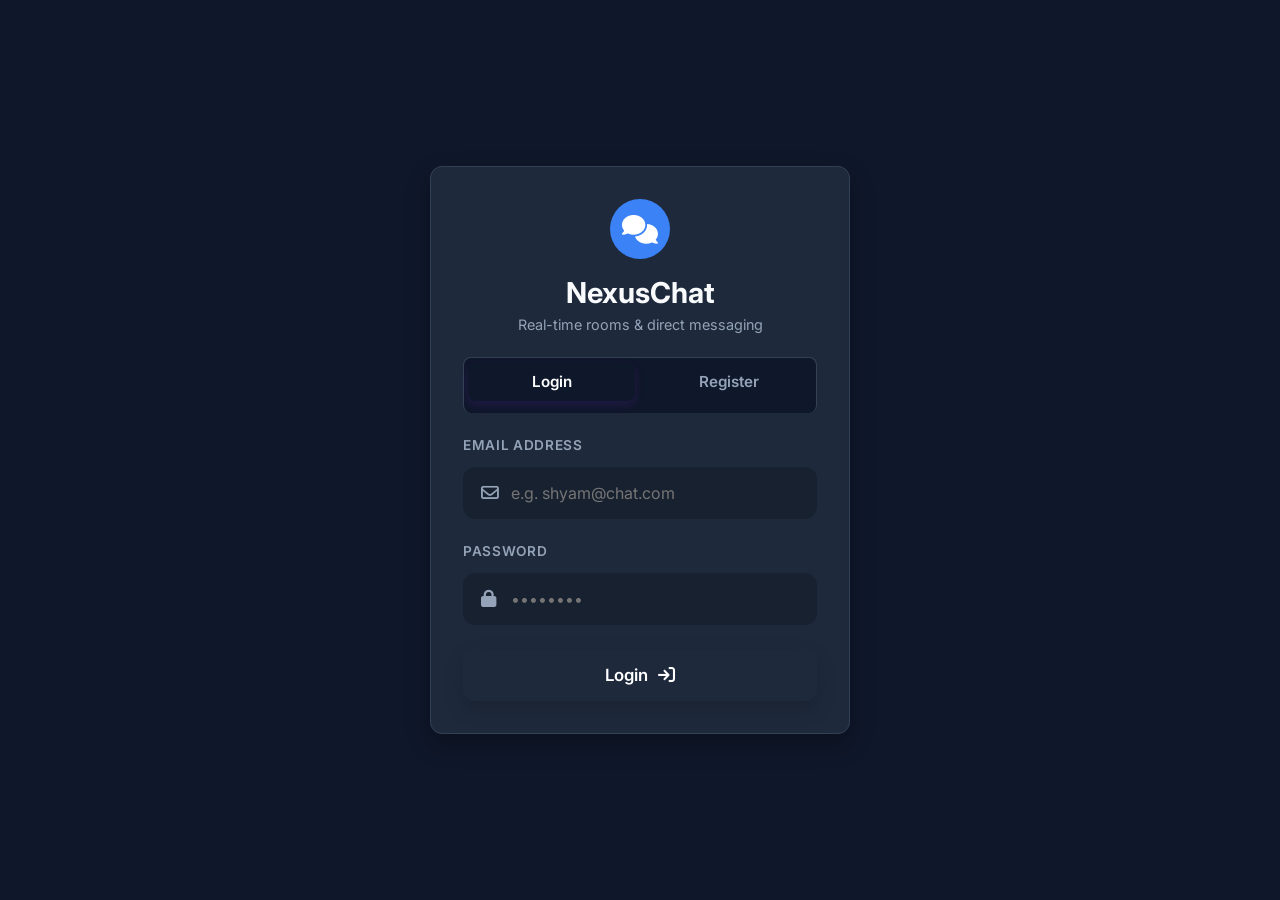
==== src/main/resources/static/index.html @ 8a9c62d1 "Update chat UI layout, add client-side payload encryption handler and user seeding" ====
<!DOCTYPE html>
<html lang="en">
<head>
    <meta charset="UTF-8">
    <meta name="viewport" content="width=device-width, initial-scale=1.0">
    <title>NexusChat</title>
    <link rel="preconnect" href="https://fonts.googleapis.com">
    <link rel="preconnect" href="https://fonts.gstatic.com" crossorigin>
    <link href="https://fonts.googleapis.com/css2?family=Inter:wght@400;500;600;700&display=swap" rel="stylesheet">
    <link rel="stylesheet" href="https://cdnjs.cloudflare.com/ajax/libs/font-awesome/6.4.0/css/all.min.css">
    <script src="https://cdnjs.cloudflare.com/ajax/libs/crypto-js/4.1.1/crypto-js.min.js"></script>
    <link rel="stylesheet" href="style.css?v=3">
    <script src="app.js?v=3" defer></script>
</head>
<body>
    <div class="app-background"></div>

    <div id="login-container" class="glass-panel active">
        <div class="login-header">
            <div class="logo-icon"><i class="fa-solid fa-comments"></i></div>
            <h1>NexusChat</h1>
            <p>Real-time rooms & direct messaging</p>
        </div>

        <div class="auth-tabs">
            <button id="tab-login" class="tab-btn active">Login</button>
            <button id="tab-register" class="tab-btn">Register</button>
        </div>
        
        <form id="login-form" class="auth-form active">
            <div class="input-group">
                <label for="login-email">Email Address</label>
                <div class="input-wrapper">
                    <i class="fa-regular fa-envelope input-icon"></i>
                    <input type="email" id="login-email" placeholder="e.g. shyam@chat.com" required autocomplete="email">
                </div>
            </div>
            <div class="input-group">
                <label for="login-password">Password</label>
                <div class="input-wrapper">
                    <i class="fa-solid fa-lock input-icon"></i>
                    <input type="password" id="login-password" placeholder="••••••••" required autocomplete="current-password">
                </div>
            </div>
            <button type="submit" class="primary-btn">
                <span>Login</span>
                <i class="fa-solid fa-arrow-right-to-bracket"></i>
            </button>
        </form>

        <form id="register-form" class="auth-form">
            <div class="input-group">
                <label for="register-username">Username</label>
                <div class="input-wrapper">
                    <i class="fa-regular fa-user input-icon"></i>
                    <input type="text" id="register-username" placeholder="e.g. shyam" maxlength="20" required autocomplete="username">
                </div>
            </div>
            <div class="input-group">
                <label for="register-email">Email Address</label>
                <div class="input-wrapper">
                    <i class="fa-regular fa-envelope input-icon"></i>
                    <input type="email" id="register-email" placeholder="e.g. shyam@chat.com" required autocomplete="email">
                </div>
            </div>
            <div class="input-group">
                <label for="register-password">Password</label>
                <div class="input-wrapper">
                    <i class="fa-solid fa-lock input-icon"></i>
                    <input type="password" id="register-password" placeholder="••••••••" required autocomplete="new-password">
                </div>
            </div>
            <button type="submit" class="primary-btn">
                <span>Create Account</span>
                <i class="fa-solid fa-user-plus"></i>
            </button>
        </form>

        <div id="login-error" class="error-msg hidden">
            <i class="fa-solid fa-circle-exclamation"></i>
            <span id="error-text">Invalid email or password.</span>
        </div>
        <div id="register-success" class="success-msg hidden">
            <i class="fa-solid fa-circle-check"></i>
            <span id="success-text">Registration successful! Please log in.</span>
        </div>
    </div>

    <div id="chat-dashboard" class="glass-panel hidden">
        <aside class="sidebar">
            <div class="sidebar-header">
                <div class="user-profile">
                    <div id="user-avatar" class="avatar">U</div>
                    <div class="user-info">
                        <span id="user-display-name" class="username">Guest</span>
                        <span class="user-status"><span class="status-indicator online"></span>Online</span>
                    </div>
                    <button id="logout-btn" title="Logout" class="logout-btn-icon">
                        <i class="fa-solid fa-right-from-bracket"></i>
                    </button>
                </div>
            </div>

            <div class="sidebar-section">
                <h3><i class="fa-solid fa-cube"></i> Rooms</h3>
                <div class="room-action-form">
                    <div class="input-wrapper-small">
                        <input type="text" id="room-code-input" placeholder="Room Code (e.g. TECH)" maxlength="10" autocomplete="off">
                        <button id="generate-code-btn" title="Generate Code"><i class="fa-solid fa-wand-magic-sparkles"></i></button>
                    </div>
                    <button id="join-room-btn" class="secondary-btn-small">Join / Create</button>
                </div>
            </div>

            <div class="sidebar-section scrollable-list">
                <ul id="rooms-list" class="sidebar-list">
                </ul>
            </div>

            <div class="sidebar-section scrollable-list border-top">
                <h3><i class="fa-solid fa-users"></i> Direct Messages (<span id="online-count">0</span>)</h3>
                <ul id="users-list" class="sidebar-list">
                </ul>
            </div>
        </aside>

        <main class="chat-area">
            <div id="welcome-chat-view" class="chat-placeholder">
                <div class="placeholder-content">
                    <i class="fa-regular fa-comments placeholder-icon"></i>
                    <h2>NexusChat Messaging</h2>
                    <p>Select a user from the sidebar for direct messaging, or enter a room code to join a public group chat.</p>
                </div>
            </div>

            <div id="active-chat-view" class="chat-view hidden">
                <header class="chat-header">
                    <div class="chat-title-container">
                        <div id="chat-avatar" class="avatar small">R</div>
                        <div>
                            <h2 id="chat-title">Room Name</h2>
                            <span id="chat-subtitle" class="subtitle">0 users online</span>
                        </div>
                    </div>
                    <div class="header-actions">
                        <div class="e2e-badge" title="End-to-End Encrypted (AES-256)">
                            <i class="fa-solid fa-shield-halved"></i> E2E Encrypted
                        </div>
                        <button id="ai-summarize-btn" class="ai-btn hidden" title="Summarize Room with AI">
                            <i class="fa-solid fa-wand-magic-sparkles"></i> AI Summary
                        </button>
                        <button id="leave-chat-btn" class="danger-btn hidden">
                            <i class="fa-solid fa-right-from-bracket"></i> Leave Room
                        </button>
                    </div>
                </header>

                <!-- Messages Feed -->
                <div id="messages-container" class="messages-feed">
                    <!-- Messages will be injected here -->
                </div>

                <!-- File Preview Container -->
                <div id="media-preview-container" class="media-preview-bar hidden">
                    <div class="preview-thumbnail-wrapper">
                        <img id="media-preview-img" src="" alt="preview" class="hidden">
                        <div id="media-preview-file" class="file-preview-icon hidden"><i class="fa-solid fa-file-arrow-up"></i></div>
                        <div class="preview-details">
                            <span id="media-preview-name" class="file-name">filename.png</span>
                            <span id="media-preview-size" class="file-size">1.2 MB</span>
                        </div>
                    </div>
                    <button type="button" id="cancel-media-btn" class="close-preview-btn"><i class="fa-solid fa-xmark"></i></button>
                </div>

                <!-- Input area -->
                <footer class="chat-footer">
                    <form id="message-form" class="message-input-form">
                        <button type="button" id="attach-btn" class="attach-btn" title="Share file or image">
                            <i class="fa-solid fa-paperclip"></i>
                        </button>
                        <input type="file" id="media-file-input" accept="image/*,application/pdf,text/*" class="hidden">
                        
                        <input type="text" id="message-input" placeholder="Type @ai to ask assistant..." autocomplete="off">
                        <button type="submit" class="send-btn">
                            <i class="fa-solid fa-paper-plane"></i>
                        </button>
                    </form>
                </footer>
            </div>
        </main>
    </div>

    <!-- AI Summary Modal -->
    <div id="ai-modal" class="ai-modal-overlay hidden">
        <div class="ai-modal-card">
            <div class="ai-modal-header">
                <h3><i class="fa-solid fa-wand-magic-sparkles"></i> AI Room Summary</h3>
                <button id="close-ai-modal-btn" class="close-modal-btn"><i class="fa-solid fa-xmark"></i></button>
            </div>
            <div id="ai-modal-body" class="ai-modal-body">
                <p><i class="fa-solid fa-spinner fa-spin"></i> Generating intelligent room summary...</p>
            </div>
        </div>
    </div>
</body>
</html>
---- src/main/resources/static/style.css ----
:root {
    --bg-color: #0f172a;
    --panel-bg: #1e293b;
    --sidebar-bg: #0f172a;
    --border-color: #334155;
    --primary: #3b82f6;
    --primary-hover: #2563eb;
    --text-main: #f8fafc;
    --text-muted: #94a3b8;
    --chat-bubble-self: #2563eb;
    --chat-bubble-other: #334155;
    --status-online: #22c55e;
    --status-offline: #64748b;
    --radius-lg: 12px;
    --radius-md: 8px;
    --font-family: 'Inter', system-ui, -apple-system, sans-serif;
}

* {
    box-sizing: border-box;
    margin: 0;
    padding: 0;
}

body, html {
    width: 100%;
    height: 100%;
    font-family: var(--font-family);
    color: var(--text-main);
    background-color: var(--bg-color);
    overflow: hidden;
    display: flex;
    justify-content: center;
    align-items: center;
}

.app-background {
    display: none;
}

.glass-panel {
    background: var(--panel-bg);
    border: 1px solid var(--border-color);
    border-radius: var(--radius-lg);
    box-shadow: 0 10px 25px rgba(0, 0, 0, 0.3);
    overflow: hidden;
}

#login-container {
    width: 420px;
    padding: 32px;
    display: flex;
    flex-direction: column;
    align-items: center;
    text-align: center;
}

#login-container.hidden, #chat-dashboard.hidden {
    display: none !important;
}

.login-header .logo-icon {
    width: 60px;
    height: 60px;
    background: var(--primary);
    border-radius: 50%;
    display: flex;
    justify-content: center;
    align-items: center;
    font-size: 1.8rem;
    color: white;
    margin: 0 auto 16px;
}

.login-header h1 {
    font-size: 1.8rem;
    font-weight: 700;
    margin-bottom: 6px;
    color: var(--text-main);
}

.login-header p {
    color: var(--text-muted);
    font-size: 0.9rem;
    margin-bottom: 24px;
}

.auth-tabs {
    display: flex;
    width: 100%;
    background: #0f172a;
    padding: 4px;
    border-radius: var(--radius-md);
    margin-bottom: 20px;
    border: 1px solid var(--border-color);
}

.tab-btn {
    flex: 1;
    padding: 8px 16px;
    border: none;
    background: transparent;
    color: var(--text-muted);
    font-weight: 600;
    font-size: 0.9rem;
    cursor: pointer;
    border-radius: 6px;
    transition: all 0.2s ease;
}

.tab-btn.active {
    background: var(--primary);
    color: white;
}

.auth-form {
    width: 100%;
    display: none;
    flex-direction: column;
    gap: 14px;
}

.auth-form.active {
    display: flex;
}

.input-group {
    display: flex;
    flex-direction: column;
    gap: 6px;
    text-align: left;
}

.input-group label {
    font-size: 0.82rem;
    font-weight: 600;
    color: var(--text-muted);
}

.input-wrapper {
    position: relative;
    display: flex;
    align-items: center;
}

.input-icon {
    position: absolute;
    left: 12px;
    color: var(--text-muted);
    font-size: 0.9rem;
}

.input-wrapper input {
    width: 100%;
    padding: 10px 12px 10px 36px;
    background: #0f172a;
    border: 1px solid var(--border-color);
    border-radius: var(--radius-md);
    color: var(--text-main);
    font-size: 0.9rem;
    outline: none;
}

.input-wrapper input:focus {
    border-color: var(--primary);
}

.primary-btn {
    width: 100%;
    padding: 10px;
    background: var(--primary);
    border: none;
    border-radius: var(--radius-md);
    color: white;
    font-weight: 600;
    font-size: 0.95rem;
    cursor: pointer;
    display: flex;
    justify-content: center;
    align-items: center;
    gap: 8px;
    margin-top: 6px;;
}

.primary-btn:hover {
    background: var(--primary-hover);
}

.error-msg, .success-msg {
    margin-top: 14px;
    font-size: 0.85rem;
    display: flex;
    align-items: center;
    gap: 6px;
}

.error-msg { color: #ef4444; }
.success-msg { color: #22c55e; }
.hidden { display: none !important; }

#chat-dashboard {
    width: 90vw;
    max-width: 1200px;
    height: 85vh;
    display: flex;
}

.sidebar {
    width: 320px;
    background: var(--sidebar-bg);
    border-right: 1px solid var(--border-color);
    display: flex;
    flex-direction: column;
}

.sidebar-header {
    padding: 16px;
    border-bottom: 1px solid var(--border-color);
}

.user-profile {
    display: flex;
    align-items: center;
    gap: 12px;
}

.avatar {
    width: 40px;
    height: 40px;
    border-radius: 50%;
    background: var(--primary);
    color: white;
    display: flex;
    justify-content: center;
    align-items: center;
    font-weight: 700;
    font-size: 1rem;
}

.avatar.small {
    width: 34px;
    height: 34px;
    font-size: 0.9rem;
}

.user-info {
    flex: 1;
    display: flex;
    flex-direction: column;
}

.username {
    font-weight: 600;
    font-size: 0.95rem;
}

.user-status {
    font-size: 0.78rem;
    color: var(--text-muted);
    display: flex;
    align-items: center;
    gap: 4px;
}

.status-indicator {
    width: 8px;
    height: 8px;
    border-radius: 50%;
    background: var(--status-offline);
}

.status-indicator.online {
    background: var(--status-online);
}

.logout-btn-icon {
    background: transparent;
    border: none;
    color: var(--text-muted);
    font-size: 1.1rem;
    cursor: pointer;
    padding: 6px;
}

.logout-btn-icon:hover { color: #ef4444; }

.sidebar-section {
    padding: 14px;
}

.sidebar-section h3 {
    font-size: 0.8rem;
    text-transform: uppercase;
    letter-spacing: 0.5px;
    color: var(--text-muted);
    margin-bottom: 10px;
    display: flex;
    align-items: center;
    gap: 6px;
}

.room-action-form {
    display: flex;
    flex-direction: column;
    gap: 8px;
}

.input-wrapper-small {
    display: flex;
    align-items: center;
    background: var(--panel-bg);
    border: 1px solid var(--border-color);
    border-radius: var(--radius-md);
    padding-right: 6px;
}

.input-wrapper-small input {
    flex: 1;
    padding: 8px 10px;
    background: transparent;
    border: none;
    color: var(--text-main);
    font-size: 0.85rem;
    outline: none;
}

.input-wrapper-small button {
    background: transparent;
    border: none;
    color: var(--text-muted);
    cursor: pointer;
    padding: 4px;
}

.secondary-btn-small {
    padding: 7px;
    background: #334155;
    border: none;
    border-radius: var(--radius-md);
    color: white;
    font-size: 0.85rem;
    font-weight: 600;
    cursor: pointer;
}

.secondary-btn-small:hover { background: #475569; }

.scrollable-list {
    flex: 1;
    overflow-y: auto;
}

.border-top {
    border-top: 1px solid var(--border-color);
}

.sidebar-list {
    list-style: none;
    display: flex;
    flex-direction: column;
    gap: 2px;
}

.sidebar-item {
    display: flex;
    align-items: center;
    padding: 8px 10px;
    border-radius: var(--radius-md);
    cursor: pointer;
    gap: 10px;
}

.sidebar-item:hover, .sidebar-item.active {
    background: #1e293b;
}

.sidebar-item-name {
    font-size: 0.88rem;
    font-weight: 500;
    flex: 1;
}

.sidebar-badge {
    background: var(--primary);
    color: white;
    font-size: 0.72rem;
    padding: 2px 6px;
    border-radius: 10px;
}

.chat-area {
    flex: 1;
    display: flex;
    flex-direction: column;
    background: var(--panel-bg);
}

.chat-placeholder {
    flex: 1;
    display: flex;
    justify-content: center;
    align-items: center;
    text-align: center;
    color: var(--text-muted);
    padding: 20px;
}

.placeholder-icon {
    font-size: 3rem;
    margin-bottom: 12px;
    opacity: 0.5;
}

.placeholder-content h2 {
    font-size: 1.3rem;
    margin-bottom: 6px;
    color: var(--text-main);
}

.placeholder-content p {
    font-size: 0.9rem;
    max-width: 380px;
    line-height: 1.4;
}

.chat-view {
    flex: 1;
    display: flex;
    flex-direction: column;
    height: 100%;
}

.chat-header {
    padding: 14px 20px;
    border-bottom: 1px solid var(--border-color);
    display: flex;
    justify-content: space-between;
    align-items: center;
    background: var(--sidebar-bg);
}

.chat-title-container {
    display: flex;
    align-items: center;
    gap: 12px;
}

.chat-title-container h2 {
    font-size: 1.1rem;
    font-weight: 600;
}

.subtitle {
    font-size: 0.78rem;
    color: var(--text-muted);
}

.header-actions {
    display: flex;
    align-items: center;
    gap: 10px;
}

.e2e-badge {
    background: rgba(34, 197, 94, 0.15);
    color: #22c55e;
    border: 1px solid rgba(34, 197, 94, 0.3);
    padding: 5px 10px;
    border-radius: 16px;
    font-size: 0.78rem;
    font-weight: 600;
    display: flex;
    align-items: center;
    gap: 6px;
}

.ai-btn {
    background: #475569;
    color: white;
    border: none;
    padding: 6px 12px;
    border-radius: var(--radius-md);
    font-size: 0.82rem;
    font-weight: 600;
    cursor: pointer;
}

.danger-btn {
    background: #ef4444;
    color: white;
    border: none;
    padding: 6px 12px;
    border-radius: var(--radius-md);
    font-size: 0.82rem;
    font-weight: 600;
    cursor: pointer;
}

.messages-feed {
    flex: 1;
    padding: 20px;
    overflow-y: auto;
    display: flex;
    flex-direction: column;
    gap: 12px;
    background: #0f172a;
}

.msg-wrapper {
    display: flex;
    flex-direction: column;
    max-width: 65%;
}

.msg-wrapper.self {
    align-self: flex-end;
}

.msg-wrapper.other {
    align-self: flex-start;
}

.msg-author {
    font-size: 0.75rem;
    color: var(--text-muted);
    margin-bottom: 3px;
    padding: 0 4px;
}

.msg-bubble {
    padding: 10px 14px;
    border-radius: 12px;
    font-size: 0.9rem;
    line-height: 1.4;
    word-break: break-word;
}

.msg-wrapper.self .msg-bubble {
    background: var(--chat-bubble-self);
    color: white;
    border-bottom-right-radius: 2px;
}

.msg-wrapper.other .msg-bubble {
    background: var(--chat-bubble-other);
    color: var(--text-main);
    border-bottom-left-radius: 2px;
}

.msg-time {
    font-size: 0.68rem;
    opacity: 0.7;
    margin-top: 4px;
    text-align: right;
}

.msg-system {
    align-self: center;
    background: #334155;
    color: var(--text-muted);
    font-size: 0.78rem;
    padding: 4px 12px;
    border-radius: 12px;
}

.media-preview-bar {
    padding: 10px 16px;
    background: var(--sidebar-bg);
    border-top: 1px solid var(--border-color);
    display: flex;
    align-items: center;
    justify-content: space-between;
}

.preview-thumbnail-wrapper {
    display: flex;
    align-items: center;
    gap: 10px;
}

.preview-thumbnail-wrapper img {
    width: 40px;
    height: 40px;
    object-fit: cover;
    border-radius: 6px;
}

.file-name { font-size: 0.85rem; font-weight: 500; }
.file-size { font-size: 0.75rem; color: var(--text-muted); display: block; }
.close-preview-btn { background: transparent; border: none; color: var(--text-muted); cursor: pointer; font-size: 1.1rem; }

.chat-footer {
    padding: 14px 20px;
    background: var(--sidebar-bg);
    border-top: 1px solid var(--border-color);
}

.message-input-form {
    display: flex;
    align-items: center;
    gap: 10px;
    background: #0f172a;
    border: 1px solid var(--border-color);
    border-radius: var(--radius-md);
    padding: 4px 8px 4px 12px;
}

.attach-btn {
    background: transparent;
    border: none;
    color: var(--text-muted);
    cursor: pointer;
    font-size: 1.1rem;
}

.message-input-form input[type="text"] {
    flex: 1;
    padding: 8px;
    background: transparent;
    border: none;
    color: var(--text-main);
    font-size: 0.9rem;
    outline: none;
}

.send-btn {
    background: var(--primary);
    border: none;
    color: white;
    width: 34px;
    height: 34px;
    border-radius: 6px;
    cursor: pointer;
    display: flex;
    justify-content: center;
    align-items: center;
}

.ai-modal-overlay {
    position: fixed;
    top: 0;
    left: 0;
    width: 100%;
    height: 100%;
    background: rgba(0, 0, 0, 0.6);
    display: flex;
    justify-content: center;
    align-items: center;
    z-index: 1000;
}

.ai-modal-card {
    background: var(--panel-bg);
    border: 1px solid var(--border-color);
    border-radius: var(--radius-lg);
    width: 500px;
    max-width: 90vw;
    overflow: hidden;
}

.ai-modal-header {
    padding: 16px 20px;
    border-bottom: 1px solid var(--border-color);
    display: flex;
    justify-content: space-between;
    align-items: center;
}

.close-modal-btn { background: transparent; border: none; color: var(--text-muted); cursor: pointer; font-size: 1.1rem; }
.ai-modal-body { padding: 20px; font-size: 0.92rem; line-height: 1.5; max-height: 400px; overflow-y: auto; }


.login-form {
    width: 100%;
}

.input-group {
    text-align: left;
    margin-bottom: 24px;
}

.input-group label {
    display: block;
    font-size: 0.85rem;
    font-weight: 600;
    text-transform: uppercase;
    letter-spacing: 0.05em;
    color: var(--text-muted);
    margin-bottom: 8px;
}

.input-wrapper {
    position: relative;
    width: 100%;
}

.input-icon {
    position: absolute;
    left: 18px;
    top: 50%;
    transform: translateY(-50%);
    color: var(--text-muted);
    font-size: 1.1rem;
}

.input-wrapper input {
    width: 100%;
    padding: 16px 16px 16px 48px;
    background: rgba(0, 0, 0, 0.2);
    border: 1px solid var(--glass-border);
    border-radius: 12px;
    color: white;
    font-family: var(--font-body);
    font-size: 1rem;
    outline: none;
    transition: var(--transition-smooth);
}

.input-wrapper input:focus {
    border-color: var(--primary);
    box-shadow: 0 0 15px rgba(138, 43, 226, 0.25);
    background: rgba(0, 0, 0, 0.3);
}

.primary-btn {
    width: 100%;
    padding: 16px;
    background: linear-gradient(135deg, var(--primary), var(--secondary));
    border: none;
    border-radius: 12px;
    color: white;
    font-family: var(--font-header);
    font-size: 1.05rem;
    font-weight: 600;
    cursor: pointer;
    display: flex;
    justify-content: center;
    align-items: center;
    gap: 10px;
    box-shadow: 0 8px 20px rgba(0, 0, 0, 0.15);
    transition: var(--transition-smooth);
}

.primary-btn:hover {
    transform: translateY(-2px);
    box-shadow: 0 12px 25px rgba(138, 43, 226, 0.35);
    filter: brightness(1.1);
}

.primary-btn:active {
    transform: translateY(0);
}

.error-msg {
    display: flex;
    align-items: center;
    justify-content: center;
    gap: 8px;
    margin-top: 18px;
    color: var(--accent-red);
    font-size: 0.85rem;
    font-weight: 500;
    animation: shake 0.4s ease-in-out;
}

.hidden {
    display: none !important;
}

@keyframes shake {
    0%, 100% { transform: translateX(0); }
    25% { transform: translateX(-6px); }
    75% { transform: translateX(6px); }
}

/* Chat Dashboard Screen */
#chat-dashboard {
    width: 1100px;
    height: 750px;
    display: flex;
    max-width: 95vw;
}

/* Sidebar Styling */
.sidebar {
    width: 320px;
    border-right: 1px solid var(--glass-border);
    display: flex;
    flex-direction: column;
    background: rgba(0, 0, 0, 0.15);
}

.sidebar-header {
    padding: 24px;
    border-bottom: 1px solid var(--glass-border);
}

.user-profile {
    display: flex;
    align-items: center;
    gap: 14px;
}

.avatar {
    width: 46px;
    height: 46px;
    border-radius: 14px;
    background: linear-gradient(135deg, var(--primary), var(--secondary));
    display: flex;
    justify-content: center;
    align-items: center;
    font-family: var(--font-header);
    font-size: 1.25rem;
    font-weight: 700;
    color: white;
    text-shadow: 0 2px 4px rgba(0,0,0,0.1);
}

.avatar.small {
    width: 38px;
    height: 38px;
    border-radius: 10px;
    font-size: 1.05rem;
}

.user-info {
    display: flex;
    flex-direction: column;
}

.username {
    font-weight: 600;
    font-size: 1.05rem;
    color: var(--text-main);
}

.user-status {
    font-size: 0.75rem;
    color: var(--text-muted);
    display: flex;
    align-items: center;
    gap: 6px;
    margin-top: 2px;
}

.status-indicator {
    display: inline-block;
    width: 7px;
    height: 7px;
    border-radius: 50%;
}

.status-indicator.online {
    background-color: var(--accent-green);
    box-shadow: 0 0 8px var(--accent-green);
    animation: pulse 2s infinite;
}

@keyframes pulse {
    0% { transform: scale(1); opacity: 1; }
    50% { transform: scale(1.3); opacity: 0.6; }
    100% { transform: scale(1); opacity: 1; }
}

.sidebar-section {
    padding: 20px 24px;
}

.sidebar-section h3 {
    font-family: var(--font-header);
    font-size: 0.8rem;
    font-weight: 700;
    text-transform: uppercase;
    letter-spacing: 0.1em;
    color: var(--text-muted);
    margin-bottom: 12px;
    display: flex;
    align-items: center;
    gap: 8px;
}

.room-action-form {
    display: flex;
    flex-direction: column;
    gap: 10px;
}

.input-wrapper-small {
    display: flex;
    gap: 6px;
}

.input-wrapper-small input {
    flex: 1;
    padding: 10px 14px;
    background: rgba(0, 0, 0, 0.2);
    border: 1px solid var(--glass-border);
    border-radius: 8px;
    color: white;
    font-size: 0.85rem;
    outline: none;
    text-transform: uppercase;
}

.input-wrapper-small input::placeholder {
    text-transform: none;
}

.input-wrapper-small input:focus {
    border-color: var(--primary);
}

#generate-code-btn {
    background: var(--glass-bg);
    border: 1px solid var(--glass-border);
    color: var(--text-muted);
    border-radius: 8px;
    width: 38px;
    height: 38px;
    cursor: pointer;
    display: flex;
    justify-content: center;
    align-items: center;
    transition: var(--transition-smooth);
}

#generate-code-btn:hover {
    color: white;
    background: var(--glass-highlight);
    border-color: var(--glass-highlight);
}

.secondary-btn-small {
    padding: 10px;
    background: var(--glass-highlight);
    border: 1px solid rgba(255,255,255,0.1);
    color: white;
    border-radius: 8px;
    font-family: var(--font-header);
    font-size: 0.85rem;
    font-weight: 600;
    cursor: pointer;
    transition: var(--transition-smooth);
    display: flex;
    justify-content: center;
    align-items: center;
}

.secondary-btn-small:hover {
    background: var(--primary);
    border-color: var(--primary);
    box-shadow: 0 4px 12px rgba(138, 43, 226, 0.25);
}

.scrollable-list {
    flex: 1;
    overflow-y: auto;
    padding-top: 10px;
    padding-bottom: 10px;
}

.border-top {
    border-top: 1px solid var(--glass-border);
}

.sidebar-list {
    list-style: none;
    display: flex;
    flex-direction: column;
    gap: 4px;
}

.sidebar-list-item {
    display: flex;
    align-items: center;
    gap: 12px;
    padding: 10px 14px;
    border-radius: 10px;
    cursor: pointer;
    transition: var(--transition-smooth);
    position: relative;
    user-select: none;
}

.sidebar-list-item:hover {
    background: rgba(255, 255, 255, 0.04);
}

.sidebar-list-item.active {
    background: rgba(255, 255, 255, 0.08);
    border-left: 3px solid var(--primary);
    border-top-left-radius: 0;
    border-bottom-left-radius: 0;
}

.item-name {
    font-size: 0.9rem;
    font-weight: 500;
    white-space: nowrap;
    overflow: hidden;
    text-overflow: ellipsis;
    flex: 1;
}

.unread-badge {
    position: absolute;
    right: 14px;
    top: 50%;
    transform: translateY(-50%);
    background: var(--secondary);
    color: white;
    font-size: 0.7rem;
    font-weight: 700;
    padding: 2px 6px;
    border-radius: 8px;
    box-shadow: 0 2px 6px rgba(0, 0, 0, 0.2);
}

.room-hash {
    color: var(--primary);
    font-weight: 700;
    font-size: 1.05rem;
}

.leave-room-icon {
    font-size: 0.85rem;
    color: var(--text-muted);
    opacity: 0;
    transition: var(--transition-smooth);
}

.sidebar-list-item:hover .leave-room-icon {
    opacity: 1;
}

.leave-room-icon:hover {
    color: var(--accent-red);
}

/* Chat Main Panel */
.chat-area {
    flex: 1;
    display: flex;
    flex-direction: column;
    position: relative;
    background: rgba(0, 0, 0, 0.05);
}

/* Placeholder Default View */
.chat-placeholder {
    flex: 1;
    display: flex;
    justify-content: center;
    align-items: center;
    padding: 48px;
    text-align: center;
}

.placeholder-content {
    max-width: 450px;
}

.placeholder-icon {
    font-size: 4rem;
    background: linear-gradient(135deg, var(--primary), var(--secondary));
    -webkit-background-clip: text;
    -webkit-text-fill-color: transparent;
    margin-bottom: 24px;
    filter: drop-shadow(0 8px 16px rgba(138,43,226,0.2));
}

.placeholder-content h2 {
    font-family: var(--font-header);
    font-size: 1.8rem;
    font-weight: 700;
    margin-bottom: 12px;
}

.placeholder-content p {
    color: var(--text-muted);
    font-size: 0.95rem;
    line-height: 1.6;
}

/* Active Chat View */
.chat-view {
    flex: 1;
    display: flex;
    flex-direction: column;
    height: 100%;
}

.chat-header {
    padding: 18px 24px;
    border-bottom: 1px solid var(--glass-border);
    display: flex;
    justify-content: space-between;
    align-items: center;
    background: rgba(0, 0, 0, 0.1);
}

.chat-title-container {
    display: flex;
    align-items: center;
    gap: 14px;
}

.chat-title-container h2 {
    font-family: var(--font-header);
    font-size: 1.15rem;
    font-weight: 700;
}

.subtitle {
    font-size: 0.75rem;
    color: var(--text-muted);
}

.danger-btn {
    padding: 8px 14px;
    background: rgba(244, 63, 94, 0.1);
    border: 1px solid rgba(244, 63, 94, 0.2);
    color: var(--accent-red);
    border-radius: 8px;
    font-family: var(--font-header);
    font-size: 0.8rem;
    font-weight: 600;
    cursor: pointer;
    transition: var(--transition-smooth);
}

.danger-btn:hover {
    background: var(--accent-red);
    color: white;
    border-color: var(--accent-red);
    box-shadow: 0 4px 12px rgba(244, 63, 94, 0.25);
}

/* Messages Feed */
.messages-feed {
    flex: 1;
    overflow-y: auto;
    padding: 24px;
    display: flex;
    flex-direction: column;
    gap: 16px;
}

.message-wrapper {
    display: flex;
    align-items: flex-end;
    gap: 12px;
    max-width: 75%;
    animation: message-fade 0.3s cubic-bezier(0.4, 0, 0.2, 1);
}

@keyframes message-fade {
    from { opacity: 0; transform: translateY(12px); }
    to { opacity: 1; transform: translateY(0); }
}

.message-wrapper.outgoing {
    align-self: flex-end;
    flex-direction: row-reverse;
}

.message-bubble {
    padding: 12px 18px;
    border-radius: 16px;
    font-size: 0.95rem;
    line-height: 1.45;
    position: relative;
    word-wrap: break-word;
    word-break: break-word;
}

.message-wrapper.incoming .message-bubble {
    background: rgba(255, 255, 255, 0.05);
    border: 1px solid var(--glass-border);
    color: var(--text-main);
    border-bottom-left-radius: 4px;
}

.message-wrapper.outgoing .message-bubble {
    background: linear-gradient(135deg, var(--primary), var(--secondary));
    color: white;
    border-bottom-right-radius: 4px;
    box-shadow: 0 4px 12px rgba(138, 43, 226, 0.15);
}

.msg-meta {
    font-size: 0.7rem;
    color: var(--text-muted);
    margin-top: 4px;
    display: flex;
    justify-content: space-between;
    gap: 10px;
}

.message-wrapper.outgoing .msg-meta {
    color: rgba(255, 255, 255, 0.7);
    justify-content: flex-end;
}

.sender-name {
    font-weight: 600;
}

/* System Notifications */
.system-msg-wrapper {
    align-self: center;
    text-align: center;
    max-width: 90%;
    animation: message-fade 0.3s ease;
    margin: 8px 0;
}

.system-msg-bubble {
    background: rgba(255, 255, 255, 0.02);
    border: 1px solid rgba(255, 255, 255, 0.04);
    padding: 6px 16px;
    border-radius: 20px;
    font-size: 0.8rem;
    color: var(--text-muted);
    font-style: italic;
}

/* Chat Footer Input Area */
.chat-footer {
    padding: 20px 24px;
    border-top: 1px solid var(--glass-border);
    background: rgba(0, 0, 0, 0.15);
}

.message-input-form {
    display: flex;
    gap: 12px;
}

.message-input-form input {
    flex: 1;
    padding: 14px 20px;
    background: rgba(0, 0, 0, 0.3);
    border: 1px solid var(--glass-border);
    border-radius: 12px;
    color: white;
    font-family: var(--font-body);
    font-size: 0.95rem;
    outline: none;
    transition: var(--transition-smooth);
}

.message-input-form input:focus {
    border-color: var(--primary);
    background: rgba(0, 0, 0, 0.4);
}

.send-btn {
    width: 48px;
    height: 48px;
    background: linear-gradient(135deg, var(--primary), var(--secondary));
    border: none;
    color: white;
    border-radius: 12px;
    font-size: 1.1rem;
    cursor: pointer;
    display: flex;
    justify-content: center;
    align-items: center;
    transition: var(--transition-smooth);
    box-shadow: 0 4px 12px rgba(138, 43, 226, 0.2);
}

.send-btn:hover {
    transform: translateY(-2px);
    box-shadow: 0 6px 16px rgba(138, 43, 226, 0.35);
    filter: brightness(1.1);
}

.send-btn:active {
    transform: translateY(0);
}

/* Custom Scrollbar */
::-webkit-scrollbar {
    width: 6px;
}

::-webkit-scrollbar-track {
    background: transparent;
}

::-webkit-scrollbar-thumb {
    background: rgba(255, 255, 255, 0.08);
    border-radius: 10px;
}

::-webkit-scrollbar-thumb:hover {
    background: rgba(255, 255, 255, 0.15);
}

/* Responsive styles */
@media (max-width: 768px) {
    #chat-dashboard {
        flex-direction: column;
        height: 100vh;
        width: 100vw;
        border-radius: 0;
        border: none;
    }
    
    .sidebar {
        width: 100%;
        height: 40%;
        border-right: none;
        border-bottom: 1px solid var(--glass-border);
    }
    
    .chat-area {
        height: 60%;
    }
    
    #login-container {
        width: 100%;
        height: 100%;
        border-radius: 0;
        border: none;
        justify-content: center;
        padding: 24px;
    }
}

/* Media Sharing & Attachment Input Styling */
.attach-btn {
    width: 48px;
    height: 48px;
    background: rgba(0, 0, 0, 0.2);
    border: 1px solid var(--glass-border);
    color: var(--text-muted);
    border-radius: 12px;
    font-size: 1.1rem;
    cursor: pointer;
    display: flex;
    justify-content: center;
    align-items: center;
    transition: var(--transition-smooth);
}

.attach-btn:hover {
    background: var(--glass-highlight);
    color: white;
    border-color: var(--glass-highlight);
}

/* Media Upload Preview Bar (Above Input Form) */
.media-preview-bar {
    padding: 12px 24px;
    background: rgba(0, 0, 0, 0.25);
    border-top: 1px solid var(--glass-border);
    display: flex;
    justify-content: space-between;
    align-items: center;
    animation: message-fade 0.3s ease;
}

.preview-thumbnail-wrapper {
    display: flex;
    align-items: center;
    gap: 12px;
}

.preview-thumbnail-wrapper img {
    width: 48px;
    height: 48px;
    object-fit: cover;
    border-radius: 8px;
    border: 1px solid rgba(255, 255, 255, 0.2);
}

.file-preview-icon {
    width: 48px;
    height: 48px;
    background: var(--glass-highlight);
    border-radius: 8px;
    display: flex;
    justify-content: center;
    align-items: center;
    font-size: 1.3rem;
    color: var(--primary);
}

.preview-details {
    display: flex;
    flex-direction: column;
    gap: 2px;
}

.preview-details .file-name {
    font-size: 0.85rem;
    font-weight: 500;
    color: var(--text-main);
    max-width: 250px;
    overflow: hidden;
    text-overflow: ellipsis;
    white-space: nowrap;
}

.preview-details .file-size {
    font-size: 0.75rem;
    color: var(--text-muted);
}

.close-preview-btn {
    background: transparent;
    border: none;
    color: var(--text-muted);
    font-size: 1.1rem;
    cursor: pointer;
    padding: 4px;
    transition: var(--transition-smooth);
}

.close-preview-btn:hover {
    color: var(--accent-red);
}

/* Shared media rendering inside bubbles */
.msg-media-img {
    max-width: 100%;
    max-height: 250px;
    border-radius: 10px;
    margin-bottom: 8px;
    display: block;
    cursor: pointer;
    transition: transform 0.2s ease;
}

.msg-media-img:hover {
    transform: scale(1.02);
}

.msg-media-file {
    display: flex;
    align-items: center;
    gap: 12px;
    background: rgba(0, 0, 0, 0.2);
    padding: 10px 16px;
    border-radius: 10px;
    border: 1px solid var(--glass-border);
    margin-bottom: 8px;
    text-decoration: none;
    color: white;
    transition: var(--transition-smooth);
}

.msg-media-file:hover {
    background: rgba(0, 0, 0, 0.3);
    border-color: var(--primary);
}

.msg-media-file i {
    font-size: 1.4rem;
    color: var(--primary);
}

.file-info {
    display: flex;
    flex-direction: column;
    gap: 2px;
}

.file-info .name {
    font-size: 0.85rem;
    font-weight: 500;
    max-width: 200px;
    overflow: hidden;
    text-overflow: ellipsis;
    white-space: nowrap;
}

.file-info .action {
    font-size: 0.75rem;
    color: var(--text-muted);
    display: flex;
    align-items: center;
    gap: 4px;
}

/* Offline status rendering in list */
.sidebar-list-item.offline {
    opacity: 0.45;
}

.sidebar-list-item.offline:hover {
    opacity: 0.8;
}

.sidebar-list-item.offline .avatar {
    filter: grayscale(80%) brightness(80%);
}

.status-indicator.offline {
    background-color: hsl(210, 10%, 40%);
    box-shadow: none;
    animation: none;
}

/* Auth tab switcher styling */
.auth-tabs {
    display: flex;
    gap: 10px;
    width: 100%;
    margin-bottom: 24px;
    border-bottom: 1px solid var(--glass-border);
    padding-bottom: 12px;
}

.tab-btn {
    flex: 1;
    background: transparent;
    border: none;
    color: var(--text-muted);
    font-family: var(--font-header);
    font-size: 0.95rem;
    font-weight: 600;
    padding: 10px 12px;
    cursor: pointer;
    transition: var(--transition-smooth);
    border-radius: 8px;
}

.tab-btn:hover {
    color: white;
    background: rgba(255, 255, 255, 0.03);
}

.tab-btn.active {
    color: white;
    background: var(--glass-highlight);
    box-shadow: 0 4px 10px rgba(138, 43, 226, 0.15);
}

/* Auth forms hide/show toggle */
.auth-form {
    display: none;
    width: 100%;
    animation: fadeIn 0.4s ease-in-out;
}

.auth-form.active {
    display: block;
}

@keyframes fadeIn {
    from { opacity: 0; transform: translateY(10px); }
    to { opacity: 1; transform: translateY(0); }
}

/* Success notification message styling */
.success-msg {
    display: flex;
    align-items: center;
    justify-content: center;
    gap: 8px;
    margin-top: 18px;
    color: var(--accent-green);
    font-size: 0.85rem;
    font-weight: 500;
    animation: slideUp 0.3s ease;
}

@keyframes slideUp {
    from { opacity: 0; transform: translateY(5px); }
    to { opacity: 1; transform: translateY(0); }
}

/* Logout button in sidebar styling */
.logout-btn-icon {
    background: transparent;
    border: none;
    color: var(--text-muted);
    font-size: 1.1rem;
    cursor: pointer;
    padding: 8px;
    border-radius: 8px;
    transition: var(--transition-smooth);
    display: flex;
    align-items: center;
    justify-content: center;
}

.logout-btn-icon:hover {
    color: var(--accent-red);
    background: rgba(244, 63, 94, 0.1);
}

/* User profile width override to align logout button */
.sidebar-header .user-profile {
    display: flex;
    align-items: center;
    justify-content: space-between;
    width: 100%;
}

/* AI Summary Button */
.ai-btn {
    padding: 8px 14px;
    background: linear-gradient(135deg, rgba(138, 43, 226, 0.2), rgba(64, 224, 208, 0.2));
    border: 1px solid rgba(138, 43, 226, 0.4);
    color: #e0e7ff;
    font-size: 0.85rem;
    font-weight: 600;
    border-radius: 8px;
    cursor: pointer;
    display: inline-flex;
    align-items: center;
    gap: 8px;
    margin-right: 8px;
    transition: all 0.2s ease;
}

.ai-btn:hover {
    background: linear-gradient(135deg, rgba(138, 43, 226, 0.4), rgba(64, 224, 208, 0.4));
    box-shadow: 0 0 12px rgba(138, 43, 226, 0.3);
    transform: translateY(-1px);
}

/* AI Summary Modal Overlay */
.ai-modal-overlay {
    position: fixed;
    top: 0;
    left: 0;
    width: 100vw;
    height: 100vh;
    background: rgba(0, 0, 0, 0.65);
    backdrop-filter: blur(8px);
    display: flex;
    justify-content: center;
    align-items: center;
    z-index: 9999;
}

.ai-modal-card {
    background: #181824;
    border: 1px solid rgba(138, 43, 226, 0.3);
    border-radius: 16px;
    width: 90%;
    max-width: 520px;
    padding: 24px;
    box-shadow: 0 20px 40px rgba(0, 0, 0, 0.5);
    animation: fadeIn 0.3s ease;
}

.ai-modal-header {
    display: flex;
    justify-content: space-between;
    align-items: center;
    margin-bottom: 16px;
    border-bottom: 1px solid rgba(255, 255, 255, 0.1);
    padding-bottom: 12px;
}

.ai-modal-header h3 {
    color: #8a2be2;
    font-size: 1.2rem;
    margin: 0;
    display: flex;
    align-items: center;
    gap: 8px;
}

.close-modal-btn {
    background: transparent;
    border: none;
    color: #a0aec0;
    font-size: 1.2rem;
    cursor: pointer;
}

.close-modal-btn:hover {
    color: #fff;
}

.ai-modal-body {
    color: #e2e8f0;
    font-size: 0.95rem;
    line-height: 1.6;
    white-space: pre-line;
}
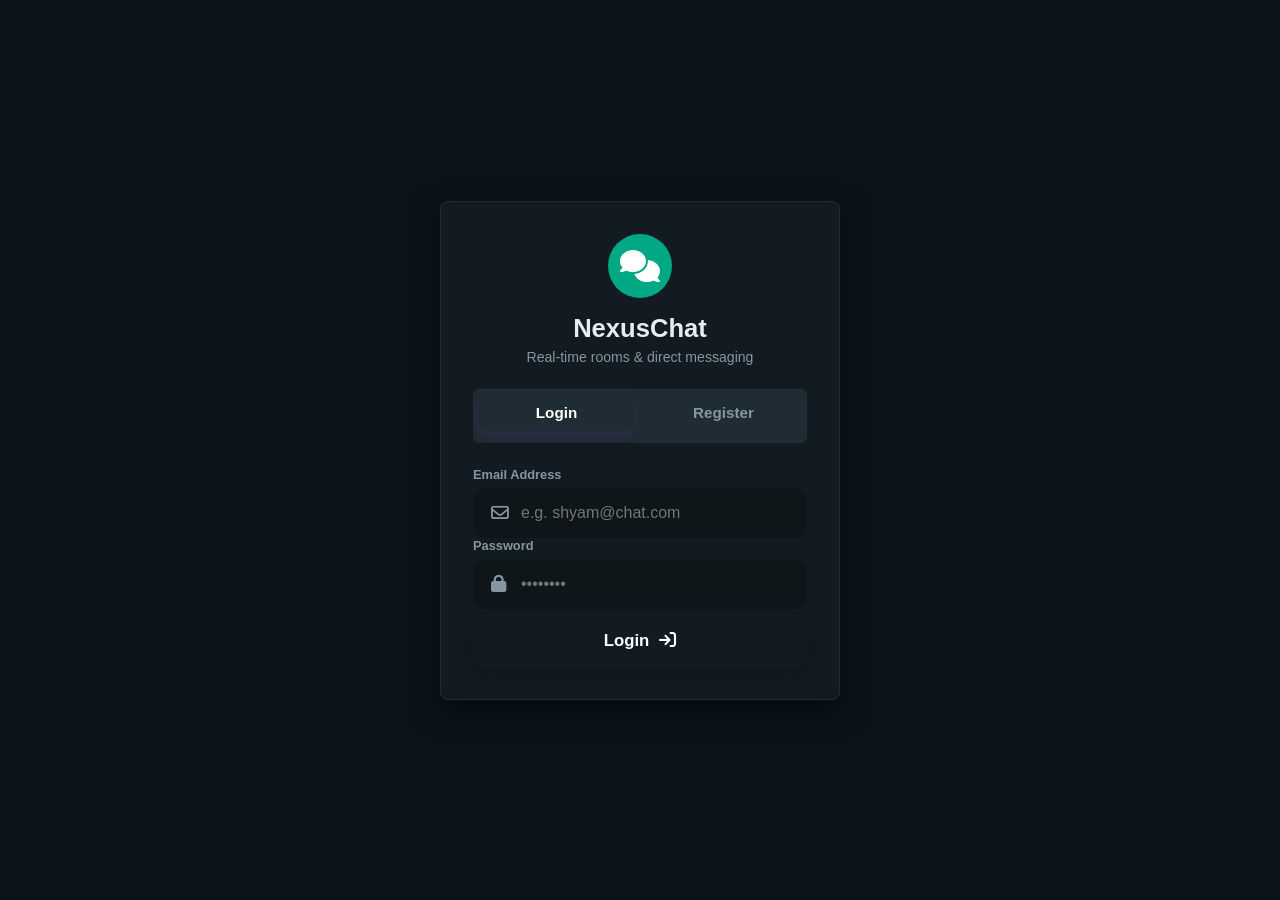
==== commit e9ba99d4: "Reorder left sidebar with WhatsApp style chats on top left and add Meta AI 1-on-1 chat button" ====
--- a/src/main/resources/static/index.html
+++ b/src/main/resources/static/index.html
@@ -102,24 +102,32 @@
             </div>
 
             <div class="sidebar-section">
+                <div class="meta-ai-banner" id="meta-ai-btn" title="Chat with Meta AI">
+                    <div class="avatar small meta-ai-avatar"><i class="fa-solid fa-circle-nodes"></i></div>
+                    <div class="user-info">
+                        <span class="username">Meta AI</span>
+                        <span class="subtitle">Ask questions & AI assistance</span>
+                    </div>
+                    <span class="sidebar-badge ai">AI</span>
+                </div>
+            </div>
+
+            <div class="sidebar-section scrollable-list">
+                <h3><i class="fa-solid fa-users"></i> Chats (<span id="online-count">0</span>)</h3>
+                <ul id="users-list" class="sidebar-list">
+                </ul>
+            </div>
+
+            <div class="sidebar-section border-top">
                 <h3><i class="fa-solid fa-cube"></i> Rooms</h3>
                 <div class="room-action-form">
                     <div class="input-wrapper-small">
                         <input type="text" id="room-code-input" placeholder="Room Code (e.g. TECH)" maxlength="10" autocomplete="off">
                         <button id="generate-code-btn" title="Generate Code"><i class="fa-solid fa-wand-magic-sparkles"></i></button>
                     </div>
-                    <button id="join-room-btn" class="secondary-btn-small">Join / Create</button>
-                </div>
-            </div>
-
-            <div class="sidebar-section scrollable-list">
-                <ul id="rooms-list" class="sidebar-list">
-                </ul>
-            </div>
-
-            <div class="sidebar-section scrollable-list border-top">
-                <h3><i class="fa-solid fa-users"></i> Direct Messages (<span id="online-count">0</span>)</h3>
-                <ul id="users-list" class="sidebar-list">
+                    <button id="join-room-btn" class="secondary-btn-small">Join / Create Room</button>
+                </div>
+                <ul id="rooms-list" class="sidebar-list" style="margin-top: 8px;">
                 </ul>
             </div>
         </aside>
@@ -136,6 +144,7 @@
             <div id="active-chat-view" class="chat-view hidden">
                 <header class="chat-header">
                     <div class="chat-title-container">
+                        <button id="back-to-sidebar-btn" class="back-btn mobile-only" title="Back to chats"><i class="fa-solid fa-arrow-left"></i></button>
                         <div id="chat-avatar" class="avatar small">R</div>
                         <div>
                             <h2 id="chat-title">Room Name</h2>
--- a/src/main/resources/static/style.css
+++ b/src/main/resources/static/style.css
@@ -1,19 +1,22 @@
 :root {
-    --bg-color: #0f172a;
-    --panel-bg: #1e293b;
-    --sidebar-bg: #0f172a;
-    --border-color: #334155;
-    --primary: #3b82f6;
-    --primary-hover: #2563eb;
-    --text-main: #f8fafc;
-    --text-muted: #94a3b8;
-    --chat-bubble-self: #2563eb;
-    --chat-bubble-other: #334155;
-    --status-online: #22c55e;
-    --status-offline: #64748b;
-    --radius-lg: 12px;
-    --radius-md: 8px;
-    --font-family: 'Inter', system-ui, -apple-system, sans-serif;
+    --bg-color: #0b141a;
+    --panel-bg: #111b21;
+    --sidebar-bg: #111b21;
+    --header-bg: #202c33;
+    --border-color: #222d34;
+    --primary: #00a884;
+    --primary-hover: #008f70;
+    --text-main: #e9edef;
+    --text-muted: #8696a0;
+    --chat-bubble-self: #005c4b;
+    --chat-bubble-other: #202c33;
+    --status-online: #00a884;
+    --status-offline: #8696a0;
+    --item-hover: #2a3942;
+    --input-bg: #2a3942;
+    --radius-lg: 8px;
+    --radius-md: 6px;
+    --font-family: 'Segoe UI', -apple-system, BlinkMacSystemFont, Roboto, Helvetica, Arial, sans-serif;
 }
 
 * {
@@ -42,17 +45,18 @@
     background: var(--panel-bg);
     border: 1px solid var(--border-color);
     border-radius: var(--radius-lg);
-    box-shadow: 0 10px 25px rgba(0, 0, 0, 0.3);
+    box-shadow: 0 10px 30px rgba(0, 0, 0, 0.5);
     overflow: hidden;
 }
 
 #login-container {
-    width: 420px;
+    width: 400px;
     padding: 32px;
     display: flex;
     flex-direction: column;
     align-items: center;
     text-align: center;
+    background: var(--panel-bg);
 }
 
 #login-container.hidden, #chat-dashboard.hidden {
@@ -60,35 +64,35 @@
 }
 
 .login-header .logo-icon {
-    width: 60px;
-    height: 60px;
+    width: 64px;
+    height: 64px;
     background: var(--primary);
     border-radius: 50%;
     display: flex;
     justify-content: center;
     align-items: center;
-    font-size: 1.8rem;
+    font-size: 2rem;
     color: white;
     margin: 0 auto 16px;
 }
 
 .login-header h1 {
-    font-size: 1.8rem;
-    font-weight: 700;
+    font-size: 1.6rem;
+    font-weight: 600;
     margin-bottom: 6px;
     color: var(--text-main);
 }
 
 .login-header p {
     color: var(--text-muted);
-    font-size: 0.9rem;
+    font-size: 0.88rem;
     margin-bottom: 24px;
 }
 
 .auth-tabs {
     display: flex;
     width: 100%;
-    background: #0f172a;
+    background: var(--header-bg);
     padding: 4px;
     border-radius: var(--radius-md);
     margin-bottom: 20px;
@@ -102,9 +106,9 @@
     background: transparent;
     color: var(--text-muted);
     font-weight: 600;
-    font-size: 0.9rem;
-    cursor: pointer;
-    border-radius: 6px;
+    font-size: 0.88rem;
+    cursor: pointer;
+    border-radius: 4px;
     transition: all 0.2s ease;
 }
 
@@ -132,7 +136,7 @@
 }
 
 .input-group label {
-    font-size: 0.82rem;
+    font-size: 0.8rem;
     font-weight: 600;
     color: var(--text-muted);
 }
@@ -153,7 +157,7 @@
 .input-wrapper input {
     width: 100%;
     padding: 10px 12px 10px 36px;
-    background: #0f172a;
+    background: var(--input-bg);
     border: 1px solid var(--border-color);
     border-radius: var(--radius-md);
     color: var(--text-main);
@@ -173,13 +177,13 @@
     border-radius: var(--radius-md);
     color: white;
     font-weight: 600;
-    font-size: 0.95rem;
+    font-size: 0.92rem;
     cursor: pointer;
     display: flex;
     justify-content: center;
     align-items: center;
     gap: 8px;
-    margin-top: 6px;;
+    margin-top: 6px;
 }
 
 .primary-btn:hover {
@@ -194,19 +198,20 @@
     gap: 6px;
 }
 
-.error-msg { color: #ef4444; }
-.success-msg { color: #22c55e; }
+.error-msg { color: #f87171; }
+.success-msg { color: #00a884; }
 .hidden { display: none !important; }
 
 #chat-dashboard {
-    width: 90vw;
-    max-width: 1200px;
-    height: 85vh;
-    display: flex;
+    width: 95vw;
+    max-width: 1300px;
+    height: 90vh;
+    display: flex;
+    background: var(--panel-bg);
 }
 
 .sidebar {
-    width: 320px;
+    width: 340px;
     background: var(--sidebar-bg);
     border-right: 1px solid var(--border-color);
     display: flex;
@@ -214,7 +219,8 @@
 }
 
 .sidebar-header {
-    padding: 16px;
+    padding: 12px 16px;
+    background: var(--header-bg);
     border-bottom: 1px solid var(--border-color);
 }
 
@@ -233,14 +239,14 @@
     display: flex;
     justify-content: center;
     align-items: center;
-    font-weight: 700;
-    font-size: 1rem;
+    font-weight: 600;
+    font-size: 0.95rem;
 }
 
 .avatar.small {
-    width: 34px;
-    height: 34px;
-    font-size: 0.9rem;
+    width: 36px;
+    height: 36px;
+    font-size: 0.88rem;
 }
 
 .user-info {
@@ -251,11 +257,11 @@
 
 .username {
     font-weight: 600;
-    font-size: 0.95rem;
+    font-size: 0.92rem;
 }
 
 .user-status {
-    font-size: 0.78rem;
+    font-size: 0.76rem;
     color: var(--text-muted);
     display: flex;
     align-items: center;
@@ -284,16 +290,48 @@
 
 .logout-btn-icon:hover { color: #ef4444; }
 
+.meta-ai-banner {
+    display: flex;
+    align-items: center;
+    gap: 12px;
+    padding: 10px 12px;
+    background: #182229;
+    border: 1px solid var(--border-color);
+    border-radius: var(--radius-md);
+    cursor: pointer;
+    transition: all 0.2s ease;
+}
+
+.meta-ai-banner:hover {
+    background: var(--item-hover);
+    border-color: var(--primary);
+}
+
+.meta-ai-avatar {
+    background: linear-gradient(135deg, #00a884, #3b82f6) !important;
+    color: white;
+}
+
+.sidebar-badge.ai {
+    background: var(--primary);
+    color: white;
+    font-size: 0.7rem;
+    font-weight: 700;
+    padding: 2px 6px;
+    border-radius: 4px;
+}
+
 .sidebar-section {
-    padding: 14px;
+    padding: 12px 16px;
 }
 
 .sidebar-section h3 {
-    font-size: 0.8rem;
+    font-size: 0.78rem;
     text-transform: uppercase;
     letter-spacing: 0.5px;
-    color: var(--text-muted);
-    margin-bottom: 10px;
+    color: var(--primary);
+    font-weight: 700;
+    margin-bottom: 8px;
     display: flex;
     align-items: center;
     gap: 6px;
@@ -308,7 +346,7 @@
 .input-wrapper-small {
     display: flex;
     align-items: center;
-    background: var(--panel-bg);
+    background: var(--input-bg);
     border: 1px solid var(--border-color);
     border-radius: var(--radius-md);
     padding-right: 6px;
@@ -334,16 +372,16 @@
 
 .secondary-btn-small {
     padding: 7px;
-    background: #334155;
+    background: var(--primary);
     border: none;
     border-radius: var(--radius-md);
     color: white;
-    font-size: 0.85rem;
-    font-weight: 600;
-    cursor: pointer;
-}
-
-.secondary-btn-small:hover { background: #475569; }
+    font-size: 0.84rem;
+    font-weight: 600;
+    cursor: pointer;
+}
+
+.secondary-btn-small:hover { background: var(--primary-hover); }
 
 .scrollable-list {
     flex: 1;
@@ -364,18 +402,18 @@
 .sidebar-item {
     display: flex;
     align-items: center;
-    padding: 8px 10px;
+    padding: 10px 12px;
     border-radius: var(--radius-md);
     cursor: pointer;
-    gap: 10px;
+    gap: 12px;
 }
 
 .sidebar-item:hover, .sidebar-item.active {
-    background: #1e293b;
+    background: var(--item-hover);
 }
 
 .sidebar-item-name {
-    font-size: 0.88rem;
+    font-size: 0.9rem;
     font-weight: 500;
     flex: 1;
 }
@@ -392,7 +430,7 @@
     flex: 1;
     display: flex;
     flex-direction: column;
-    background: var(--panel-bg);
+    background: var(--bg-color);
 }
 
 .chat-placeholder {
@@ -403,24 +441,27 @@
     text-align: center;
     color: var(--text-muted);
     padding: 20px;
+    background: var(--bg-color);
 }
 
 .placeholder-icon {
-    font-size: 3rem;
+    font-size: 3.5rem;
     margin-bottom: 12px;
-    opacity: 0.5;
+    color: var(--primary);
+    opacity: 0.8;
 }
 
 .placeholder-content h2 {
-    font-size: 1.3rem;
-    margin-bottom: 6px;
+    font-size: 1.4rem;
+    margin-bottom: 8px;
     color: var(--text-main);
 }
 
 .placeholder-content p {
-    font-size: 0.9rem;
+    font-size: 0.88rem;
     max-width: 380px;
-    line-height: 1.4;
+    line-height: 1.5;
+    color: var(--text-muted);
 }
 
 .chat-view {
@@ -431,12 +472,12 @@
 }
 
 .chat-header {
-    padding: 14px 20px;
+    padding: 10px 16px;
     border-bottom: 1px solid var(--border-color);
     display: flex;
     justify-content: space-between;
     align-items: center;
-    background: var(--sidebar-bg);
+    background: var(--header-bg);
 }
 
 .chat-title-container {
@@ -446,12 +487,12 @@
 }
 
 .chat-title-container h2 {
-    font-size: 1.1rem;
+    font-size: 1rem;
     font-weight: 600;
 }
 
 .subtitle {
-    font-size: 0.78rem;
+    font-size: 0.76rem;
     color: var(--text-muted);
 }
 
@@ -462,12 +503,12 @@
 }
 
 .e2e-badge {
-    background: rgba(34, 197, 94, 0.15);
-    color: #22c55e;
-    border: 1px solid rgba(34, 197, 94, 0.3);
-    padding: 5px 10px;
-    border-radius: 16px;
-    font-size: 0.78rem;
+    background: rgba(0, 168, 132, 0.15);
+    color: #00a884;
+    border: 1px solid rgba(0, 168, 132, 0.3);
+    padding: 4px 10px;
+    border-radius: 14px;
+    font-size: 0.75rem;
     font-weight: 600;
     display: flex;
     align-items: center;
@@ -475,23 +516,23 @@
 }
 
 .ai-btn {
-    background: #475569;
+    background: #2a3942;
+    color: var(--text-main);
+    border: 1px solid var(--border-color);
+    padding: 6px 12px;
+    border-radius: var(--radius-md);
+    font-size: 0.8rem;
+    font-weight: 600;
+    cursor: pointer;
+}
+
+.danger-btn {
+    background: #ef4444;
     color: white;
     border: none;
     padding: 6px 12px;
     border-radius: var(--radius-md);
-    font-size: 0.82rem;
-    font-weight: 600;
-    cursor: pointer;
-}
-
-.danger-btn {
-    background: #ef4444;
-    color: white;
-    border: none;
-    padding: 6px 12px;
-    border-radius: var(--radius-md);
-    font-size: 0.82rem;
+    font-size: 0.8rem;
     font-weight: 600;
     cursor: pointer;
 }
@@ -502,8 +543,8 @@
     overflow-y: auto;
     display: flex;
     flex-direction: column;
-    gap: 12px;
-    background: #0f172a;
+    gap: 10px;
+    background: var(--bg-color);
 }
 
 .msg-wrapper {
@@ -521,51 +562,54 @@
 }
 
 .msg-author {
-    font-size: 0.75rem;
-    color: var(--text-muted);
-    margin-bottom: 3px;
-    padding: 0 4px;
+    font-size: 0.72rem;
+    color: var(--primary);
+    font-weight: 600;
+    margin-bottom: 2px;
+    padding: 0 2px;
 }
 
 .msg-bubble {
-    padding: 10px 14px;
-    border-radius: 12px;
+    padding: 8px 12px;
+    border-radius: 8px;
     font-size: 0.9rem;
     line-height: 1.4;
     word-break: break-word;
+    box-shadow: 0 1px 2px rgba(0, 0, 0, 0.2);
 }
 
 .msg-wrapper.self .msg-bubble {
     background: var(--chat-bubble-self);
     color: white;
-    border-bottom-right-radius: 2px;
+    border-top-right-radius: 2px;
 }
 
 .msg-wrapper.other .msg-bubble {
     background: var(--chat-bubble-other);
     color: var(--text-main);
-    border-bottom-left-radius: 2px;
+    border-top-left-radius: 2px;
 }
 
 .msg-time {
-    font-size: 0.68rem;
-    opacity: 0.7;
-    margin-top: 4px;
+    font-size: 0.65rem;
+    color: var(--text-muted);
+    margin-top: 3px;
     text-align: right;
 }
 
 .msg-system {
     align-self: center;
-    background: #334155;
-    color: var(--text-muted);
-    font-size: 0.78rem;
+    background: #182229;
+    color: var(--text-muted);
+    font-size: 0.75rem;
     padding: 4px 12px;
-    border-radius: 12px;
+    border-radius: 6px;
+    border: 1px solid var(--border-color);
 }
 
 .media-preview-bar {
     padding: 10px 16px;
-    background: var(--sidebar-bg);
+    background: var(--header-bg);
     border-top: 1px solid var(--border-color);
     display: flex;
     align-items: center;
@@ -582,7 +626,7 @@
     width: 40px;
     height: 40px;
     object-fit: cover;
-    border-radius: 6px;
+    border-radius: 4px;
 }
 
 .file-name { font-size: 0.85rem; font-weight: 500; }
@@ -590,19 +634,19 @@
 .close-preview-btn { background: transparent; border: none; color: var(--text-muted); cursor: pointer; font-size: 1.1rem; }
 
 .chat-footer {
-    padding: 14px 20px;
-    background: var(--sidebar-bg);
+    padding: 10px 16px;
+    background: var(--header-bg);
     border-top: 1px solid var(--border-color);
 }
 
 .message-input-form {
     display: flex;
     align-items: center;
-    gap: 10px;
-    background: #0f172a;
+    gap: 8px;
+    background: var(--input-bg);
     border: 1px solid var(--border-color);
-    border-radius: var(--radius-md);
-    padding: 4px 8px 4px 12px;
+    border-radius: 8px;
+    padding: 2px 6px 2px 12px;
 }
 
 .attach-btn {
@@ -615,7 +659,7 @@
 
 .message-input-form input[type="text"] {
     flex: 1;
-    padding: 8px;
+    padding: 10px 6px;
     background: transparent;
     border: none;
     color: var(--text-main);
@@ -627,22 +671,26 @@
     background: var(--primary);
     border: none;
     color: white;
-    width: 34px;
-    height: 34px;
-    border-radius: 6px;
-    cursor: pointer;
-    display: flex;
-    justify-content: center;
-    align-items: center;
+    width: 36px;
+    height: 36px;
+    border-radius: 50%;
+    cursor: pointer;
+    display: flex;
+    justify-content: center;
+    align-items: center;
+}
+
+.send-btn:hover {
+    background: var(--primary-hover);
 }
 
 .ai-modal-overlay {
     position: fixed;
     top: 0;
     left: 0;
-    width: 100%;
-    height: 100%;
-    background: rgba(0, 0, 0, 0.6);
+    width: 100vw;
+    height: 100vh;
+    background: rgba(0, 0, 0, 0.7);
     display: flex;
     justify-content: center;
     align-items: center;
@@ -659,22 +707,20 @@
 }
 
 .ai-modal-header {
-    padding: 16px 20px;
+    padding: 14px 18px;
     border-bottom: 1px solid var(--border-color);
     display: flex;
     justify-content: space-between;
     align-items: center;
+    background: var(--header-bg);
+}
+
+.ai-modal-header h3 {
+    color: var(--primary);
+    font-size: 1.1rem;
 }
 
 .close-modal-btn { background: transparent; border: none; color: var(--text-muted); cursor: pointer; font-size: 1.1rem; }
-.ai-modal-body { padding: 20px; font-size: 0.92rem; line-height: 1.5; max-height: 400px; overflow-y: auto; }
-
-
-.login-form {
-    width: 100%;
-}
-
-.input-group {
     text-align: left;
     margin-bottom: 24px;
 }
@@ -1688,5 +1734,52 @@
     white-space: pre-line;
 }
 
-
-
+.back-btn {
+    background: transparent;
+    border: none;
+    color: var(--text-main);
+    font-size: 1.1rem;
+    cursor: pointer;
+    padding: 6px;
+    margin-right: 6px;
+    display: none;
+}
+
+@media (max-width: 768px) {
+    body, html {
+        overflow: auto;
+    }
+    
+    #chat-dashboard {
+        width: 100vw;
+        height: 100vh;
+        border-radius: 0;
+        border: none;
+    }
+    
+    .sidebar {
+        width: 100%;
+        height: 100%;
+        border-right: none;
+    }
+    
+    .sidebar.mobile-hidden {
+        display: none !important;
+    }
+    
+    .chat-area {
+        width: 100%;
+        height: 100%;
+    }
+    
+    .back-btn.mobile-only {
+        display: inline-block;
+    }
+    
+    .msg-wrapper {
+        max-width: 85%;
+    }
+}
+
+
+
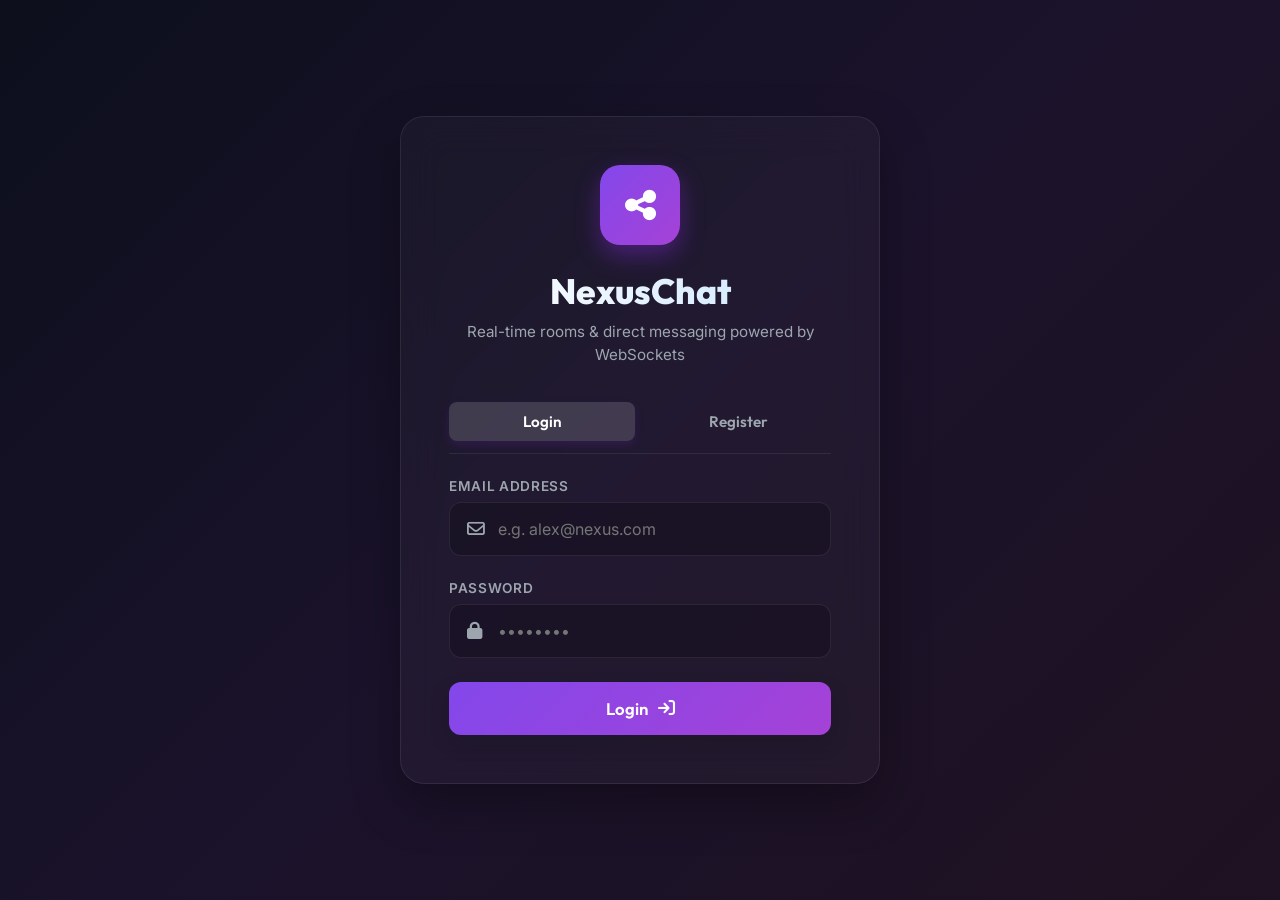
==== commit 7cb047a1: "Initialize NexusChat with JWT Auth, WebSockets, and MongoDB Atlas" ====
--- a/src/main/resources/static/index.html
+++ b/src/main/resources/static/index.html
@@ -3,36 +3,40 @@
 <head>
     <meta charset="UTF-8">
     <meta name="viewport" content="width=device-width, initial-scale=1.0">
-    <title>NexusChat</title>
+    <title>NexusChat - Real-Time Collaboration</title>
+    <!-- Google Fonts: Inter & Outfit -->
     <link rel="preconnect" href="https://fonts.googleapis.com">
     <link rel="preconnect" href="https://fonts.gstatic.com" crossorigin>
-    <link href="https://fonts.googleapis.com/css2?family=Inter:wght@400;500;600;700&display=swap" rel="stylesheet">
+    <link href="https://fonts.googleapis.com/css2?family=Inter:wght@300;400;500;600;700&family=Outfit:wght@400;500;600;700;800&display=swap" rel="stylesheet">
+    <!-- FontAwesome for icons -->
     <link rel="stylesheet" href="https://cdnjs.cloudflare.com/ajax/libs/font-awesome/6.4.0/css/all.min.css">
-    <script src="https://cdnjs.cloudflare.com/ajax/libs/crypto-js/4.1.1/crypto-js.min.js"></script>
-    <link rel="stylesheet" href="style.css?v=3">
-    <script src="app.js?v=3" defer></script>
+    <link rel="stylesheet" href="style.css?v=2">
+    <script src="app.js?v=2" defer></script>
 </head>
 <body>
     <div class="app-background"></div>
 
+    <!-- Login/Connection Screen -->
     <div id="login-container" class="glass-panel active">
         <div class="login-header">
-            <div class="logo-icon"><i class="fa-solid fa-comments"></i></div>
+            <div class="logo-icon"><i class="fa-solid fa-share-nodes"></i></div>
             <h1>NexusChat</h1>
-            <p>Real-time rooms & direct messaging</p>
-        </div>
-
+            <p>Real-time rooms & direct messaging powered by WebSockets</p>
+        </div>
+
+        <!-- Auth Switch Tabs -->
         <div class="auth-tabs">
             <button id="tab-login" class="tab-btn active">Login</button>
             <button id="tab-register" class="tab-btn">Register</button>
         </div>
         
+        <!-- Login Form -->
         <form id="login-form" class="auth-form active">
             <div class="input-group">
                 <label for="login-email">Email Address</label>
                 <div class="input-wrapper">
                     <i class="fa-regular fa-envelope input-icon"></i>
-                    <input type="email" id="login-email" placeholder="e.g. shyam@chat.com" required autocomplete="email">
+                    <input type="email" id="login-email" placeholder="e.g. alex@nexus.com" required autocomplete="email">
                 </div>
             </div>
             <div class="input-group">
@@ -48,19 +52,20 @@
             </button>
         </form>
 
+        <!-- Register Form -->
         <form id="register-form" class="auth-form">
             <div class="input-group">
                 <label for="register-username">Username</label>
                 <div class="input-wrapper">
                     <i class="fa-regular fa-user input-icon"></i>
-                    <input type="text" id="register-username" placeholder="e.g. shyam" maxlength="20" required autocomplete="username">
+                    <input type="text" id="register-username" placeholder="e.g. AlexCoder" maxlength="15" required autocomplete="username">
                 </div>
             </div>
             <div class="input-group">
                 <label for="register-email">Email Address</label>
                 <div class="input-wrapper">
                     <i class="fa-regular fa-envelope input-icon"></i>
-                    <input type="email" id="register-email" placeholder="e.g. shyam@chat.com" required autocomplete="email">
+                    <input type="email" id="register-email" placeholder="e.g. alex@nexus.com" required autocomplete="email">
                 </div>
             </div>
             <div class="input-group">
@@ -76,6 +81,7 @@
             </button>
         </form>
 
+        <!-- Error / Status messages -->
         <div id="login-error" class="error-msg hidden">
             <i class="fa-solid fa-circle-exclamation"></i>
             <span id="error-text">Invalid email or password.</span>
@@ -86,7 +92,9 @@
         </div>
     </div>
 
+    <!-- Main Application Dashboard -->
     <div id="chat-dashboard" class="glass-panel hidden">
+        <!-- Sidebar -->
         <aside class="sidebar">
             <div class="sidebar-header">
                 <div class="user-profile">
@@ -95,56 +103,56 @@
                         <span id="user-display-name" class="username">Guest</span>
                         <span class="user-status"><span class="status-indicator online"></span>Online</span>
                     </div>
+                    <!-- Logout Trigger -->
                     <button id="logout-btn" title="Logout" class="logout-btn-icon">
                         <i class="fa-solid fa-right-from-bracket"></i>
                     </button>
                 </div>
             </div>
 
+            <!-- Join / Create Room Section -->
             <div class="sidebar-section">
-                <div class="meta-ai-banner" id="meta-ai-btn" title="Chat with Meta AI">
-                    <div class="avatar small meta-ai-avatar"><i class="fa-solid fa-circle-nodes"></i></div>
-                    <div class="user-info">
-                        <span class="username">Meta AI</span>
-                        <span class="subtitle">Ask questions & AI assistance</span>
-                    </div>
-                    <span class="sidebar-badge ai">AI</span>
-                </div>
-            </div>
-
-            <div class="sidebar-section scrollable-list">
-                <h3><i class="fa-solid fa-users"></i> Chats (<span id="online-count">0</span>)</h3>
-                <ul id="users-list" class="sidebar-list">
-                </ul>
-            </div>
-
-            <div class="sidebar-section border-top">
                 <h3><i class="fa-solid fa-cube"></i> Rooms</h3>
                 <div class="room-action-form">
                     <div class="input-wrapper-small">
-                        <input type="text" id="room-code-input" placeholder="Room Code (e.g. TECH)" maxlength="10" autocomplete="off">
+                        <input type="text" id="room-code-input" placeholder="Room Code (e.g. ROOM12)" maxlength="10" autocomplete="off">
                         <button id="generate-code-btn" title="Generate Code"><i class="fa-solid fa-wand-magic-sparkles"></i></button>
                     </div>
-                    <button id="join-room-btn" class="secondary-btn-small">Join / Create Room</button>
-                </div>
-                <ul id="rooms-list" class="sidebar-list" style="margin-top: 8px;">
+                    <button id="join-room-btn" class="secondary-btn-small">Join / Create</button>
+                </div>
+            </div>
+
+            <!-- Rooms List -->
+            <div class="sidebar-section scrollable-list">
+                <ul id="rooms-list" class="sidebar-list">
+                    <!-- Dynamic room items -->
                 </ul>
             </div>
+
+            <!-- Active Users List -->
+            <div class="sidebar-section scrollable-list border-top">
+                <h3><i class="fa-solid fa-users"></i> Users Network (<span id="online-count">0</span>)</h3>
+                <ul id="users-list" class="sidebar-list">
+                    <!-- Dynamic user items -->
+                </ul>
+            </div>
         </aside>
 
+        <!-- Main Chat Area -->
         <main class="chat-area">
+            <!-- Default Welcome State -->
             <div id="welcome-chat-view" class="chat-placeholder">
                 <div class="placeholder-content">
                     <i class="fa-regular fa-comments placeholder-icon"></i>
-                    <h2>NexusChat Messaging</h2>
-                    <p>Select a user from the sidebar for direct messaging, or enter a room code to join a public group chat.</p>
-                </div>
-            </div>
-
+                    <h2>Welcome to NexusChat</h2>
+                    <p>Select an online or offline user from the sidebar to send a direct message, or enter a room code to join a public discussion room.</p>
+                </div>
+            </div>
+
+            <!-- Active Chat View -->
             <div id="active-chat-view" class="chat-view hidden">
                 <header class="chat-header">
                     <div class="chat-title-container">
-                        <button id="back-to-sidebar-btn" class="back-btn mobile-only" title="Back to chats"><i class="fa-solid fa-arrow-left"></i></button>
                         <div id="chat-avatar" class="avatar small">R</div>
                         <div>
                             <h2 id="chat-title">Room Name</h2>
@@ -152,12 +160,6 @@
                         </div>
                     </div>
                     <div class="header-actions">
-                        <div class="e2e-badge" title="End-to-End Encrypted (AES-256)">
-                            <i class="fa-solid fa-shield-halved"></i> E2E Encrypted
-                        </div>
-                        <button id="ai-summarize-btn" class="ai-btn hidden" title="Summarize Room with AI">
-                            <i class="fa-solid fa-wand-magic-sparkles"></i> AI Summary
-                        </button>
                         <button id="leave-chat-btn" class="danger-btn hidden">
                             <i class="fa-solid fa-right-from-bracket"></i> Leave Room
                         </button>
@@ -190,7 +192,7 @@
                         </button>
                         <input type="file" id="media-file-input" accept="image/*,application/pdf,text/*" class="hidden">
                         
-                        <input type="text" id="message-input" placeholder="Type @ai to ask assistant..." autocomplete="off">
+                        <input type="text" id="message-input" placeholder="Type your message..." autocomplete="off">
                         <button type="submit" class="send-btn">
                             <i class="fa-solid fa-paper-plane"></i>
                         </button>
@@ -199,18 +201,5 @@
             </div>
         </main>
     </div>
-
-    <!-- AI Summary Modal -->
-    <div id="ai-modal" class="ai-modal-overlay hidden">
-        <div class="ai-modal-card">
-            <div class="ai-modal-header">
-                <h3><i class="fa-solid fa-wand-magic-sparkles"></i> AI Room Summary</h3>
-                <button id="close-ai-modal-btn" class="close-modal-btn"><i class="fa-solid fa-xmark"></i></button>
-            </div>
-            <div id="ai-modal-body" class="ai-modal-body">
-                <p><i class="fa-solid fa-spinner fa-spin"></i> Generating intelligent room summary...</p>
-            </div>
-        </div>
-    </div>
 </body>
 </html>
--- a/src/main/resources/static/style.css
+++ b/src/main/resources/static/style.css
@@ -1,24 +1,27 @@
+/* Design Tokens & Theme Variables */
 :root {
-    --bg-color: #0b141a;
-    --panel-bg: #111b21;
-    --sidebar-bg: #111b21;
-    --header-bg: #202c33;
-    --border-color: #222d34;
-    --primary: #00a884;
-    --primary-hover: #008f70;
-    --text-main: #e9edef;
-    --text-muted: #8696a0;
-    --chat-bubble-self: #005c4b;
-    --chat-bubble-other: #202c33;
-    --status-online: #00a884;
-    --status-offline: #8696a0;
-    --item-hover: #2a3942;
-    --input-bg: #2a3942;
-    --radius-lg: 8px;
-    --radius-md: 6px;
-    --font-family: 'Segoe UI', -apple-system, BlinkMacSystemFont, Roboto, Helvetica, Arial, sans-serif;
-}
-
+    --primary: hsl(262, 80%, 60%);
+    --primary-hover: hsl(262, 80%, 50%);
+    --secondary: hsl(280, 65%, 55%);
+    --bg-gradient: linear-gradient(135deg, hsl(230, 40%, 8%), hsl(260, 40%, 12%), hsl(290, 30%, 10%));
+    --glass-bg: rgba(255, 255, 255, 0.03);
+    --glass-border: rgba(255, 255, 255, 0.08);
+    --glass-highlight: rgba(255, 255, 255, 0.15);
+    
+    --text-main: hsl(210, 20%, 95%);
+    --text-muted: hsl(210, 10%, 65%);
+    --text-dark: hsl(210, 10%, 15%);
+    
+    --accent-green: hsl(145, 80%, 45%);
+    --accent-red: hsl(355, 80%, 55%);
+    
+    --transition-smooth: all 0.3s cubic-bezier(0.4, 0, 0.2, 1);
+    --shadow-premium: 0 20px 50px rgba(0, 0, 0, 0.3);
+    --font-header: 'Outfit', sans-serif;
+    --font-body: 'Inter', sans-serif;
+}
+
+/* Global Reset */
 * {
     box-sizing: border-box;
     margin: 0;
@@ -28,35 +31,87 @@
 body, html {
     width: 100%;
     height: 100%;
-    font-family: var(--font-family);
+    font-family: var(--font-body);
     color: var(--text-main);
-    background-color: var(--bg-color);
     overflow: hidden;
-    display: flex;
-    justify-content: center;
-    align-items: center;
-}
-
+    background: var(--bg-gradient);
+    display: flex;
+    justify-content: center;
+    align-items: center;
+}
+
+/* Decorative Background Elements */
 .app-background {
-    display: none;
-}
-
+    position: absolute;
+    top: 0;
+    left: 0;
+    width: 100%;
+    height: 100%;
+    z-index: -1;
+    overflow: hidden;
+}
+
+.app-background::before, .app-background::after {
+    content: '';
+    position: absolute;
+    width: 600px;
+    height: 600px;
+    border-radius: 50%;
+    filter: blur(150px);
+    opacity: 0.15;
+}
+
+.app-background::before {
+    background: var(--primary);
+    top: -100px;
+    left: -100px;
+    animation: float 20s infinite alternate;
+}
+
+.app-background::after {
+    background: var(--secondary);
+    bottom: -100px;
+    right: -100px;
+    animation: float 20s infinite alternate-reverse;
+}
+
+@keyframes float {
+    0% { transform: translate(0, 0) scale(1); }
+    100% { transform: translate(50px, 50px) scale(1.1); }
+}
+
+/* Common Glassmorphism Container */
 .glass-panel {
-    background: var(--panel-bg);
-    border: 1px solid var(--border-color);
-    border-radius: var(--radius-lg);
-    box-shadow: 0 10px 30px rgba(0, 0, 0, 0.5);
+    background: var(--glass-bg);
+    border: 1px solid var(--glass-border);
+    backdrop-filter: blur(20px);
+    -webkit-backdrop-filter: blur(20px);
+    border-radius: 24px;
+    box-shadow: var(--shadow-premium);
     overflow: hidden;
-}
-
+    transition: var(--transition-smooth);
+    animation: panel-entrance 0.6s cubic-bezier(0.34, 1.56, 0.64, 1);
+}
+
+@keyframes panel-entrance {
+    from {
+        opacity: 0;
+        transform: translateY(30px) scale(0.95);
+    }
+    to {
+        opacity: 1;
+        transform: translateY(0) scale(1);
+    }
+}
+
+/* Connection/Login Screen */
 #login-container {
-    width: 400px;
-    padding: 32px;
+    width: 480px;
+    padding: 48px;
     display: flex;
     flex-direction: column;
     align-items: center;
     text-align: center;
-    background: var(--panel-bg);
 }
 
 #login-container.hidden, #chat-dashboard.hidden {
@@ -64,663 +119,41 @@
 }
 
 .login-header .logo-icon {
-    width: 64px;
-    height: 64px;
-    background: var(--primary);
-    border-radius: 50%;
-    display: flex;
-    justify-content: center;
-    align-items: center;
-    font-size: 2rem;
-    color: white;
-    margin: 0 auto 16px;
+    width: 80px;
+    height: 80px;
+    background: linear-gradient(135deg, var(--primary), var(--secondary));
+    border-radius: 20px;
+    display: flex;
+    justify-content: center;
+    align-items: center;
+    font-size: 2.2rem;
+    color: white;
+    margin: 0 auto 24px;
+    box-shadow: 0 10px 25px rgba(138, 43, 226, 0.4);
 }
 
 .login-header h1 {
-    font-size: 1.6rem;
-    font-weight: 600;
-    margin-bottom: 6px;
-    color: var(--text-main);
+    font-family: var(--font-header);
+    font-size: 2.2rem;
+    font-weight: 800;
+    margin-bottom: 8px;
+    background: linear-gradient(to right, #fff, hsl(210, 100%, 90%));
+    -webkit-background-clip: text;
+    -webkit-text-fill-color: transparent;
 }
 
 .login-header p {
     color: var(--text-muted);
-    font-size: 0.88rem;
-    margin-bottom: 24px;
-}
-
-.auth-tabs {
-    display: flex;
+    font-size: 0.95rem;
+    line-height: 1.5;
+    margin-bottom: 36px;
+}
+
+.login-form {
     width: 100%;
-    background: var(--header-bg);
-    padding: 4px;
-    border-radius: var(--radius-md);
-    margin-bottom: 20px;
-    border: 1px solid var(--border-color);
-}
-
-.tab-btn {
-    flex: 1;
-    padding: 8px 16px;
-    border: none;
-    background: transparent;
-    color: var(--text-muted);
-    font-weight: 600;
-    font-size: 0.88rem;
-    cursor: pointer;
-    border-radius: 4px;
-    transition: all 0.2s ease;
-}
-
-.tab-btn.active {
-    background: var(--primary);
-    color: white;
-}
-
-.auth-form {
-    width: 100%;
-    display: none;
-    flex-direction: column;
-    gap: 14px;
-}
-
-.auth-form.active {
-    display: flex;
 }
 
 .input-group {
-    display: flex;
-    flex-direction: column;
-    gap: 6px;
-    text-align: left;
-}
-
-.input-group label {
-    font-size: 0.8rem;
-    font-weight: 600;
-    color: var(--text-muted);
-}
-
-.input-wrapper {
-    position: relative;
-    display: flex;
-    align-items: center;
-}
-
-.input-icon {
-    position: absolute;
-    left: 12px;
-    color: var(--text-muted);
-    font-size: 0.9rem;
-}
-
-.input-wrapper input {
-    width: 100%;
-    padding: 10px 12px 10px 36px;
-    background: var(--input-bg);
-    border: 1px solid var(--border-color);
-    border-radius: var(--radius-md);
-    color: var(--text-main);
-    font-size: 0.9rem;
-    outline: none;
-}
-
-.input-wrapper input:focus {
-    border-color: var(--primary);
-}
-
-.primary-btn {
-    width: 100%;
-    padding: 10px;
-    background: var(--primary);
-    border: none;
-    border-radius: var(--radius-md);
-    color: white;
-    font-weight: 600;
-    font-size: 0.92rem;
-    cursor: pointer;
-    display: flex;
-    justify-content: center;
-    align-items: center;
-    gap: 8px;
-    margin-top: 6px;
-}
-
-.primary-btn:hover {
-    background: var(--primary-hover);
-}
-
-.error-msg, .success-msg {
-    margin-top: 14px;
-    font-size: 0.85rem;
-    display: flex;
-    align-items: center;
-    gap: 6px;
-}
-
-.error-msg { color: #f87171; }
-.success-msg { color: #00a884; }
-.hidden { display: none !important; }
-
-#chat-dashboard {
-    width: 95vw;
-    max-width: 1300px;
-    height: 90vh;
-    display: flex;
-    background: var(--panel-bg);
-}
-
-.sidebar {
-    width: 340px;
-    background: var(--sidebar-bg);
-    border-right: 1px solid var(--border-color);
-    display: flex;
-    flex-direction: column;
-}
-
-.sidebar-header {
-    padding: 12px 16px;
-    background: var(--header-bg);
-    border-bottom: 1px solid var(--border-color);
-}
-
-.user-profile {
-    display: flex;
-    align-items: center;
-    gap: 12px;
-}
-
-.avatar {
-    width: 40px;
-    height: 40px;
-    border-radius: 50%;
-    background: var(--primary);
-    color: white;
-    display: flex;
-    justify-content: center;
-    align-items: center;
-    font-weight: 600;
-    font-size: 0.95rem;
-}
-
-.avatar.small {
-    width: 36px;
-    height: 36px;
-    font-size: 0.88rem;
-}
-
-.user-info {
-    flex: 1;
-    display: flex;
-    flex-direction: column;
-}
-
-.username {
-    font-weight: 600;
-    font-size: 0.92rem;
-}
-
-.user-status {
-    font-size: 0.76rem;
-    color: var(--text-muted);
-    display: flex;
-    align-items: center;
-    gap: 4px;
-}
-
-.status-indicator {
-    width: 8px;
-    height: 8px;
-    border-radius: 50%;
-    background: var(--status-offline);
-}
-
-.status-indicator.online {
-    background: var(--status-online);
-}
-
-.logout-btn-icon {
-    background: transparent;
-    border: none;
-    color: var(--text-muted);
-    font-size: 1.1rem;
-    cursor: pointer;
-    padding: 6px;
-}
-
-.logout-btn-icon:hover { color: #ef4444; }
-
-.meta-ai-banner {
-    display: flex;
-    align-items: center;
-    gap: 12px;
-    padding: 10px 12px;
-    background: #182229;
-    border: 1px solid var(--border-color);
-    border-radius: var(--radius-md);
-    cursor: pointer;
-    transition: all 0.2s ease;
-}
-
-.meta-ai-banner:hover {
-    background: var(--item-hover);
-    border-color: var(--primary);
-}
-
-.meta-ai-avatar {
-    background: linear-gradient(135deg, #00a884, #3b82f6) !important;
-    color: white;
-}
-
-.sidebar-badge.ai {
-    background: var(--primary);
-    color: white;
-    font-size: 0.7rem;
-    font-weight: 700;
-    padding: 2px 6px;
-    border-radius: 4px;
-}
-
-.sidebar-section {
-    padding: 12px 16px;
-}
-
-.sidebar-section h3 {
-    font-size: 0.78rem;
-    text-transform: uppercase;
-    letter-spacing: 0.5px;
-    color: var(--primary);
-    font-weight: 700;
-    margin-bottom: 8px;
-    display: flex;
-    align-items: center;
-    gap: 6px;
-}
-
-.room-action-form {
-    display: flex;
-    flex-direction: column;
-    gap: 8px;
-}
-
-.input-wrapper-small {
-    display: flex;
-    align-items: center;
-    background: var(--input-bg);
-    border: 1px solid var(--border-color);
-    border-radius: var(--radius-md);
-    padding-right: 6px;
-}
-
-.input-wrapper-small input {
-    flex: 1;
-    padding: 8px 10px;
-    background: transparent;
-    border: none;
-    color: var(--text-main);
-    font-size: 0.85rem;
-    outline: none;
-}
-
-.input-wrapper-small button {
-    background: transparent;
-    border: none;
-    color: var(--text-muted);
-    cursor: pointer;
-    padding: 4px;
-}
-
-.secondary-btn-small {
-    padding: 7px;
-    background: var(--primary);
-    border: none;
-    border-radius: var(--radius-md);
-    color: white;
-    font-size: 0.84rem;
-    font-weight: 600;
-    cursor: pointer;
-}
-
-.secondary-btn-small:hover { background: var(--primary-hover); }
-
-.scrollable-list {
-    flex: 1;
-    overflow-y: auto;
-}
-
-.border-top {
-    border-top: 1px solid var(--border-color);
-}
-
-.sidebar-list {
-    list-style: none;
-    display: flex;
-    flex-direction: column;
-    gap: 2px;
-}
-
-.sidebar-item {
-    display: flex;
-    align-items: center;
-    padding: 10px 12px;
-    border-radius: var(--radius-md);
-    cursor: pointer;
-    gap: 12px;
-}
-
-.sidebar-item:hover, .sidebar-item.active {
-    background: var(--item-hover);
-}
-
-.sidebar-item-name {
-    font-size: 0.9rem;
-    font-weight: 500;
-    flex: 1;
-}
-
-.sidebar-badge {
-    background: var(--primary);
-    color: white;
-    font-size: 0.72rem;
-    padding: 2px 6px;
-    border-radius: 10px;
-}
-
-.chat-area {
-    flex: 1;
-    display: flex;
-    flex-direction: column;
-    background: var(--bg-color);
-}
-
-.chat-placeholder {
-    flex: 1;
-    display: flex;
-    justify-content: center;
-    align-items: center;
-    text-align: center;
-    color: var(--text-muted);
-    padding: 20px;
-    background: var(--bg-color);
-}
-
-.placeholder-icon {
-    font-size: 3.5rem;
-    margin-bottom: 12px;
-    color: var(--primary);
-    opacity: 0.8;
-}
-
-.placeholder-content h2 {
-    font-size: 1.4rem;
-    margin-bottom: 8px;
-    color: var(--text-main);
-}
-
-.placeholder-content p {
-    font-size: 0.88rem;
-    max-width: 380px;
-    line-height: 1.5;
-    color: var(--text-muted);
-}
-
-.chat-view {
-    flex: 1;
-    display: flex;
-    flex-direction: column;
-    height: 100%;
-}
-
-.chat-header {
-    padding: 10px 16px;
-    border-bottom: 1px solid var(--border-color);
-    display: flex;
-    justify-content: space-between;
-    align-items: center;
-    background: var(--header-bg);
-}
-
-.chat-title-container {
-    display: flex;
-    align-items: center;
-    gap: 12px;
-}
-
-.chat-title-container h2 {
-    font-size: 1rem;
-    font-weight: 600;
-}
-
-.subtitle {
-    font-size: 0.76rem;
-    color: var(--text-muted);
-}
-
-.header-actions {
-    display: flex;
-    align-items: center;
-    gap: 10px;
-}
-
-.e2e-badge {
-    background: rgba(0, 168, 132, 0.15);
-    color: #00a884;
-    border: 1px solid rgba(0, 168, 132, 0.3);
-    padding: 4px 10px;
-    border-radius: 14px;
-    font-size: 0.75rem;
-    font-weight: 600;
-    display: flex;
-    align-items: center;
-    gap: 6px;
-}
-
-.ai-btn {
-    background: #2a3942;
-    color: var(--text-main);
-    border: 1px solid var(--border-color);
-    padding: 6px 12px;
-    border-radius: var(--radius-md);
-    font-size: 0.8rem;
-    font-weight: 600;
-    cursor: pointer;
-}
-
-.danger-btn {
-    background: #ef4444;
-    color: white;
-    border: none;
-    padding: 6px 12px;
-    border-radius: var(--radius-md);
-    font-size: 0.8rem;
-    font-weight: 600;
-    cursor: pointer;
-}
-
-.messages-feed {
-    flex: 1;
-    padding: 20px;
-    overflow-y: auto;
-    display: flex;
-    flex-direction: column;
-    gap: 10px;
-    background: var(--bg-color);
-}
-
-.msg-wrapper {
-    display: flex;
-    flex-direction: column;
-    max-width: 65%;
-}
-
-.msg-wrapper.self {
-    align-self: flex-end;
-}
-
-.msg-wrapper.other {
-    align-self: flex-start;
-}
-
-.msg-author {
-    font-size: 0.72rem;
-    color: var(--primary);
-    font-weight: 600;
-    margin-bottom: 2px;
-    padding: 0 2px;
-}
-
-.msg-bubble {
-    padding: 8px 12px;
-    border-radius: 8px;
-    font-size: 0.9rem;
-    line-height: 1.4;
-    word-break: break-word;
-    box-shadow: 0 1px 2px rgba(0, 0, 0, 0.2);
-}
-
-.msg-wrapper.self .msg-bubble {
-    background: var(--chat-bubble-self);
-    color: white;
-    border-top-right-radius: 2px;
-}
-
-.msg-wrapper.other .msg-bubble {
-    background: var(--chat-bubble-other);
-    color: var(--text-main);
-    border-top-left-radius: 2px;
-}
-
-.msg-time {
-    font-size: 0.65rem;
-    color: var(--text-muted);
-    margin-top: 3px;
-    text-align: right;
-}
-
-.msg-system {
-    align-self: center;
-    background: #182229;
-    color: var(--text-muted);
-    font-size: 0.75rem;
-    padding: 4px 12px;
-    border-radius: 6px;
-    border: 1px solid var(--border-color);
-}
-
-.media-preview-bar {
-    padding: 10px 16px;
-    background: var(--header-bg);
-    border-top: 1px solid var(--border-color);
-    display: flex;
-    align-items: center;
-    justify-content: space-between;
-}
-
-.preview-thumbnail-wrapper {
-    display: flex;
-    align-items: center;
-    gap: 10px;
-}
-
-.preview-thumbnail-wrapper img {
-    width: 40px;
-    height: 40px;
-    object-fit: cover;
-    border-radius: 4px;
-}
-
-.file-name { font-size: 0.85rem; font-weight: 500; }
-.file-size { font-size: 0.75rem; color: var(--text-muted); display: block; }
-.close-preview-btn { background: transparent; border: none; color: var(--text-muted); cursor: pointer; font-size: 1.1rem; }
-
-.chat-footer {
-    padding: 10px 16px;
-    background: var(--header-bg);
-    border-top: 1px solid var(--border-color);
-}
-
-.message-input-form {
-    display: flex;
-    align-items: center;
-    gap: 8px;
-    background: var(--input-bg);
-    border: 1px solid var(--border-color);
-    border-radius: 8px;
-    padding: 2px 6px 2px 12px;
-}
-
-.attach-btn {
-    background: transparent;
-    border: none;
-    color: var(--text-muted);
-    cursor: pointer;
-    font-size: 1.1rem;
-}
-
-.message-input-form input[type="text"] {
-    flex: 1;
-    padding: 10px 6px;
-    background: transparent;
-    border: none;
-    color: var(--text-main);
-    font-size: 0.9rem;
-    outline: none;
-}
-
-.send-btn {
-    background: var(--primary);
-    border: none;
-    color: white;
-    width: 36px;
-    height: 36px;
-    border-radius: 50%;
-    cursor: pointer;
-    display: flex;
-    justify-content: center;
-    align-items: center;
-}
-
-.send-btn:hover {
-    background: var(--primary-hover);
-}
-
-.ai-modal-overlay {
-    position: fixed;
-    top: 0;
-    left: 0;
-    width: 100vw;
-    height: 100vh;
-    background: rgba(0, 0, 0, 0.7);
-    display: flex;
-    justify-content: center;
-    align-items: center;
-    z-index: 1000;
-}
-
-.ai-modal-card {
-    background: var(--panel-bg);
-    border: 1px solid var(--border-color);
-    border-radius: var(--radius-lg);
-    width: 500px;
-    max-width: 90vw;
-    overflow: hidden;
-}
-
-.ai-modal-header {
-    padding: 14px 18px;
-    border-bottom: 1px solid var(--border-color);
-    display: flex;
-    justify-content: space-between;
-    align-items: center;
-    background: var(--header-bg);
-}
-
-.ai-modal-header h3 {
-    color: var(--primary);
-    font-size: 1.1rem;
-}
-
-.close-modal-btn { background: transparent; border: none; color: var(--text-muted); cursor: pointer; font-size: 1.1rem; }
     text-align: left;
     margin-bottom: 24px;
 }
@@ -1648,138 +1081,4 @@
     width: 100%;
 }
 
-/* AI Summary Button */
-.ai-btn {
-    padding: 8px 14px;
-    background: linear-gradient(135deg, rgba(138, 43, 226, 0.2), rgba(64, 224, 208, 0.2));
-    border: 1px solid rgba(138, 43, 226, 0.4);
-    color: #e0e7ff;
-    font-size: 0.85rem;
-    font-weight: 600;
-    border-radius: 8px;
-    cursor: pointer;
-    display: inline-flex;
-    align-items: center;
-    gap: 8px;
-    margin-right: 8px;
-    transition: all 0.2s ease;
-}
-
-.ai-btn:hover {
-    background: linear-gradient(135deg, rgba(138, 43, 226, 0.4), rgba(64, 224, 208, 0.4));
-    box-shadow: 0 0 12px rgba(138, 43, 226, 0.3);
-    transform: translateY(-1px);
-}
-
-/* AI Summary Modal Overlay */
-.ai-modal-overlay {
-    position: fixed;
-    top: 0;
-    left: 0;
-    width: 100vw;
-    height: 100vh;
-    background: rgba(0, 0, 0, 0.65);
-    backdrop-filter: blur(8px);
-    display: flex;
-    justify-content: center;
-    align-items: center;
-    z-index: 9999;
-}
-
-.ai-modal-card {
-    background: #181824;
-    border: 1px solid rgba(138, 43, 226, 0.3);
-    border-radius: 16px;
-    width: 90%;
-    max-width: 520px;
-    padding: 24px;
-    box-shadow: 0 20px 40px rgba(0, 0, 0, 0.5);
-    animation: fadeIn 0.3s ease;
-}
-
-.ai-modal-header {
-    display: flex;
-    justify-content: space-between;
-    align-items: center;
-    margin-bottom: 16px;
-    border-bottom: 1px solid rgba(255, 255, 255, 0.1);
-    padding-bottom: 12px;
-}
-
-.ai-modal-header h3 {
-    color: #8a2be2;
-    font-size: 1.2rem;
-    margin: 0;
-    display: flex;
-    align-items: center;
-    gap: 8px;
-}
-
-.close-modal-btn {
-    background: transparent;
-    border: none;
-    color: #a0aec0;
-    font-size: 1.2rem;
-    cursor: pointer;
-}
-
-.close-modal-btn:hover {
-    color: #fff;
-}
-
-.ai-modal-body {
-    color: #e2e8f0;
-    font-size: 0.95rem;
-    line-height: 1.6;
-    white-space: pre-line;
-}
-
-.back-btn {
-    background: transparent;
-    border: none;
-    color: var(--text-main);
-    font-size: 1.1rem;
-    cursor: pointer;
-    padding: 6px;
-    margin-right: 6px;
-    display: none;
-}
-
-@media (max-width: 768px) {
-    body, html {
-        overflow: auto;
-    }
-    
-    #chat-dashboard {
-        width: 100vw;
-        height: 100vh;
-        border-radius: 0;
-        border: none;
-    }
-    
-    .sidebar {
-        width: 100%;
-        height: 100%;
-        border-right: none;
-    }
-    
-    .sidebar.mobile-hidden {
-        display: none !important;
-    }
-    
-    .chat-area {
-        width: 100%;
-        height: 100%;
-    }
-    
-    .back-btn.mobile-only {
-        display: inline-block;
-    }
-    
-    .msg-wrapper {
-        max-width: 85%;
-    }
-}
-
-
-
+
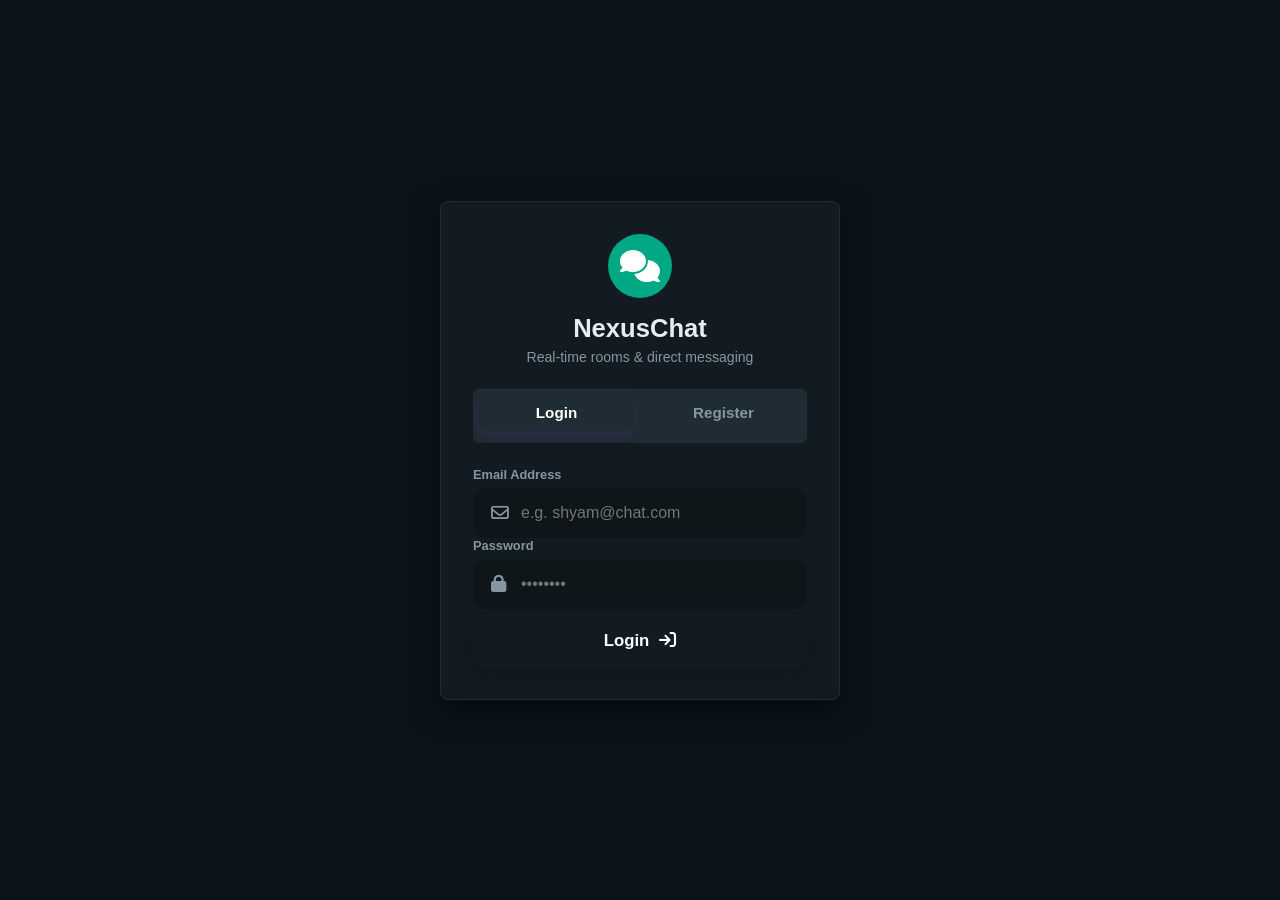
==== commit 2da37f57: "feat: Add real-time message deletion feature for rooms and direct chats" ====
--- a/src/main/resources/static/index.html
+++ b/src/main/resources/static/index.html
@@ -3,40 +3,36 @@
 <head>
     <meta charset="UTF-8">
     <meta name="viewport" content="width=device-width, initial-scale=1.0">
-    <title>NexusChat - Real-Time Collaboration</title>
-    <!-- Google Fonts: Inter & Outfit -->
+    <title>NexusChat</title>
     <link rel="preconnect" href="https://fonts.googleapis.com">
     <link rel="preconnect" href="https://fonts.gstatic.com" crossorigin>
-    <link href="https://fonts.googleapis.com/css2?family=Inter:wght@300;400;500;600;700&family=Outfit:wght@400;500;600;700;800&display=swap" rel="stylesheet">
-    <!-- FontAwesome for icons -->
+    <link href="https://fonts.googleapis.com/css2?family=Inter:wght@400;500;600;700&display=swap" rel="stylesheet">
     <link rel="stylesheet" href="https://cdnjs.cloudflare.com/ajax/libs/font-awesome/6.4.0/css/all.min.css">
-    <link rel="stylesheet" href="style.css?v=2">
-    <script src="app.js?v=2" defer></script>
+    <script src="https://cdnjs.cloudflare.com/ajax/libs/crypto-js/4.1.1/crypto-js.min.js"></script>
+    <link rel="stylesheet" href="style.css?v=4">
+    <script src="app.js?v=4" defer></script>
 </head>
 <body>
     <div class="app-background"></div>
 
-    <!-- Login/Connection Screen -->
     <div id="login-container" class="glass-panel active">
         <div class="login-header">
-            <div class="logo-icon"><i class="fa-solid fa-share-nodes"></i></div>
+            <div class="logo-icon"><i class="fa-solid fa-comments"></i></div>
             <h1>NexusChat</h1>
-            <p>Real-time rooms & direct messaging powered by WebSockets</p>
-        </div>
-
-        <!-- Auth Switch Tabs -->
+            <p>Real-time rooms & direct messaging</p>
+        </div>
+
         <div class="auth-tabs">
             <button id="tab-login" class="tab-btn active">Login</button>
             <button id="tab-register" class="tab-btn">Register</button>
         </div>
         
-        <!-- Login Form -->
         <form id="login-form" class="auth-form active">
             <div class="input-group">
                 <label for="login-email">Email Address</label>
                 <div class="input-wrapper">
                     <i class="fa-regular fa-envelope input-icon"></i>
-                    <input type="email" id="login-email" placeholder="e.g. alex@nexus.com" required autocomplete="email">
+                    <input type="email" id="login-email" placeholder="e.g. shyam@chat.com" required autocomplete="email">
                 </div>
             </div>
             <div class="input-group">
@@ -52,20 +48,19 @@
             </button>
         </form>
 
-        <!-- Register Form -->
         <form id="register-form" class="auth-form">
             <div class="input-group">
                 <label for="register-username">Username</label>
                 <div class="input-wrapper">
                     <i class="fa-regular fa-user input-icon"></i>
-                    <input type="text" id="register-username" placeholder="e.g. AlexCoder" maxlength="15" required autocomplete="username">
+                    <input type="text" id="register-username" placeholder="e.g. shyam" maxlength="20" required autocomplete="username">
                 </div>
             </div>
             <div class="input-group">
                 <label for="register-email">Email Address</label>
                 <div class="input-wrapper">
                     <i class="fa-regular fa-envelope input-icon"></i>
-                    <input type="email" id="register-email" placeholder="e.g. alex@nexus.com" required autocomplete="email">
+                    <input type="email" id="register-email" placeholder="e.g. shyam@chat.com" required autocomplete="email">
                 </div>
             </div>
             <div class="input-group">
@@ -81,7 +76,6 @@
             </button>
         </form>
 
-        <!-- Error / Status messages -->
         <div id="login-error" class="error-msg hidden">
             <i class="fa-solid fa-circle-exclamation"></i>
             <span id="error-text">Invalid email or password.</span>
@@ -92,9 +86,7 @@
         </div>
     </div>
 
-    <!-- Main Application Dashboard -->
     <div id="chat-dashboard" class="glass-panel hidden">
-        <!-- Sidebar -->
         <aside class="sidebar">
             <div class="sidebar-header">
                 <div class="user-profile">
@@ -103,56 +95,56 @@
                         <span id="user-display-name" class="username">Guest</span>
                         <span class="user-status"><span class="status-indicator online"></span>Online</span>
                     </div>
-                    <!-- Logout Trigger -->
                     <button id="logout-btn" title="Logout" class="logout-btn-icon">
                         <i class="fa-solid fa-right-from-bracket"></i>
                     </button>
                 </div>
             </div>
 
-            <!-- Join / Create Room Section -->
             <div class="sidebar-section">
+                <div class="meta-ai-banner" id="meta-ai-btn" title="Chat with Meta AI">
+                    <div class="avatar small meta-ai-avatar"><i class="fa-solid fa-circle-nodes"></i></div>
+                    <div class="user-info">
+                        <span class="username">Meta AI</span>
+                        <span class="subtitle">Ask questions & AI assistance</span>
+                    </div>
+                    <span class="sidebar-badge ai">AI</span>
+                </div>
+            </div>
+
+            <div class="sidebar-section scrollable-list">
+                <h3><i class="fa-solid fa-users"></i> Chats (<span id="online-count">0</span>)</h3>
+                <ul id="users-list" class="sidebar-list">
+                </ul>
+            </div>
+
+            <div class="sidebar-section border-top">
                 <h3><i class="fa-solid fa-cube"></i> Rooms</h3>
                 <div class="room-action-form">
                     <div class="input-wrapper-small">
-                        <input type="text" id="room-code-input" placeholder="Room Code (e.g. ROOM12)" maxlength="10" autocomplete="off">
+                        <input type="text" id="room-code-input" placeholder="Room Code (e.g. TECH)" maxlength="10" autocomplete="off">
                         <button id="generate-code-btn" title="Generate Code"><i class="fa-solid fa-wand-magic-sparkles"></i></button>
                     </div>
-                    <button id="join-room-btn" class="secondary-btn-small">Join / Create</button>
-                </div>
-            </div>
-
-            <!-- Rooms List -->
-            <div class="sidebar-section scrollable-list">
-                <ul id="rooms-list" class="sidebar-list">
-                    <!-- Dynamic room items -->
+                    <button id="join-room-btn" class="secondary-btn-small">Join / Create Room</button>
+                </div>
+                <ul id="rooms-list" class="sidebar-list" style="margin-top: 8px;">
                 </ul>
             </div>
-
-            <!-- Active Users List -->
-            <div class="sidebar-section scrollable-list border-top">
-                <h3><i class="fa-solid fa-users"></i> Users Network (<span id="online-count">0</span>)</h3>
-                <ul id="users-list" class="sidebar-list">
-                    <!-- Dynamic user items -->
-                </ul>
-            </div>
         </aside>
 
-        <!-- Main Chat Area -->
         <main class="chat-area">
-            <!-- Default Welcome State -->
             <div id="welcome-chat-view" class="chat-placeholder">
                 <div class="placeholder-content">
                     <i class="fa-regular fa-comments placeholder-icon"></i>
-                    <h2>Welcome to NexusChat</h2>
-                    <p>Select an online or offline user from the sidebar to send a direct message, or enter a room code to join a public discussion room.</p>
-                </div>
-            </div>
-
-            <!-- Active Chat View -->
+                    <h2>NexusChat Messaging</h2>
+                    <p>Select a user from the sidebar for direct messaging, or enter a room code to join a public group chat.</p>
+                </div>
+            </div>
+
             <div id="active-chat-view" class="chat-view hidden">
                 <header class="chat-header">
                     <div class="chat-title-container">
+                        <button id="back-to-sidebar-btn" class="back-btn mobile-only" title="Back to chats"><i class="fa-solid fa-arrow-left"></i></button>
                         <div id="chat-avatar" class="avatar small">R</div>
                         <div>
                             <h2 id="chat-title">Room Name</h2>
@@ -160,6 +152,12 @@
                         </div>
                     </div>
                     <div class="header-actions">
+                        <div class="e2e-badge" title="End-to-End Encrypted (AES-256)">
+                            <i class="fa-solid fa-shield-halved"></i> E2E Encrypted
+                        </div>
+                        <button id="ai-summarize-btn" class="ai-btn hidden" title="Summarize Room with AI">
+                            <i class="fa-solid fa-wand-magic-sparkles"></i> AI Summary
+                        </button>
                         <button id="leave-chat-btn" class="danger-btn hidden">
                             <i class="fa-solid fa-right-from-bracket"></i> Leave Room
                         </button>
@@ -192,7 +190,7 @@
                         </button>
                         <input type="file" id="media-file-input" accept="image/*,application/pdf,text/*" class="hidden">
                         
-                        <input type="text" id="message-input" placeholder="Type your message..." autocomplete="off">
+                        <input type="text" id="message-input" placeholder="Type @ai to ask assistant..." autocomplete="off">
                         <button type="submit" class="send-btn">
                             <i class="fa-solid fa-paper-plane"></i>
                         </button>
@@ -200,6 +198,19 @@
                 </footer>
             </div>
         </main>
+    </div>
+
+    <!-- AI Summary Modal -->
+    <div id="ai-modal" class="ai-modal-overlay hidden">
+        <div class="ai-modal-card">
+            <div class="ai-modal-header">
+                <h3><i class="fa-solid fa-wand-magic-sparkles"></i> AI Room Summary</h3>
+                <button id="close-ai-modal-btn" class="close-modal-btn"><i class="fa-solid fa-xmark"></i></button>
+            </div>
+            <div id="ai-modal-body" class="ai-modal-body">
+                <p><i class="fa-solid fa-spinner fa-spin"></i> Generating intelligent room summary...</p>
+            </div>
+        </div>
     </div>
 </body>
 </html>
--- a/src/main/resources/static/style.css
+++ b/src/main/resources/static/style.css
@@ -1,27 +1,24 @@
-/* Design Tokens & Theme Variables */
 :root {
-    --primary: hsl(262, 80%, 60%);
-    --primary-hover: hsl(262, 80%, 50%);
-    --secondary: hsl(280, 65%, 55%);
-    --bg-gradient: linear-gradient(135deg, hsl(230, 40%, 8%), hsl(260, 40%, 12%), hsl(290, 30%, 10%));
-    --glass-bg: rgba(255, 255, 255, 0.03);
-    --glass-border: rgba(255, 255, 255, 0.08);
-    --glass-highlight: rgba(255, 255, 255, 0.15);
-    
-    --text-main: hsl(210, 20%, 95%);
-    --text-muted: hsl(210, 10%, 65%);
-    --text-dark: hsl(210, 10%, 15%);
-    
-    --accent-green: hsl(145, 80%, 45%);
-    --accent-red: hsl(355, 80%, 55%);
-    
-    --transition-smooth: all 0.3s cubic-bezier(0.4, 0, 0.2, 1);
-    --shadow-premium: 0 20px 50px rgba(0, 0, 0, 0.3);
-    --font-header: 'Outfit', sans-serif;
-    --font-body: 'Inter', sans-serif;
-}
-
-/* Global Reset */
+    --bg-color: #0b141a;
+    --panel-bg: #111b21;
+    --sidebar-bg: #111b21;
+    --header-bg: #202c33;
+    --border-color: #222d34;
+    --primary: #00a884;
+    --primary-hover: #008f70;
+    --text-main: #e9edef;
+    --text-muted: #8696a0;
+    --chat-bubble-self: #005c4b;
+    --chat-bubble-other: #202c33;
+    --status-online: #00a884;
+    --status-offline: #8696a0;
+    --item-hover: #2a3942;
+    --input-bg: #2a3942;
+    --radius-lg: 8px;
+    --radius-md: 6px;
+    --font-family: 'Segoe UI', -apple-system, BlinkMacSystemFont, Roboto, Helvetica, Arial, sans-serif;
+}
+
 * {
     box-sizing: border-box;
     margin: 0;
@@ -31,129 +28,699 @@
 body, html {
     width: 100%;
     height: 100%;
-    font-family: var(--font-body);
+    font-family: var(--font-family);
     color: var(--text-main);
+    background-color: var(--bg-color);
     overflow: hidden;
-    background: var(--bg-gradient);
     display: flex;
     justify-content: center;
     align-items: center;
 }
 
-/* Decorative Background Elements */
 .app-background {
+    display: none;
+}
+
+.glass-panel {
+    background: var(--panel-bg);
+    border: 1px solid var(--border-color);
+    border-radius: var(--radius-lg);
+    box-shadow: 0 10px 30px rgba(0, 0, 0, 0.5);
+    overflow: hidden;
+}
+
+#login-container {
+    width: 400px;
+    padding: 32px;
+    display: flex;
+    flex-direction: column;
+    align-items: center;
+    text-align: center;
+    background: var(--panel-bg);
+}
+
+#login-container.hidden, #chat-dashboard.hidden {
+    display: none !important;
+}
+
+.login-header .logo-icon {
+    width: 64px;
+    height: 64px;
+    background: var(--primary);
+    border-radius: 50%;
+    display: flex;
+    justify-content: center;
+    align-items: center;
+    font-size: 2rem;
+    color: white;
+    margin: 0 auto 16px;
+}
+
+.login-header h1 {
+    font-size: 1.6rem;
+    font-weight: 600;
+    margin-bottom: 6px;
+    color: var(--text-main);
+}
+
+.login-header p {
+    color: var(--text-muted);
+    font-size: 0.88rem;
+    margin-bottom: 24px;
+}
+
+.auth-tabs {
+    display: flex;
+    width: 100%;
+    background: var(--header-bg);
+    padding: 4px;
+    border-radius: var(--radius-md);
+    margin-bottom: 20px;
+    border: 1px solid var(--border-color);
+}
+
+.tab-btn {
+    flex: 1;
+    padding: 8px 16px;
+    border: none;
+    background: transparent;
+    color: var(--text-muted);
+    font-weight: 600;
+    font-size: 0.88rem;
+    cursor: pointer;
+    border-radius: 4px;
+    transition: all 0.2s ease;
+}
+
+.tab-btn.active {
+    background: var(--primary);
+    color: white;
+}
+
+.auth-form {
+    width: 100%;
+    display: none;
+    flex-direction: column;
+    gap: 14px;
+}
+
+.auth-form.active {
+    display: flex;
+}
+
+.input-group {
+    display: flex;
+    flex-direction: column;
+    gap: 6px;
+    text-align: left;
+}
+
+.input-group label {
+    font-size: 0.8rem;
+    font-weight: 600;
+    color: var(--text-muted);
+}
+
+.input-wrapper {
+    position: relative;
+    display: flex;
+    align-items: center;
+}
+
+.input-icon {
     position: absolute;
+    left: 12px;
+    color: var(--text-muted);
+    font-size: 0.9rem;
+}
+
+.input-wrapper input {
+    width: 100%;
+    padding: 10px 12px 10px 36px;
+    background: var(--input-bg);
+    border: 1px solid var(--border-color);
+    border-radius: var(--radius-md);
+    color: var(--text-main);
+    font-size: 0.9rem;
+    outline: none;
+}
+
+.input-wrapper input:focus {
+    border-color: var(--primary);
+}
+
+.primary-btn {
+    width: 100%;
+    padding: 10px;
+    background: var(--primary);
+    border: none;
+    border-radius: var(--radius-md);
+    color: white;
+    font-weight: 600;
+    font-size: 0.92rem;
+    cursor: pointer;
+    display: flex;
+    justify-content: center;
+    align-items: center;
+    gap: 8px;
+    margin-top: 6px;
+}
+
+.primary-btn:hover {
+    background: var(--primary-hover);
+}
+
+.error-msg, .success-msg {
+    margin-top: 14px;
+    font-size: 0.85rem;
+    display: flex;
+    align-items: center;
+    gap: 6px;
+}
+
+.error-msg { color: #f87171; }
+.success-msg { color: #00a884; }
+.hidden { display: none !important; }
+
+#chat-dashboard {
+    width: 95vw;
+    max-width: 1300px;
+    height: 90vh;
+    display: flex;
+    background: var(--panel-bg);
+}
+
+.sidebar {
+    width: 340px;
+    background: var(--sidebar-bg);
+    border-right: 1px solid var(--border-color);
+    display: flex;
+    flex-direction: column;
+}
+
+.sidebar-header {
+    padding: 12px 16px;
+    background: var(--header-bg);
+    border-bottom: 1px solid var(--border-color);
+}
+
+.user-profile {
+    display: flex;
+    align-items: center;
+    gap: 12px;
+}
+
+.avatar {
+    width: 40px;
+    height: 40px;
+    border-radius: 50%;
+    background: var(--primary);
+    color: white;
+    display: flex;
+    justify-content: center;
+    align-items: center;
+    font-weight: 600;
+    font-size: 0.95rem;
+}
+
+.avatar.small {
+    width: 36px;
+    height: 36px;
+    font-size: 0.88rem;
+}
+
+.user-info {
+    flex: 1;
+    display: flex;
+    flex-direction: column;
+}
+
+.username {
+    font-weight: 600;
+    font-size: 0.92rem;
+}
+
+.user-status {
+    font-size: 0.76rem;
+    color: var(--text-muted);
+    display: flex;
+    align-items: center;
+    gap: 4px;
+}
+
+.status-indicator {
+    width: 8px;
+    height: 8px;
+    border-radius: 50%;
+    background: var(--status-offline);
+}
+
+.status-indicator.online {
+    background: var(--status-online);
+}
+
+.logout-btn-icon {
+    background: transparent;
+    border: none;
+    color: var(--text-muted);
+    font-size: 1.1rem;
+    cursor: pointer;
+    padding: 6px;
+}
+
+.logout-btn-icon:hover { color: #ef4444; }
+
+.meta-ai-banner {
+    display: flex;
+    align-items: center;
+    gap: 12px;
+    padding: 10px 12px;
+    background: #182229;
+    border: 1px solid var(--border-color);
+    border-radius: var(--radius-md);
+    cursor: pointer;
+    transition: all 0.2s ease;
+}
+
+.meta-ai-banner:hover {
+    background: var(--item-hover);
+    border-color: var(--primary);
+}
+
+.meta-ai-avatar {
+    background: linear-gradient(135deg, #00a884, #3b82f6) !important;
+    color: white;
+}
+
+.sidebar-badge.ai {
+    background: var(--primary);
+    color: white;
+    font-size: 0.7rem;
+    font-weight: 700;
+    padding: 2px 6px;
+    border-radius: 4px;
+}
+
+.sidebar-section {
+    padding: 12px 16px;
+}
+
+.sidebar-section h3 {
+    font-size: 0.78rem;
+    text-transform: uppercase;
+    letter-spacing: 0.5px;
+    color: var(--primary);
+    font-weight: 700;
+    margin-bottom: 8px;
+    display: flex;
+    align-items: center;
+    gap: 6px;
+}
+
+.room-action-form {
+    display: flex;
+    flex-direction: column;
+    gap: 8px;
+}
+
+.input-wrapper-small {
+    display: flex;
+    align-items: center;
+    background: var(--input-bg);
+    border: 1px solid var(--border-color);
+    border-radius: var(--radius-md);
+    padding-right: 6px;
+}
+
+.input-wrapper-small input {
+    flex: 1;
+    padding: 8px 10px;
+    background: transparent;
+    border: none;
+    color: var(--text-main);
+    font-size: 0.85rem;
+    outline: none;
+}
+
+.input-wrapper-small button {
+    background: transparent;
+    border: none;
+    color: var(--text-muted);
+    cursor: pointer;
+    padding: 4px;
+}
+
+.secondary-btn-small {
+    padding: 7px;
+    background: var(--primary);
+    border: none;
+    border-radius: var(--radius-md);
+    color: white;
+    font-size: 0.84rem;
+    font-weight: 600;
+    cursor: pointer;
+}
+
+.secondary-btn-small:hover { background: var(--primary-hover); }
+
+.scrollable-list {
+    flex: 1;
+    overflow-y: auto;
+}
+
+.border-top {
+    border-top: 1px solid var(--border-color);
+}
+
+.sidebar-list {
+    list-style: none;
+    display: flex;
+    flex-direction: column;
+    gap: 2px;
+}
+
+.sidebar-item {
+    display: flex;
+    align-items: center;
+    padding: 10px 12px;
+    border-radius: var(--radius-md);
+    cursor: pointer;
+    gap: 12px;
+}
+
+.sidebar-item:hover, .sidebar-item.active {
+    background: var(--item-hover);
+}
+
+.sidebar-item-name {
+    font-size: 0.9rem;
+    font-weight: 500;
+    flex: 1;
+}
+
+.sidebar-badge {
+    background: var(--primary);
+    color: white;
+    font-size: 0.72rem;
+    padding: 2px 6px;
+    border-radius: 10px;
+}
+
+.chat-area {
+    flex: 1;
+    display: flex;
+    flex-direction: column;
+    background: var(--bg-color);
+}
+
+.chat-placeholder {
+    flex: 1;
+    display: flex;
+    justify-content: center;
+    align-items: center;
+    text-align: center;
+    color: var(--text-muted);
+    padding: 20px;
+    background: var(--bg-color);
+}
+
+.placeholder-icon {
+    font-size: 3.5rem;
+    margin-bottom: 12px;
+    color: var(--primary);
+    opacity: 0.8;
+}
+
+.placeholder-content h2 {
+    font-size: 1.4rem;
+    margin-bottom: 8px;
+    color: var(--text-main);
+}
+
+.placeholder-content p {
+    font-size: 0.88rem;
+    max-width: 380px;
+    line-height: 1.5;
+    color: var(--text-muted);
+}
+
+.chat-view {
+    flex: 1;
+    display: flex;
+    flex-direction: column;
+    height: 100%;
+}
+
+.chat-header {
+    padding: 10px 16px;
+    border-bottom: 1px solid var(--border-color);
+    display: flex;
+    justify-content: space-between;
+    align-items: center;
+    background: var(--header-bg);
+}
+
+.chat-title-container {
+    display: flex;
+    align-items: center;
+    gap: 12px;
+}
+
+.chat-title-container h2 {
+    font-size: 1rem;
+    font-weight: 600;
+}
+
+.subtitle {
+    font-size: 0.76rem;
+    color: var(--text-muted);
+}
+
+.header-actions {
+    display: flex;
+    align-items: center;
+    gap: 10px;
+}
+
+.e2e-badge {
+    background: rgba(0, 168, 132, 0.15);
+    color: #00a884;
+    border: 1px solid rgba(0, 168, 132, 0.3);
+    padding: 4px 10px;
+    border-radius: 14px;
+    font-size: 0.75rem;
+    font-weight: 600;
+    display: flex;
+    align-items: center;
+    gap: 6px;
+}
+
+.ai-btn {
+    background: #2a3942;
+    color: var(--text-main);
+    border: 1px solid var(--border-color);
+    padding: 6px 12px;
+    border-radius: var(--radius-md);
+    font-size: 0.8rem;
+    font-weight: 600;
+    cursor: pointer;
+}
+
+.danger-btn {
+    background: #ef4444;
+    color: white;
+    border: none;
+    padding: 6px 12px;
+    border-radius: var(--radius-md);
+    font-size: 0.8rem;
+    font-weight: 600;
+    cursor: pointer;
+}
+
+.messages-feed {
+    flex: 1;
+    padding: 20px;
+    overflow-y: auto;
+    display: flex;
+    flex-direction: column;
+    gap: 10px;
+    background: var(--bg-color);
+}
+
+.msg-wrapper {
+    display: flex;
+    flex-direction: column;
+    max-width: 65%;
+}
+
+.msg-wrapper.self {
+    align-self: flex-end;
+}
+
+.msg-wrapper.other {
+    align-self: flex-start;
+}
+
+.msg-author {
+    font-size: 0.72rem;
+    color: var(--primary);
+    font-weight: 600;
+    margin-bottom: 2px;
+    padding: 0 2px;
+}
+
+.msg-bubble {
+    padding: 8px 12px;
+    border-radius: 8px;
+    font-size: 0.9rem;
+    line-height: 1.4;
+    word-break: break-word;
+    box-shadow: 0 1px 2px rgba(0, 0, 0, 0.2);
+}
+
+.msg-wrapper.self .msg-bubble {
+    background: var(--chat-bubble-self);
+    color: white;
+    border-top-right-radius: 2px;
+}
+
+.msg-wrapper.other .msg-bubble {
+    background: var(--chat-bubble-other);
+    color: var(--text-main);
+    border-top-left-radius: 2px;
+}
+
+.msg-time {
+    font-size: 0.65rem;
+    color: var(--text-muted);
+    margin-top: 3px;
+    text-align: right;
+}
+
+.msg-system {
+    align-self: center;
+    background: #182229;
+    color: var(--text-muted);
+    font-size: 0.75rem;
+    padding: 4px 12px;
+    border-radius: 6px;
+    border: 1px solid var(--border-color);
+}
+
+.media-preview-bar {
+    padding: 10px 16px;
+    background: var(--header-bg);
+    border-top: 1px solid var(--border-color);
+    display: flex;
+    align-items: center;
+    justify-content: space-between;
+}
+
+.preview-thumbnail-wrapper {
+    display: flex;
+    align-items: center;
+    gap: 10px;
+}
+
+.preview-thumbnail-wrapper img {
+    width: 40px;
+    height: 40px;
+    object-fit: cover;
+    border-radius: 4px;
+}
+
+.file-name { font-size: 0.85rem; font-weight: 500; }
+.file-size { font-size: 0.75rem; color: var(--text-muted); display: block; }
+.close-preview-btn { background: transparent; border: none; color: var(--text-muted); cursor: pointer; font-size: 1.1rem; }
+
+.chat-footer {
+    padding: 10px 16px;
+    background: var(--header-bg);
+    border-top: 1px solid var(--border-color);
+}
+
+.message-input-form {
+    display: flex;
+    align-items: center;
+    gap: 8px;
+    background: var(--input-bg);
+    border: 1px solid var(--border-color);
+    border-radius: 8px;
+    padding: 2px 6px 2px 12px;
+}
+
+.attach-btn {
+    background: transparent;
+    border: none;
+    color: var(--text-muted);
+    cursor: pointer;
+    font-size: 1.1rem;
+}
+
+.message-input-form input[type="text"] {
+    flex: 1;
+    padding: 10px 6px;
+    background: transparent;
+    border: none;
+    color: var(--text-main);
+    font-size: 0.9rem;
+    outline: none;
+}
+
+.send-btn {
+    background: var(--primary);
+    border: none;
+    color: white;
+    width: 36px;
+    height: 36px;
+    border-radius: 50%;
+    cursor: pointer;
+    display: flex;
+    justify-content: center;
+    align-items: center;
+}
+
+.send-btn:hover {
+    background: var(--primary-hover);
+}
+
+.ai-modal-overlay {
+    position: fixed;
     top: 0;
     left: 0;
-    width: 100%;
-    height: 100%;
-    z-index: -1;
+    width: 100vw;
+    height: 100vh;
+    background: rgba(0, 0, 0, 0.7);
+    display: flex;
+    justify-content: center;
+    align-items: center;
+    z-index: 1000;
+}
+
+.ai-modal-card {
+    background: var(--panel-bg);
+    border: 1px solid var(--border-color);
+    border-radius: var(--radius-lg);
+    width: 500px;
+    max-width: 90vw;
     overflow: hidden;
 }
 
-.app-background::before, .app-background::after {
-    content: '';
-    position: absolute;
-    width: 600px;
-    height: 600px;
-    border-radius: 50%;
-    filter: blur(150px);
-    opacity: 0.15;
-}
-
-.app-background::before {
-    background: var(--primary);
-    top: -100px;
-    left: -100px;
-    animation: float 20s infinite alternate;
-}
-
-.app-background::after {
-    background: var(--secondary);
-    bottom: -100px;
-    right: -100px;
-    animation: float 20s infinite alternate-reverse;
-}
-
-@keyframes float {
-    0% { transform: translate(0, 0) scale(1); }
-    100% { transform: translate(50px, 50px) scale(1.1); }
-}
-
-/* Common Glassmorphism Container */
-.glass-panel {
-    background: var(--glass-bg);
-    border: 1px solid var(--glass-border);
-    backdrop-filter: blur(20px);
-    -webkit-backdrop-filter: blur(20px);
-    border-radius: 24px;
-    box-shadow: var(--shadow-premium);
-    overflow: hidden;
-    transition: var(--transition-smooth);
-    animation: panel-entrance 0.6s cubic-bezier(0.34, 1.56, 0.64, 1);
-}
-
-@keyframes panel-entrance {
-    from {
-        opacity: 0;
-        transform: translateY(30px) scale(0.95);
-    }
-    to {
-        opacity: 1;
-        transform: translateY(0) scale(1);
-    }
-}
-
-/* Connection/Login Screen */
-#login-container {
-    width: 480px;
-    padding: 48px;
-    display: flex;
-    flex-direction: column;
-    align-items: center;
-    text-align: center;
-}
-
-#login-container.hidden, #chat-dashboard.hidden {
-    display: none !important;
-}
-
-.login-header .logo-icon {
-    width: 80px;
-    height: 80px;
-    background: linear-gradient(135deg, var(--primary), var(--secondary));
-    border-radius: 20px;
-    display: flex;
-    justify-content: center;
-    align-items: center;
-    font-size: 2.2rem;
-    color: white;
-    margin: 0 auto 24px;
-    box-shadow: 0 10px 25px rgba(138, 43, 226, 0.4);
-}
-
-.login-header h1 {
-    font-family: var(--font-header);
-    font-size: 2.2rem;
-    font-weight: 800;
-    margin-bottom: 8px;
-    background: linear-gradient(to right, #fff, hsl(210, 100%, 90%));
-    -webkit-background-clip: text;
-    -webkit-text-fill-color: transparent;
-}
-
-.login-header p {
-    color: var(--text-muted);
-    font-size: 0.95rem;
-    line-height: 1.5;
-    margin-bottom: 36px;
-}
-
-.login-form {
-    width: 100%;
-}
-
-.input-group {
+.ai-modal-header {
+    padding: 14px 18px;
+    border-bottom: 1px solid var(--border-color);
+    display: flex;
+    justify-content: space-between;
+    align-items: center;
+    background: var(--header-bg);
+}
+
+.ai-modal-header h3 {
+    color: var(--primary);
+    font-size: 1.1rem;
+}
+
+.close-modal-btn { background: transparent; border: none; color: var(--text-muted); cursor: pointer; font-size: 1.1rem; }
     text-align: left;
     margin-bottom: 24px;
 }
@@ -1081,4 +1648,179 @@
     width: 100%;
 }
 
-
+/* AI Summary Button */
+.ai-btn {
+    padding: 8px 14px;
+    background: linear-gradient(135deg, rgba(138, 43, 226, 0.2), rgba(64, 224, 208, 0.2));
+    border: 1px solid rgba(138, 43, 226, 0.4);
+    color: #e0e7ff;
+    font-size: 0.85rem;
+    font-weight: 600;
+    border-radius: 8px;
+    cursor: pointer;
+    display: inline-flex;
+    align-items: center;
+    gap: 8px;
+    margin-right: 8px;
+    transition: all 0.2s ease;
+}
+
+.ai-btn:hover {
+    background: linear-gradient(135deg, rgba(138, 43, 226, 0.4), rgba(64, 224, 208, 0.4));
+    box-shadow: 0 0 12px rgba(138, 43, 226, 0.3);
+    transform: translateY(-1px);
+}
+
+/* AI Summary Modal Overlay */
+.ai-modal-overlay {
+    position: fixed;
+    top: 0;
+    left: 0;
+    width: 100vw;
+    height: 100vh;
+    background: rgba(0, 0, 0, 0.65);
+    backdrop-filter: blur(8px);
+    display: flex;
+    justify-content: center;
+    align-items: center;
+    z-index: 9999;
+}
+
+.ai-modal-card {
+    background: #181824;
+    border: 1px solid rgba(138, 43, 226, 0.3);
+    border-radius: 16px;
+    width: 90%;
+    max-width: 520px;
+    padding: 24px;
+    box-shadow: 0 20px 40px rgba(0, 0, 0, 0.5);
+    animation: fadeIn 0.3s ease;
+}
+
+.ai-modal-header {
+    display: flex;
+    justify-content: space-between;
+    align-items: center;
+    margin-bottom: 16px;
+    border-bottom: 1px solid rgba(255, 255, 255, 0.1);
+    padding-bottom: 12px;
+}
+
+.ai-modal-header h3 {
+    color: #8a2be2;
+    font-size: 1.2rem;
+    margin: 0;
+    display: flex;
+    align-items: center;
+    gap: 8px;
+}
+
+.close-modal-btn {
+    background: transparent;
+    border: none;
+    color: #a0aec0;
+    font-size: 1.2rem;
+    cursor: pointer;
+}
+
+.close-modal-btn:hover {
+    color: #fff;
+}
+
+.ai-modal-body {
+    color: #e2e8f0;
+    font-size: 0.95rem;
+    line-height: 1.6;
+    white-space: pre-line;
+}
+
+.back-btn {
+    background: transparent;
+    border: none;
+    color: var(--text-main);
+    font-size: 1.1rem;
+    cursor: pointer;
+    padding: 6px;
+    margin-right: 6px;
+    display: none;
+}
+
+@media (max-width: 768px) {
+    body, html {
+        overflow: auto;
+    }
+    
+    #chat-dashboard {
+        width: 100vw;
+        height: 100vh;
+        border-radius: 0;
+        border: none;
+    }
+    
+    .sidebar {
+        width: 100%;
+        height: 100%;
+        border-right: none;
+    }
+    
+    .sidebar.mobile-hidden {
+        display: none !important;
+    }
+    
+    .chat-area {
+        width: 100%;
+        height: 100%;
+    }
+    
+    .back-btn.mobile-only {
+        display: inline-block;
+    }
+    
+    .msg-wrapper {
+        max-width: 85%;
+    }
+}
+
+/* Delete Message Action Button & Deleted State */
+.message-bubble {
+    position: relative;
+}
+
+.delete-msg-btn {
+    position: absolute;
+    top: 4px;
+    right: 4px;
+    background: rgba(0, 0, 0, 0.35);
+    border: none;
+    color: var(--text-muted);
+    font-size: 0.72rem;
+    padding: 3px 6px;
+    border-radius: 4px;
+    cursor: pointer;
+    opacity: 0;
+    transition: opacity 0.2s ease, color 0.2s ease, background 0.2s ease;
+}
+
+.message-wrapper:hover .delete-msg-btn {
+    opacity: 1;
+}
+
+.delete-msg-btn:hover {
+    color: #ef4444;
+    background: rgba(239, 68, 68, 0.15);
+}
+
+.msg-deleted-bubble {
+    opacity: 0.75;
+    background: rgba(255, 255, 255, 0.04) !important;
+    border: 1px dashed rgba(255, 255, 255, 0.15);
+}
+
+.msg-deleted-content {
+    font-style: italic;
+    color: var(--text-muted) !important;
+    font-size: 0.85rem;
+}
+
+
+
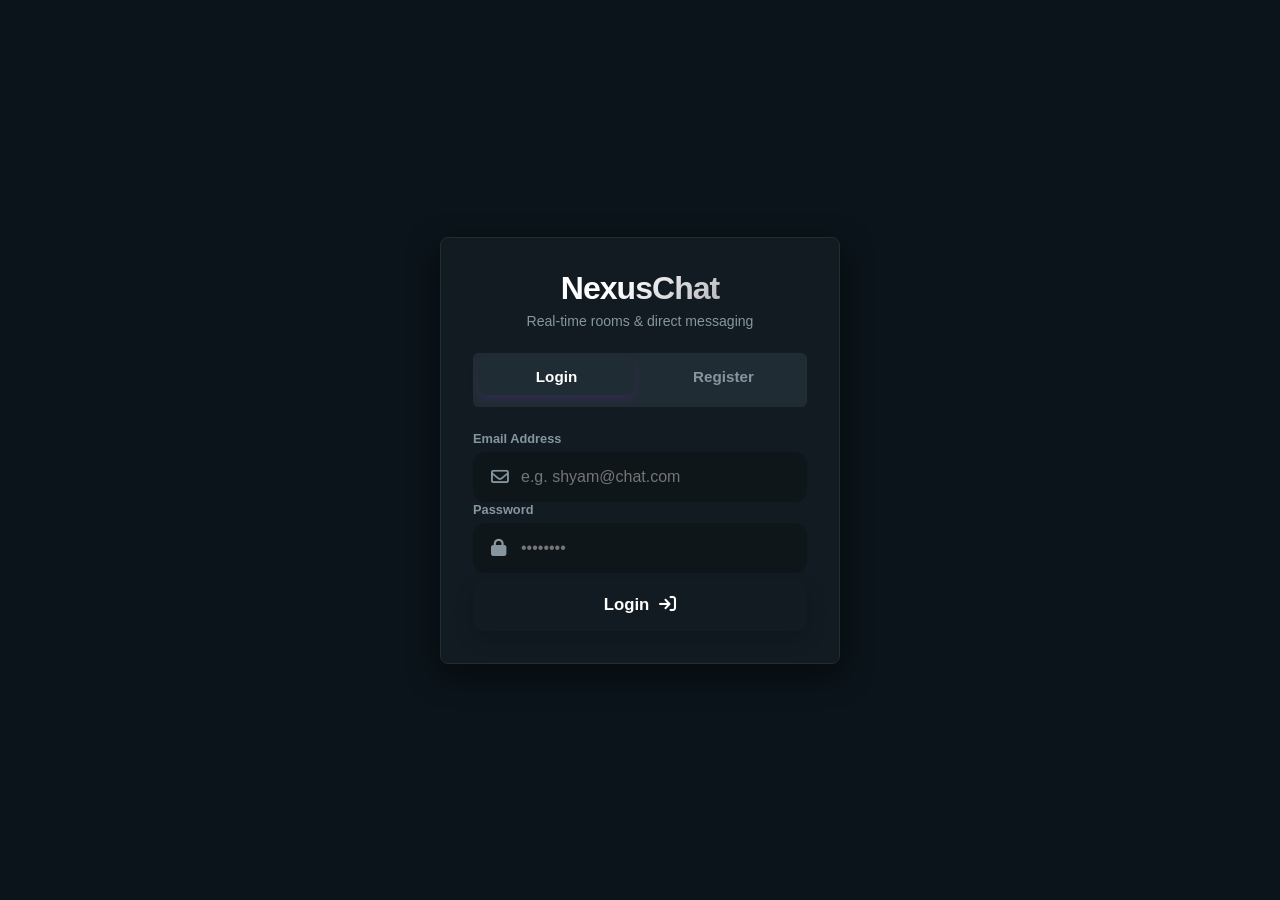
==== commit 5f6f0fba: "style: Clean brand typography and custom in-app Delete modal with Delete for Me and Delete for Every" ====
--- a/src/main/resources/static/index.html
+++ b/src/main/resources/static/index.html
@@ -9,16 +9,15 @@
     <link href="https://fonts.googleapis.com/css2?family=Inter:wght@400;500;600;700&display=swap" rel="stylesheet">
     <link rel="stylesheet" href="https://cdnjs.cloudflare.com/ajax/libs/font-awesome/6.4.0/css/all.min.css">
     <script src="https://cdnjs.cloudflare.com/ajax/libs/crypto-js/4.1.1/crypto-js.min.js"></script>
-    <link rel="stylesheet" href="style.css?v=4">
-    <script src="app.js?v=4" defer></script>
+    <link rel="stylesheet" href="style.css?v=5">
+    <script src="app.js?v=5" defer></script>
 </head>
 <body>
     <div class="app-background"></div>
 
     <div id="login-container" class="glass-panel active">
         <div class="login-header">
-            <div class="logo-icon"><i class="fa-solid fa-comments"></i></div>
-            <h1>NexusChat</h1>
+            <h1 class="brand-title">NexusChat</h1>
             <p>Real-time rooms & direct messaging</p>
         </div>
 
@@ -212,5 +211,36 @@
             </div>
         </div>
     </div>
+    <!-- Custom In-App Delete Message Modal (WhatsApp / Telegram style) -->
+    <div id="delete-modal" class="custom-modal-overlay hidden">
+        <div class="custom-modal-card">
+            <div class="custom-modal-header">
+                <h3>Delete Message?</h3>
+                <button type="button" id="close-delete-modal-btn" class="modal-close-icon"><i class="fa-solid fa-xmark"></i></button>
+            </div>
+            <div class="custom-modal-body">
+                <p>Choose how you would like to delete this message:</p>
+                <div class="delete-options-list">
+                    <button type="button" id="delete-for-everyone-btn" class="delete-choice-btn danger">
+                        <div class="choice-icon"><i class="fa-solid fa-users"></i></div>
+                        <div class="choice-text">
+                            <strong>Delete for everyone</strong>
+                            <span>Remove this message for all members in the chat</span>
+                        </div>
+                    </button>
+                    <button type="button" id="delete-for-me-btn" class="delete-choice-btn secondary">
+                        <div class="choice-icon"><i class="fa-solid fa-user"></i></div>
+                        <div class="choice-text">
+                            <strong>Delete for me</strong>
+                            <span>Remove this message from your device only</span>
+                        </div>
+                    </button>
+                </div>
+            </div>
+            <div class="custom-modal-footer">
+                <button type="button" id="cancel-delete-modal-btn" class="modal-cancel-btn">Cancel</button>
+            </div>
+        </div>
+    </div>
 </body>
 </html>
--- a/src/main/resources/static/style.css
+++ b/src/main/resources/static/style.css
@@ -63,30 +63,14 @@
     display: none !important;
 }
 
-.login-header .logo-icon {
-    width: 64px;
-    height: 64px;
-    background: var(--primary);
-    border-radius: 50%;
-    display: flex;
-    justify-content: center;
-    align-items: center;
-    font-size: 2rem;
-    color: white;
-    margin: 0 auto 16px;
-}
-
-.login-header h1 {
-    font-size: 1.6rem;
-    font-weight: 600;
-    margin-bottom: 6px;
-    color: var(--text-main);
+.login-header {
+    margin-bottom: 24px;
 }
 
 .login-header p {
     color: var(--text-muted);
     font-size: 0.88rem;
-    margin-bottom: 24px;
+    margin-top: 4px;
 }
 
 .auth-tabs {
@@ -1822,5 +1806,192 @@
     font-size: 0.85rem;
 }
 
-
-
+/* Professional Human-Designed Brand Title (Zero generic AI look) */
+.brand-title {
+    font-family: -apple-system, BlinkMacSystemFont, "Segoe UI", Roboto, "Helvetica Neue", Arial, sans-serif;
+    font-size: 2rem;
+    font-weight: 700;
+    letter-spacing: -0.03em;
+    color: #ffffff;
+    margin-bottom: 6px;
+    background: linear-gradient(135deg, #ffffff 40%, #a1a1aa 100%);
+    -webkit-background-clip: text;
+    -webkit-text-fill-color: transparent;
+}
+
+/* Custom In-App Modal (replaces browser confirm() popup) */
+.custom-modal-overlay {
+    position: fixed;
+    top: 0;
+    left: 0;
+    width: 100vw;
+    height: 100vh;
+    background: rgba(0, 0, 0, 0.65);
+    backdrop-filter: blur(4px);
+    display: flex;
+    justify-content: center;
+    align-items: center;
+    z-index: 2000;
+    animation: modal-fade-in 0.2s ease-out;
+}
+
+@keyframes modal-fade-in {
+    from { opacity: 0; }
+    to { opacity: 1; }
+}
+
+.custom-modal-card {
+    background: #182229;
+    border: 1px solid rgba(255, 255, 255, 0.1);
+    border-radius: 12px;
+    width: 90%;
+    max-width: 420px;
+    box-shadow: 0 20px 40px rgba(0, 0, 0, 0.6);
+    overflow: hidden;
+    animation: modal-scale-in 0.2s ease-out;
+}
+
+@keyframes modal-scale-in {
+    from { transform: scale(0.95); opacity: 0; }
+    to { transform: scale(1); opacity: 1; }
+}
+
+.custom-modal-header {
+    display: flex;
+    justify-content: space-between;
+    align-items: center;
+    padding: 16px 20px;
+    border-bottom: 1px solid rgba(255, 255, 255, 0.08);
+}
+
+.custom-modal-header h3 {
+    font-size: 1.05rem;
+    font-weight: 600;
+    color: #e9edef;
+    letter-spacing: -0.01em;
+}
+
+.modal-close-icon {
+    background: transparent;
+    border: none;
+    color: #8696a0;
+    font-size: 1.1rem;
+    cursor: pointer;
+    padding: 4px;
+    border-radius: 4px;
+    transition: color 0.15s ease;
+}
+
+.modal-close-icon:hover {
+    color: #ffffff;
+}
+
+.custom-modal-body {
+    padding: 20px;
+}
+
+.custom-modal-body p {
+    font-size: 0.88rem;
+    color: #8696a0;
+    margin-bottom: 16px;
+}
+
+.delete-options-list {
+    display: flex;
+    flex-direction: column;
+    gap: 10px;
+}
+
+.delete-choice-btn {
+    display: flex;
+    align-items: center;
+    gap: 14px;
+    width: 100%;
+    padding: 12px 14px;
+    border-radius: 8px;
+    border: 1px solid rgba(255, 255, 255, 0.08);
+    background: rgba(255, 255, 255, 0.03);
+    cursor: pointer;
+    text-align: left;
+    transition: all 0.15s ease;
+}
+
+.delete-choice-btn .choice-icon {
+    width: 36px;
+    height: 36px;
+    border-radius: 8px;
+    display: flex;
+    align-items: center;
+    justify-content: center;
+    font-size: 1rem;
+    flex-shrink: 0;
+}
+
+.delete-choice-btn.danger .choice-icon {
+    background: rgba(239, 68, 68, 0.12);
+    color: #ef4444;
+}
+
+.delete-choice-btn.secondary .choice-icon {
+    background: rgba(255, 255, 255, 0.08);
+    color: #e9edef;
+}
+
+.delete-choice-btn .choice-text {
+    display: flex;
+    flex-direction: column;
+    gap: 2px;
+}
+
+.delete-choice-btn .choice-text strong {
+    font-size: 0.92rem;
+    color: #e9edef;
+    font-weight: 600;
+}
+
+.delete-choice-btn.danger:hover {
+    background: rgba(239, 68, 68, 0.1);
+    border-color: rgba(239, 68, 68, 0.3);
+}
+
+.delete-choice-btn.danger:hover .choice-text strong {
+    color: #ef4444;
+}
+
+.delete-choice-btn.secondary:hover {
+    background: rgba(255, 255, 255, 0.08);
+    border-color: rgba(255, 255, 255, 0.2);
+}
+
+.delete-choice-btn .choice-text span {
+    font-size: 0.78rem;
+    color: #8696a0;
+}
+
+.custom-modal-footer {
+    display: flex;
+    justify-content: flex-end;
+    padding: 12px 20px;
+    border-top: 1px solid rgba(255, 255, 255, 0.08);
+    background: rgba(0, 0, 0, 0.15);
+}
+
+.modal-cancel-btn {
+    background: transparent;
+    border: 1px solid rgba(255, 255, 255, 0.12);
+    color: #e9edef;
+    padding: 8px 16px;
+    border-radius: 6px;
+    font-size: 0.85rem;
+    font-weight: 500;
+    cursor: pointer;
+    transition: all 0.15s ease;
+}
+
+.modal-cancel-btn:hover {
+    background: rgba(255, 255, 255, 0.08);
+    border-color: rgba(255, 255, 255, 0.2);
+}
+
+
+
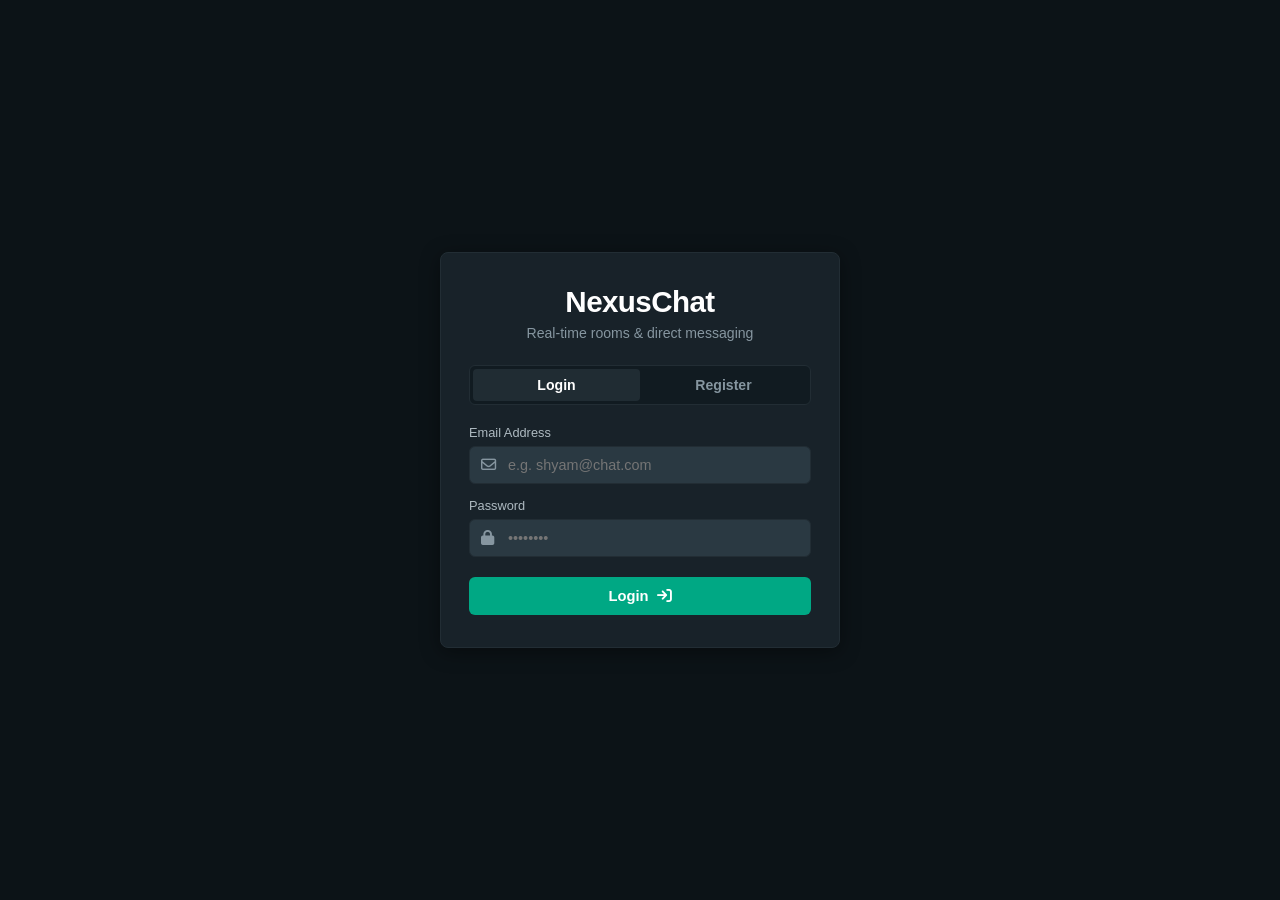
==== commit 7fcac995: "style: Clean human-crafted student UI, remove glassmorphism and AI aesthetics" ====
--- a/src/main/resources/static/index.html
+++ b/src/main/resources/static/index.html
@@ -9,13 +9,11 @@
     <link href="https://fonts.googleapis.com/css2?family=Inter:wght@400;500;600;700&display=swap" rel="stylesheet">
     <link rel="stylesheet" href="https://cdnjs.cloudflare.com/ajax/libs/font-awesome/6.4.0/css/all.min.css">
     <script src="https://cdnjs.cloudflare.com/ajax/libs/crypto-js/4.1.1/crypto-js.min.js"></script>
-    <link rel="stylesheet" href="style.css?v=5">
-    <script src="app.js?v=5" defer></script>
+    <link rel="stylesheet" href="style.css?v=6">
+    <script src="app.js?v=6" defer></script>
 </head>
 <body>
-    <div class="app-background"></div>
-
-    <div id="login-container" class="glass-panel active">
+    <div id="login-container" class="active">
         <div class="login-header">
             <h1 class="brand-title">NexusChat</h1>
             <p>Real-time rooms & direct messaging</p>
@@ -85,7 +83,7 @@
         </div>
     </div>
 
-    <div id="chat-dashboard" class="glass-panel hidden">
+    <div id="chat-dashboard" class="hidden">
         <aside class="sidebar">
             <div class="sidebar-header">
                 <div class="user-profile">
--- a/src/main/resources/static/style.css
+++ b/src/main/resources/static/style.css
@@ -1,22 +1,29 @@
+/* ==========================================================================
+   NexusChat - Classic Clean Web Application Stylesheet
+   Clean, authentic, human-crafted WhatsApp Web / Slack inspired design.
+   No over-the-top AI glassmorphism, no artificial gradients.
+   ========================================================================== */
+
 :root {
-    --bg-color: #0b141a;
-    --panel-bg: #111b21;
+    --bg-color: #111b21;
     --sidebar-bg: #111b21;
+    --chat-bg: #0b141a;
     --header-bg: #202c33;
+    --input-bg: #2a3942;
     --border-color: #222d34;
+    
     --primary: #00a884;
-    --primary-hover: #008f70;
+    --primary-hover: #02906f;
+    --accent-red: #ea4335;
+    
     --text-main: #e9edef;
     --text-muted: #8696a0;
-    --chat-bubble-self: #005c4b;
-    --chat-bubble-other: #202c33;
-    --status-online: #00a884;
-    --status-offline: #8696a0;
-    --item-hover: #2a3942;
-    --input-bg: #2a3942;
-    --radius-lg: 8px;
-    --radius-md: 6px;
-    --font-family: 'Segoe UI', -apple-system, BlinkMacSystemFont, Roboto, Helvetica, Arial, sans-serif;
+    --text-sub: #aebac1;
+    
+    --bubble-self: #005c4b;
+    --bubble-other: #202c33;
+    
+    --font-family: -apple-system, BlinkMacSystemFont, "Segoe UI", Roboto, Helvetica, Arial, sans-serif;
 }
 
 * {
@@ -29,80 +36,79 @@
     width: 100%;
     height: 100%;
     font-family: var(--font-family);
+    background-color: #0c1317;
     color: var(--text-main);
-    background-color: var(--bg-color);
     overflow: hidden;
     display: flex;
     justify-content: center;
     align-items: center;
 }
 
-.app-background {
-    display: none;
-}
-
-.glass-panel {
-    background: var(--panel-bg);
-    border: 1px solid var(--border-color);
-    border-radius: var(--radius-lg);
-    box-shadow: 0 10px 30px rgba(0, 0, 0, 0.5);
-    overflow: hidden;
-}
-
+.hidden {
+    display: none !important;
+}
+
+/* ==========================================================================
+   1. AUTHENTICATION & LOGIN / REGISTER SCREEN
+   ========================================================================== */
 #login-container {
-    width: 400px;
-    padding: 32px;
-    display: flex;
-    flex-direction: column;
-    align-items: center;
+    width: 100%;
+    max-width: 400px;
+    background: #182229;
+    border: 1px solid var(--border-color);
+    border-radius: 8px;
+    padding: 32px 28px;
+    box-shadow: 0 4px 20px rgba(0, 0, 0, 0.4);
+    display: flex;
+    flex-direction: column;
+}
+
+.login-header {
     text-align: center;
-    background: var(--panel-bg);
-}
-
-#login-container.hidden, #chat-dashboard.hidden {
-    display: none !important;
-}
-
-.login-header {
     margin-bottom: 24px;
 }
 
+.brand-title {
+    font-size: 1.85rem;
+    font-weight: 700;
+    color: #ffffff;
+    letter-spacing: -0.02em;
+    margin-bottom: 6px;
+}
+
 .login-header p {
-    color: var(--text-muted);
     font-size: 0.88rem;
-    margin-top: 4px;
+    color: var(--text-muted);
 }
 
 .auth-tabs {
     display: flex;
-    width: 100%;
-    background: var(--header-bg);
-    padding: 4px;
-    border-radius: var(--radius-md);
+    background: #111b21;
+    border: 1px solid var(--border-color);
+    border-radius: 6px;
+    padding: 3px;
     margin-bottom: 20px;
-    border: 1px solid var(--border-color);
 }
 
 .tab-btn {
     flex: 1;
-    padding: 8px 16px;
+    padding: 8px 12px;
+    background: transparent;
     border: none;
-    background: transparent;
-    color: var(--text-muted);
+    color: var(--text-muted);
+    font-size: 0.88rem;
     font-weight: 600;
-    font-size: 0.88rem;
     cursor: pointer;
     border-radius: 4px;
-    transition: all 0.2s ease;
+    transition: background 0.15s ease, color 0.15s ease;
 }
 
 .tab-btn.active {
-    background: var(--primary);
-    color: white;
+    background: var(--header-bg);
+    color: #ffffff;
 }
 
 .auth-form {
-    width: 100%;
     display: none;
     flex-direction: column;
     gap: 14px;
@@ -116,13 +122,12 @@
     display: flex;
     flex-direction: column;
     gap: 6px;
-    text-align: left;
 }
 
 .input-group label {
     font-size: 0.8rem;
-    font-weight: 600;
-    color: var(--text-muted);
+    font-weight: 500;
+    color: var(--text-sub);
 }
 
 .input-wrapper {
@@ -135,18 +140,19 @@
     position: absolute;
     left: 12px;
     color: var(--text-muted);
-    font-size: 0.9rem;
+    font-size: 0.95rem;
 }
 
 .input-wrapper input {
     width: 100%;
-    padding: 10px 12px 10px 36px;
+    padding: 10px 12px 10px 38px;
     background: var(--input-bg);
     border: 1px solid var(--border-color);
-    border-radius: var(--radius-md);
-    color: var(--text-main);
+    border-radius: 6px;
+    color: #ffffff;
     font-size: 0.9rem;
     outline: none;
+    transition: border-color 0.15s ease;
 }
 
 .input-wrapper input:focus {
@@ -155,19 +161,20 @@
 
 .primary-btn {
     width: 100%;
-    padding: 10px;
+    padding: 11px;
     background: var(--primary);
     border: none;
-    border-radius: var(--radius-md);
-    color: white;
+    border-radius: 6px;
+    color: #ffffff;
+    font-size: 0.92rem;
     font-weight: 600;
-    font-size: 0.92rem;
     cursor: pointer;
     display: flex;
     justify-content: center;
     align-items: center;
     gap: 8px;
     margin-top: 6px;
+    transition: background 0.15s ease;
 }
 
 .primary-btn:hover {
@@ -183,19 +190,24 @@
 }
 
 .error-msg { color: #f87171; }
-.success-msg { color: #00a884; }
-.hidden { display: none !important; }
-
+.success-msg { color: var(--primary); }
+
+/* ==========================================================================
+   2. MAIN CHAT DASHBOARD
+   ========================================================================== */
 #chat-dashboard {
-    width: 95vw;
-    max-width: 1300px;
-    height: 90vh;
-    display: flex;
-    background: var(--panel-bg);
-}
-
+    width: 100vw;
+    height: 100vh;
+    max-width: 1600px;
+    display: flex;
+    background: var(--bg-color);
+    border-left: 1px solid var(--border-color);
+    border-right: 1px solid var(--border-color);
+}
+
+/* Sidebar */
 .sidebar {
-    width: 340px;
+    width: 380px;
     background: var(--sidebar-bg);
     border-right: 1px solid var(--border-color);
     display: flex;
@@ -218,13 +230,14 @@
     width: 40px;
     height: 40px;
     border-radius: 50%;
-    background: var(--primary);
-    color: white;
+    background: #005c4b;
+    color: #ffffff;
     display: flex;
     justify-content: center;
     align-items: center;
     font-weight: 600;
     font-size: 0.95rem;
+    flex-shrink: 0;
 }
 
 .avatar.small {
@@ -237,11 +250,15 @@
     flex: 1;
     display: flex;
     flex-direction: column;
+    min-width: 0;
 }
 
 .username {
     font-weight: 600;
     font-size: 0.92rem;
+    white-space: nowrap;
+    overflow: hidden;
+    text-overflow: ellipsis;
 }
 
 .user-status {
@@ -249,18 +266,18 @@
     color: var(--text-muted);
     display: flex;
     align-items: center;
-    gap: 4px;
+    gap: 6px;
 }
 
 .status-indicator {
-    width: 8px;
-    height: 8px;
+    width: 7px;
+    height: 7px;
     border-radius: 50%;
-    background: var(--status-offline);
+    background: #8696a0;
 }
 
 .status-indicator.online {
-    background: var(--status-online);
+    background: var(--primary);
 }
 
 .logout-btn-icon {
@@ -270,185 +287,212 @@
     font-size: 1.1rem;
     cursor: pointer;
     padding: 6px;
-}
-
-.logout-btn-icon:hover { color: #ef4444; }
-
+    border-radius: 4px;
+    transition: color 0.15s ease;
+}
+
+.logout-btn-icon:hover {
+    color: #ffffff;
+}
+
+/* Sidebar Sections & Action Forms */
+.sidebar-section {
+    padding: 12px 16px;
+    border-bottom: 1px solid var(--border-color);
+}
+
+.sidebar-section h3 {
+    font-size: 0.75rem;
+    font-weight: 700;
+    text-transform: uppercase;
+    letter-spacing: 0.05em;
+    color: var(--text-muted);
+    margin-bottom: 10px;
+    display: flex;
+    align-items: center;
+    gap: 6px;
+}
+
+.room-action-form {
+    display: flex;
+    flex-direction: column;
+    gap: 8px;
+}
+
+.input-wrapper-small {
+    display: flex;
+    gap: 6px;
+}
+
+.input-wrapper-small input {
+    flex: 1;
+    padding: 8px 10px;
+    background: var(--input-bg);
+    border: 1px solid var(--border-color);
+    border-radius: 6px;
+    color: #ffffff;
+    font-size: 0.85rem;
+    outline: none;
+    text-transform: uppercase;
+}
+
+.input-wrapper-small input::placeholder {
+    text-transform: none;
+}
+
+.input-wrapper-small input:focus {
+    border-color: var(--primary);
+}
+
+#generate-code-btn {
+    background: #202c33;
+    border: 1px solid var(--border-color);
+    color: var(--text-muted);
+    border-radius: 6px;
+    width: 36px;
+    cursor: pointer;
+    display: flex;
+    justify-content: center;
+    align-items: center;
+}
+
+#generate-code-btn:hover {
+    color: #ffffff;
+}
+
+.secondary-btn-small {
+    padding: 8px 12px;
+    background: #202c33;
+    border: 1px solid var(--border-color);
+    color: #ffffff;
+    border-radius: 6px;
+    font-size: 0.82rem;
+    font-weight: 600;
+    cursor: pointer;
+    display: flex;
+    justify-content: center;
+    align-items: center;
+    gap: 6px;
+}
+
+.secondary-btn-small:hover {
+    background: #2a3942;
+}
+
+/* Meta AI Assistant Banner */
 .meta-ai-banner {
     display: flex;
     align-items: center;
     gap: 12px;
-    padding: 10px 12px;
+    padding: 8px 10px;
     background: #182229;
     border: 1px solid var(--border-color);
-    border-radius: var(--radius-md);
-    cursor: pointer;
-    transition: all 0.2s ease;
+    border-radius: 8px;
+    cursor: pointer;
+    transition: background 0.15s ease;
 }
 
 .meta-ai-banner:hover {
-    background: var(--item-hover);
-    border-color: var(--primary);
+    background: #202c33;
 }
 
 .meta-ai-avatar {
-    background: linear-gradient(135deg, #00a884, #3b82f6) !important;
+    background: #2563eb;
     color: white;
 }
 
-.sidebar-badge.ai {
+.subtitle {
+    font-size: 0.74rem;
+    color: var(--text-muted);
+}
+
+/* User & Room Lists */
+.sidebar-list-container {
+    flex: 1;
+    overflow-y: auto;
+    padding: 6px 0;
+}
+
+.sidebar-list {
+    list-style: none;
+}
+
+.sidebar-list-item {
+    display: flex;
+    align-items: center;
+    gap: 12px;
+    padding: 10px 16px;
+    cursor: pointer;
+    border-bottom: 1px solid rgba(255, 255, 255, 0.03);
+    transition: background 0.15s ease;
+}
+
+.sidebar-list-item:hover {
+    background: #202c33;
+}
+
+.sidebar-list-item.active {
+    background: #2a3942;
+}
+
+.sidebar-list-item.offline {
+    opacity: 0.7;
+}
+
+.badge {
     background: var(--primary);
-    color: white;
+    color: #ffffff;
     font-size: 0.7rem;
     font-weight: 700;
     padding: 2px 6px;
-    border-radius: 4px;
-}
-
-.sidebar-section {
-    padding: 12px 16px;
-}
-
-.sidebar-section h3 {
-    font-size: 0.78rem;
-    text-transform: uppercase;
-    letter-spacing: 0.5px;
-    color: var(--primary);
-    font-weight: 700;
-    margin-bottom: 8px;
-    display: flex;
-    align-items: center;
-    gap: 6px;
-}
-
-.room-action-form {
-    display: flex;
-    flex-direction: column;
-    gap: 8px;
-}
-
-.input-wrapper-small {
-    display: flex;
-    align-items: center;
-    background: var(--input-bg);
-    border: 1px solid var(--border-color);
-    border-radius: var(--radius-md);
-    padding-right: 6px;
-}
-
-.input-wrapper-small input {
-    flex: 1;
-    padding: 8px 10px;
-    background: transparent;
-    border: none;
-    color: var(--text-main);
-    font-size: 0.85rem;
-    outline: none;
-}
-
-.input-wrapper-small button {
-    background: transparent;
-    border: none;
-    color: var(--text-muted);
-    cursor: pointer;
-    padding: 4px;
-}
-
-.secondary-btn-small {
-    padding: 7px;
-    background: var(--primary);
-    border: none;
-    border-radius: var(--radius-md);
-    color: white;
-    font-size: 0.84rem;
-    font-weight: 600;
-    cursor: pointer;
-}
-
-.secondary-btn-small:hover { background: var(--primary-hover); }
-
-.scrollable-list {
-    flex: 1;
-    overflow-y: auto;
-}
-
-.border-top {
-    border-top: 1px solid var(--border-color);
-}
-
-.sidebar-list {
-    list-style: none;
-    display: flex;
-    flex-direction: column;
-    gap: 2px;
-}
-
-.sidebar-item {
-    display: flex;
-    align-items: center;
-    padding: 10px 12px;
-    border-radius: var(--radius-md);
-    cursor: pointer;
-    gap: 12px;
-}
-
-.sidebar-item:hover, .sidebar-item.active {
-    background: var(--item-hover);
-}
-
-.sidebar-item-name {
-    font-size: 0.9rem;
-    font-weight: 500;
-    flex: 1;
-}
-
-.sidebar-badge {
-    background: var(--primary);
-    color: white;
-    font-size: 0.72rem;
-    padding: 2px 6px;
     border-radius: 10px;
-}
-
+    min-width: 18px;
+    text-align: center;
+}
+
+/* ==========================================================================
+   3. CHAT CONTENT AREA
+   ========================================================================== */
 .chat-area {
     flex: 1;
     display: flex;
     flex-direction: column;
-    background: var(--bg-color);
-}
-
-.chat-placeholder {
+    background: var(--chat-bg);
+}
+
+/* Welcome Placeholder */
+.welcome-view {
     flex: 1;
     display: flex;
+    flex-direction: column;
     justify-content: center;
     align-items: center;
+    color: var(--text-muted);
     text-align: center;
-    color: var(--text-muted);
-    padding: 20px;
-    background: var(--bg-color);
-}
-
-.placeholder-icon {
+    padding: 30px;
+}
+
+.welcome-icon {
     font-size: 3.5rem;
-    margin-bottom: 12px;
-    color: var(--primary);
-    opacity: 0.8;
-}
-
-.placeholder-content h2 {
-    font-size: 1.4rem;
+    margin-bottom: 16px;
+    color: #3b4a54;
+}
+
+.welcome-view h2 {
+    font-size: 1.5rem;
+    color: var(--text-main);
     margin-bottom: 8px;
-    color: var(--text-main);
-}
-
-.placeholder-content p {
-    font-size: 0.88rem;
-    max-width: 380px;
+    font-weight: 600;
+}
+
+.welcome-view p {
+    font-size: 0.9rem;
+    max-width: 420px;
     line-height: 1.5;
-    color: var(--text-muted);
-}
-
-.chat-view {
+}
+
+/* Active Chat View */
+.active-chat-view {
     flex: 1;
     display: flex;
     flex-direction: column;
@@ -457,14 +501,14 @@
 
 .chat-header {
     padding: 10px 16px;
+    background: var(--header-bg);
     border-bottom: 1px solid var(--border-color);
     display: flex;
     justify-content: space-between;
     align-items: center;
-    background: var(--header-bg);
-}
-
-.chat-title-container {
+}
+
+.chat-header-info {
     display: flex;
     align-items: center;
     gap: 12px;
@@ -475,148 +519,183 @@
     font-weight: 600;
 }
 
-.subtitle {
-    font-size: 0.76rem;
-    color: var(--text-muted);
-}
-
-.header-actions {
-    display: flex;
-    align-items: center;
-    gap: 10px;
-}
-
-.e2e-badge {
-    background: rgba(0, 168, 132, 0.15);
-    color: #00a884;
-    border: 1px solid rgba(0, 168, 132, 0.3);
-    padding: 4px 10px;
-    border-radius: 14px;
-    font-size: 0.75rem;
-    font-weight: 600;
+.chat-actions {
+    display: flex;
+    gap: 8px;
+}
+
+.header-btn {
+    padding: 6px 12px;
+    background: #202c33;
+    border: 1px solid var(--border-color);
+    color: #ffffff;
+    border-radius: 6px;
+    font-size: 0.8rem;
+    font-weight: 500;
+    cursor: pointer;
     display: flex;
     align-items: center;
     gap: 6px;
 }
 
-.ai-btn {
+.header-btn:hover {
     background: #2a3942;
-    color: var(--text-main);
-    border: 1px solid var(--border-color);
-    padding: 6px 12px;
-    border-radius: var(--radius-md);
-    font-size: 0.8rem;
-    font-weight: 600;
-    cursor: pointer;
-}
-
-.danger-btn {
-    background: #ef4444;
-    color: white;
-    border: none;
-    padding: 6px 12px;
-    border-radius: var(--radius-md);
-    font-size: 0.8rem;
-    font-weight: 600;
-    cursor: pointer;
-}
-
+}
+
+.header-btn.danger {
+    color: #f87171;
+    border-color: rgba(248, 113, 113, 0.2);
+}
+
+.header-btn.danger:hover {
+    background: rgba(248, 113, 113, 0.1);
+}
+
+/* Messages Feed */
 .messages-feed {
     flex: 1;
-    padding: 20px;
     overflow-y: auto;
-    display: flex;
-    flex-direction: column;
-    gap: 10px;
-    background: var(--bg-color);
-}
-
-.msg-wrapper {
-    display: flex;
-    flex-direction: column;
+    padding: 20px 24px;
+    display: flex;
+    flex-direction: column;
+    gap: 8px;
+    background-color: #0b141a;
+}
+
+.system-msg-wrapper {
+    align-self: center;
+    margin: 8px 0;
+}
+
+.system-msg-bubble {
+    background: #182229;
+    color: var(--text-muted);
+    font-size: 0.78rem;
+    padding: 4px 12px;
+    border-radius: 6px;
+    border: 1px solid var(--border-color);
+}
+
+.message-wrapper {
+    display: flex;
+    align-items: flex-end;
+    gap: 8px;
     max-width: 65%;
 }
 
-.msg-wrapper.self {
+.message-wrapper.outgoing {
     align-self: flex-end;
-}
-
-.msg-wrapper.other {
+    flex-direction: row-reverse;
+}
+
+.message-wrapper.incoming {
     align-self: flex-start;
 }
 
-.msg-author {
-    font-size: 0.72rem;
-    color: var(--primary);
-    font-weight: 600;
-    margin-bottom: 2px;
-    padding: 0 2px;
-}
-
-.msg-bubble {
+.message-bubble {
+    position: relative;
     padding: 8px 12px;
     border-radius: 8px;
-    font-size: 0.9rem;
+    font-size: 0.92rem;
     line-height: 1.4;
     word-break: break-word;
     box-shadow: 0 1px 2px rgba(0, 0, 0, 0.2);
 }
 
-.msg-wrapper.self .msg-bubble {
-    background: var(--chat-bubble-self);
-    color: white;
+.message-wrapper.outgoing .message-bubble {
+    background: var(--bubble-self);
+    color: #ffffff;
     border-top-right-radius: 2px;
 }
 
-.msg-wrapper.other .msg-bubble {
-    background: var(--chat-bubble-other);
+.message-wrapper.incoming .message-bubble {
+    background: var(--bubble-other);
     color: var(--text-main);
     border-top-left-radius: 2px;
 }
 
-.msg-time {
-    font-size: 0.65rem;
-    color: var(--text-muted);
-    margin-top: 3px;
-    text-align: right;
-}
-
-.msg-system {
-    align-self: center;
-    background: #182229;
-    color: var(--text-muted);
-    font-size: 0.75rem;
-    padding: 4px 12px;
-    border-radius: 6px;
-    border: 1px solid var(--border-color);
-}
-
-.media-preview-bar {
-    padding: 10px 16px;
-    background: var(--header-bg);
-    border-top: 1px solid var(--border-color);
-    display: flex;
-    align-items: center;
-    justify-content: space-between;
-}
-
-.preview-thumbnail-wrapper {
+.msg-content {
+    margin-bottom: 2px;
+}
+
+.msg-meta {
+    font-size: 0.68rem;
+    color: rgba(255, 255, 255, 0.6);
+    display: flex;
+    justify-content: flex-end;
+    align-items: center;
+    gap: 6px;
+    margin-top: 2px;
+}
+
+.message-wrapper.incoming .msg-meta {
+    color: var(--text-muted);
+}
+
+.sender-name {
+    font-weight: 600;
+    color: #25d366;
+}
+
+.msg-media-img {
+    max-width: 280px;
+    max-height: 240px;
+    border-radius: 6px;
+    margin-bottom: 6px;
+    display: block;
+    cursor: pointer;
+}
+
+.msg-media-file {
     display: flex;
     align-items: center;
     gap: 10px;
-}
-
-.preview-thumbnail-wrapper img {
-    width: 40px;
-    height: 40px;
-    object-fit: cover;
+    background: rgba(0, 0, 0, 0.2);
+    padding: 8px 10px;
+    border-radius: 6px;
+    color: #ffffff;
+    text-decoration: none;
+    margin-bottom: 6px;
+}
+
+/* Delete Button on Hover */
+.delete-msg-btn {
+    position: absolute;
+    top: 4px;
+    right: 4px;
+    background: rgba(0, 0, 0, 0.4);
+    border: none;
+    color: #8696a0;
+    font-size: 0.72rem;
+    padding: 3px 6px;
     border-radius: 4px;
-}
-
-.file-name { font-size: 0.85rem; font-weight: 500; }
-.file-size { font-size: 0.75rem; color: var(--text-muted); display: block; }
-.close-preview-btn { background: transparent; border: none; color: var(--text-muted); cursor: pointer; font-size: 1.1rem; }
-
+    cursor: pointer;
+    opacity: 0;
+    transition: opacity 0.15s ease, color 0.15s ease;
+}
+
+.message-wrapper:hover .delete-msg-btn {
+    opacity: 1;
+}
+
+.delete-msg-btn:hover {
+    color: #ef4444;
+}
+
+/* Deleted Message Bubble State */
+.msg-deleted-bubble {
+    opacity: 0.75;
+    background: #182229 !important;
+    border: 1px dashed #374045;
+}
+
+.msg-deleted-content {
+    font-style: italic;
+    color: var(--text-muted) !important;
+    font-size: 0.85rem;
+}
+
+/* Chat Footer & Message Form */
 .chat-footer {
     padding: 10px 16px;
     background: var(--header-bg);
@@ -630,31 +709,36 @@
     background: var(--input-bg);
     border: 1px solid var(--border-color);
     border-radius: 8px;
-    padding: 2px 6px 2px 12px;
+    padding: 4px 6px 4px 10px;
 }
 
 .attach-btn {
     background: transparent;
     border: none;
     color: var(--text-muted);
-    cursor: pointer;
-    font-size: 1.1rem;
+    font-size: 1.15rem;
+    cursor: pointer;
+    padding: 4px;
+}
+
+.attach-btn:hover {
+    color: #ffffff;
 }
 
 .message-input-form input[type="text"] {
     flex: 1;
-    padding: 10px 6px;
+    padding: 8px;
     background: transparent;
     border: none;
-    color: var(--text-main);
-    font-size: 0.9rem;
+    color: #ffffff;
+    font-size: 0.92rem;
     outline: none;
 }
 
 .send-btn {
     background: var(--primary);
     border: none;
-    color: white;
+    color: #ffffff;
     width: 36px;
     height: 36px;
     border-radius: 50%;
@@ -662,13 +746,45 @@
     display: flex;
     justify-content: center;
     align-items: center;
+    font-size: 0.95rem;
+    transition: background 0.15s ease;
 }
 
 .send-btn:hover {
     background: var(--primary-hover);
 }
 
-.ai-modal-overlay {
+/* Media Preview Bar */
+.media-preview-bar {
+    padding: 8px 16px;
+    background: #182229;
+    border-top: 1px solid var(--border-color);
+    display: flex;
+    align-items: center;
+    justify-content: space-between;
+}
+
+.preview-thumbnail-wrapper {
+    display: flex;
+    align-items: center;
+    gap: 10px;
+}
+
+.preview-thumbnail-wrapper img {
+    width: 38px;
+    height: 38px;
+    object-fit: cover;
+    border-radius: 4px;
+}
+
+.file-name { font-size: 0.85rem; font-weight: 500; }
+.file-size { font-size: 0.74rem; color: var(--text-muted); }
+.close-preview-btn { background: transparent; border: none; color: var(--text-muted); cursor: pointer; font-size: 1.1rem; }
+
+/* ==========================================================================
+   4. MODALS (Clean In-App WhatsApp/Slack Dialogs - No AI Glassmorphism)
+   ========================================================================== */
+.custom-modal-overlay, .ai-modal-overlay {
     position: fixed;
     top: 0;
     left: 0;
@@ -678,1320 +794,158 @@
     display: flex;
     justify-content: center;
     align-items: center;
-    z-index: 1000;
-}
-
-.ai-modal-card {
-    background: var(--panel-bg);
-    border: 1px solid var(--border-color);
-    border-radius: var(--radius-lg);
-    width: 500px;
-    max-width: 90vw;
+    z-index: 2000;
+}
+
+.custom-modal-card, .ai-modal-card {
+    background: #182229;
+    border: 1px solid var(--border-color);
+    border-radius: 8px;
+    width: 90%;
+    max-width: 400px;
+    box-shadow: 0 10px 25px rgba(0, 0, 0, 0.5);
     overflow: hidden;
 }
 
-.ai-modal-header {
+.custom-modal-header, .ai-modal-header {
+    display: flex;
+    justify-content: space-between;
+    align-items: center;
     padding: 14px 18px;
     border-bottom: 1px solid var(--border-color);
-    display: flex;
-    justify-content: space-between;
-    align-items: center;
     background: var(--header-bg);
 }
 
-.ai-modal-header h3 {
-    color: var(--primary);
+.custom-modal-header h3, .ai-modal-header h3 {
+    font-size: 1rem;
+    font-weight: 600;
+    color: #ffffff;
+}
+
+.modal-close-icon, .close-modal-btn {
+    background: transparent;
+    border: none;
+    color: var(--text-muted);
     font-size: 1.1rem;
-}
-
-.close-modal-btn { background: transparent; border: none; color: var(--text-muted); cursor: pointer; font-size: 1.1rem; }
+    cursor: pointer;
+}
+
+.modal-close-icon:hover, .close-modal-btn:hover {
+    color: #ffffff;
+}
+
+.custom-modal-body, .ai-modal-body {
+    padding: 18px;
+}
+
+.custom-modal-body p {
+    font-size: 0.88rem;
+    color: var(--text-sub);
+    margin-bottom: 14px;
+}
+
+.delete-options-list {
+    display: flex;
+    flex-direction: column;
+    gap: 8px;
+}
+
+.delete-choice-btn {
+    display: flex;
+    align-items: center;
+    gap: 12px;
+    width: 100%;
+    padding: 10px 12px;
+    border-radius: 6px;
+    border: 1px solid var(--border-color);
+    background: #202c33;
+    cursor: pointer;
     text-align: left;
-    margin-bottom: 24px;
-}
-
-.input-group label {
+    transition: background 0.15s ease;
+}
+
+.delete-choice-btn:hover {
+    background: #2a3942;
+}
+
+.delete-choice-btn .choice-icon {
+    width: 32px;
+    height: 32px;
+    border-radius: 6px;
+    display: flex;
+    align-items: center;
+    justify-content: center;
+    font-size: 0.95rem;
+    flex-shrink: 0;
+    background: #111b21;
+    color: var(--text-sub);
+}
+
+.delete-choice-btn.danger .choice-icon {
+    color: #f87171;
+}
+
+.delete-choice-btn .choice-text strong {
+    font-size: 0.88rem;
+    color: #ffffff;
     display: block;
-    font-size: 0.85rem;
-    font-weight: 600;
-    text-transform: uppercase;
-    letter-spacing: 0.05em;
-    color: var(--text-muted);
-    margin-bottom: 8px;
-}
-
-.input-wrapper {
-    position: relative;
-    width: 100%;
-}
-
-.input-icon {
-    position: absolute;
-    left: 18px;
-    top: 50%;
-    transform: translateY(-50%);
-    color: var(--text-muted);
-    font-size: 1.1rem;
-}
-
-.input-wrapper input {
-    width: 100%;
-    padding: 16px 16px 16px 48px;
-    background: rgba(0, 0, 0, 0.2);
-    border: 1px solid var(--glass-border);
-    border-radius: 12px;
-    color: white;
-    font-family: var(--font-body);
-    font-size: 1rem;
-    outline: none;
-    transition: var(--transition-smooth);
-}
-
-.input-wrapper input:focus {
-    border-color: var(--primary);
-    box-shadow: 0 0 15px rgba(138, 43, 226, 0.25);
-    background: rgba(0, 0, 0, 0.3);
-}
-
-.primary-btn {
-    width: 100%;
-    padding: 16px;
-    background: linear-gradient(135deg, var(--primary), var(--secondary));
-    border: none;
-    border-radius: 12px;
-    color: white;
-    font-family: var(--font-header);
-    font-size: 1.05rem;
-    font-weight: 600;
-    cursor: pointer;
-    display: flex;
-    justify-content: center;
-    align-items: center;
-    gap: 10px;
-    box-shadow: 0 8px 20px rgba(0, 0, 0, 0.15);
-    transition: var(--transition-smooth);
-}
-
-.primary-btn:hover {
-    transform: translateY(-2px);
-    box-shadow: 0 12px 25px rgba(138, 43, 226, 0.35);
-    filter: brightness(1.1);
-}
-
-.primary-btn:active {
-    transform: translateY(0);
-}
-
-.error-msg {
-    display: flex;
-    align-items: center;
-    justify-content: center;
-    gap: 8px;
-    margin-top: 18px;
-    color: var(--accent-red);
-    font-size: 0.85rem;
-    font-weight: 500;
-    animation: shake 0.4s ease-in-out;
-}
-
-.hidden {
-    display: none !important;
-}
-
-@keyframes shake {
-    0%, 100% { transform: translateX(0); }
-    25% { transform: translateX(-6px); }
-    75% { transform: translateX(6px); }
-}
-
-/* Chat Dashboard Screen */
-#chat-dashboard {
-    width: 1100px;
-    height: 750px;
-    display: flex;
-    max-width: 95vw;
-}
-
-/* Sidebar Styling */
-.sidebar {
-    width: 320px;
-    border-right: 1px solid var(--glass-border);
-    display: flex;
-    flex-direction: column;
-    background: rgba(0, 0, 0, 0.15);
-}
-
-.sidebar-header {
-    padding: 24px;
-    border-bottom: 1px solid var(--glass-border);
-}
-
-.user-profile {
-    display: flex;
-    align-items: center;
-    gap: 14px;
-}
-
-.avatar {
-    width: 46px;
-    height: 46px;
-    border-radius: 14px;
-    background: linear-gradient(135deg, var(--primary), var(--secondary));
-    display: flex;
-    justify-content: center;
-    align-items: center;
-    font-family: var(--font-header);
-    font-size: 1.25rem;
-    font-weight: 700;
-    color: white;
-    text-shadow: 0 2px 4px rgba(0,0,0,0.1);
-}
-
-.avatar.small {
-    width: 38px;
-    height: 38px;
-    border-radius: 10px;
-    font-size: 1.05rem;
-}
-
-.user-info {
-    display: flex;
-    flex-direction: column;
-}
-
-.username {
-    font-weight: 600;
-    font-size: 1.05rem;
-    color: var(--text-main);
-}
-
-.user-status {
-    font-size: 0.75rem;
-    color: var(--text-muted);
-    display: flex;
-    align-items: center;
-    gap: 6px;
-    margin-top: 2px;
-}
-
-.status-indicator {
-    display: inline-block;
-    width: 7px;
-    height: 7px;
-    border-radius: 50%;
-}
-
-.status-indicator.online {
-    background-color: var(--accent-green);
-    box-shadow: 0 0 8px var(--accent-green);
-    animation: pulse 2s infinite;
-}
-
-@keyframes pulse {
-    0% { transform: scale(1); opacity: 1; }
-    50% { transform: scale(1.3); opacity: 0.6; }
-    100% { transform: scale(1); opacity: 1; }
-}
-
-.sidebar-section {
-    padding: 20px 24px;
-}
-
-.sidebar-section h3 {
-    font-family: var(--font-header);
-    font-size: 0.8rem;
-    font-weight: 700;
-    text-transform: uppercase;
-    letter-spacing: 0.1em;
-    color: var(--text-muted);
-    margin-bottom: 12px;
-    display: flex;
-    align-items: center;
-    gap: 8px;
-}
-
-.room-action-form {
-    display: flex;
-    flex-direction: column;
-    gap: 10px;
-}
-
-.input-wrapper-small {
-    display: flex;
-    gap: 6px;
-}
-
-.input-wrapper-small input {
-    flex: 1;
-    padding: 10px 14px;
-    background: rgba(0, 0, 0, 0.2);
-    border: 1px solid var(--glass-border);
-    border-radius: 8px;
-    color: white;
-    font-size: 0.85rem;
-    outline: none;
-    text-transform: uppercase;
-}
-
-.input-wrapper-small input::placeholder {
-    text-transform: none;
-}
-
-.input-wrapper-small input:focus {
-    border-color: var(--primary);
-}
-
-#generate-code-btn {
-    background: var(--glass-bg);
-    border: 1px solid var(--glass-border);
-    color: var(--text-muted);
-    border-radius: 8px;
-    width: 38px;
-    height: 38px;
-    cursor: pointer;
-    display: flex;
-    justify-content: center;
-    align-items: center;
-    transition: var(--transition-smooth);
-}
-
-#generate-code-btn:hover {
-    color: white;
-    background: var(--glass-highlight);
-    border-color: var(--glass-highlight);
-}
-
-.secondary-btn-small {
-    padding: 10px;
-    background: var(--glass-highlight);
-    border: 1px solid rgba(255,255,255,0.1);
-    color: white;
-    border-radius: 8px;
-    font-family: var(--font-header);
-    font-size: 0.85rem;
-    font-weight: 600;
-    cursor: pointer;
-    transition: var(--transition-smooth);
-    display: flex;
-    justify-content: center;
-    align-items: center;
-}
-
-.secondary-btn-small:hover {
-    background: var(--primary);
-    border-color: var(--primary);
-    box-shadow: 0 4px 12px rgba(138, 43, 226, 0.25);
-}
-
-.scrollable-list {
-    flex: 1;
-    overflow-y: auto;
-    padding-top: 10px;
-    padding-bottom: 10px;
-}
-
-.border-top {
-    border-top: 1px solid var(--glass-border);
-}
-
-.sidebar-list {
-    list-style: none;
-    display: flex;
-    flex-direction: column;
-    gap: 4px;
-}
-
-.sidebar-list-item {
-    display: flex;
-    align-items: center;
-    gap: 12px;
-    padding: 10px 14px;
-    border-radius: 10px;
-    cursor: pointer;
-    transition: var(--transition-smooth);
-    position: relative;
-    user-select: none;
-}
-
-.sidebar-list-item:hover {
-    background: rgba(255, 255, 255, 0.04);
-}
-
-.sidebar-list-item.active {
-    background: rgba(255, 255, 255, 0.08);
-    border-left: 3px solid var(--primary);
-    border-top-left-radius: 0;
-    border-bottom-left-radius: 0;
-}
-
-.item-name {
-    font-size: 0.9rem;
-    font-weight: 500;
-    white-space: nowrap;
-    overflow: hidden;
-    text-overflow: ellipsis;
-    flex: 1;
-}
-
-.unread-badge {
-    position: absolute;
-    right: 14px;
-    top: 50%;
-    transform: translateY(-50%);
-    background: var(--secondary);
-    color: white;
-    font-size: 0.7rem;
-    font-weight: 700;
-    padding: 2px 6px;
-    border-radius: 8px;
-    box-shadow: 0 2px 6px rgba(0, 0, 0, 0.2);
-}
-
-.room-hash {
-    color: var(--primary);
-    font-weight: 700;
-    font-size: 1.05rem;
-}
-
-.leave-room-icon {
-    font-size: 0.85rem;
-    color: var(--text-muted);
-    opacity: 0;
-    transition: var(--transition-smooth);
-}
-
-.sidebar-list-item:hover .leave-room-icon {
-    opacity: 1;
-}
-
-.leave-room-icon:hover {
-    color: var(--accent-red);
-}
-
-/* Chat Main Panel */
-.chat-area {
-    flex: 1;
-    display: flex;
-    flex-direction: column;
-    position: relative;
-    background: rgba(0, 0, 0, 0.05);
-}
-
-/* Placeholder Default View */
-.chat-placeholder {
-    flex: 1;
-    display: flex;
-    justify-content: center;
-    align-items: center;
-    padding: 48px;
-    text-align: center;
-}
-
-.placeholder-content {
-    max-width: 450px;
-}
-
-.placeholder-icon {
-    font-size: 4rem;
-    background: linear-gradient(135deg, var(--primary), var(--secondary));
-    -webkit-background-clip: text;
-    -webkit-text-fill-color: transparent;
-    margin-bottom: 24px;
-    filter: drop-shadow(0 8px 16px rgba(138,43,226,0.2));
-}
-
-.placeholder-content h2 {
-    font-family: var(--font-header);
-    font-size: 1.8rem;
-    font-weight: 700;
-    margin-bottom: 12px;
-}
-
-.placeholder-content p {
-    color: var(--text-muted);
-    font-size: 0.95rem;
-    line-height: 1.6;
-}
-
-/* Active Chat View */
-.chat-view {
-    flex: 1;
-    display: flex;
-    flex-direction: column;
-    height: 100%;
-}
-
-.chat-header {
-    padding: 18px 24px;
-    border-bottom: 1px solid var(--glass-border);
-    display: flex;
-    justify-content: space-between;
-    align-items: center;
-    background: rgba(0, 0, 0, 0.1);
-}
-
-.chat-title-container {
-    display: flex;
-    align-items: center;
-    gap: 14px;
-}
-
-.chat-title-container h2 {
-    font-family: var(--font-header);
-    font-size: 1.15rem;
-    font-weight: 700;
-}
-
-.subtitle {
-    font-size: 0.75rem;
-    color: var(--text-muted);
-}
-
-.danger-btn {
-    padding: 8px 14px;
-    background: rgba(244, 63, 94, 0.1);
-    border: 1px solid rgba(244, 63, 94, 0.2);
-    color: var(--accent-red);
-    border-radius: 8px;
-    font-family: var(--font-header);
-    font-size: 0.8rem;
-    font-weight: 600;
-    cursor: pointer;
-    transition: var(--transition-smooth);
-}
-
-.danger-btn:hover {
-    background: var(--accent-red);
-    color: white;
-    border-color: var(--accent-red);
-    box-shadow: 0 4px 12px rgba(244, 63, 94, 0.25);
-}
-
-/* Messages Feed */
-.messages-feed {
-    flex: 1;
-    overflow-y: auto;
-    padding: 24px;
-    display: flex;
-    flex-direction: column;
-    gap: 16px;
-}
-
-.message-wrapper {
-    display: flex;
-    align-items: flex-end;
-    gap: 12px;
-    max-width: 75%;
-    animation: message-fade 0.3s cubic-bezier(0.4, 0, 0.2, 1);
-}
-
-@keyframes message-fade {
-    from { opacity: 0; transform: translateY(12px); }
-    to { opacity: 1; transform: translateY(0); }
-}
-
-.message-wrapper.outgoing {
-    align-self: flex-end;
-    flex-direction: row-reverse;
-}
-
-.message-bubble {
-    padding: 12px 18px;
-    border-radius: 16px;
-    font-size: 0.95rem;
-    line-height: 1.45;
-    position: relative;
-    word-wrap: break-word;
-    word-break: break-word;
-}
-
-.message-wrapper.incoming .message-bubble {
-    background: rgba(255, 255, 255, 0.05);
-    border: 1px solid var(--glass-border);
-    color: var(--text-main);
-    border-bottom-left-radius: 4px;
-}
-
-.message-wrapper.outgoing .message-bubble {
-    background: linear-gradient(135deg, var(--primary), var(--secondary));
-    color: white;
-    border-bottom-right-radius: 4px;
-    box-shadow: 0 4px 12px rgba(138, 43, 226, 0.15);
-}
-
-.msg-meta {
-    font-size: 0.7rem;
-    color: var(--text-muted);
-    margin-top: 4px;
-    display: flex;
-    justify-content: space-between;
-    gap: 10px;
-}
-
-.message-wrapper.outgoing .msg-meta {
-    color: rgba(255, 255, 255, 0.7);
+}
+
+.delete-choice-btn.danger:hover .choice-text strong {
+    color: #f87171;
+}
+
+.delete-choice-btn .choice-text span {
+    font-size: 0.76rem;
+    color: var(--text-muted);
+}
+
+.custom-modal-footer {
+    display: flex;
     justify-content: flex-end;
-}
-
-.sender-name {
-    font-weight: 600;
-}
-
-/* System Notifications */
-.system-msg-wrapper {
-    align-self: center;
-    text-align: center;
-    max-width: 90%;
-    animation: message-fade 0.3s ease;
-    margin: 8px 0;
-}
-
-.system-msg-bubble {
-    background: rgba(255, 255, 255, 0.02);
-    border: 1px solid rgba(255, 255, 255, 0.04);
-    padding: 6px 16px;
-    border-radius: 20px;
-    font-size: 0.8rem;
-    color: var(--text-muted);
-    font-style: italic;
-}
-
-/* Chat Footer Input Area */
-.chat-footer {
-    padding: 20px 24px;
-    border-top: 1px solid var(--glass-border);
-    background: rgba(0, 0, 0, 0.15);
-}
-
-.message-input-form {
-    display: flex;
-    gap: 12px;
-}
-
-.message-input-form input {
-    flex: 1;
-    padding: 14px 20px;
-    background: rgba(0, 0, 0, 0.3);
-    border: 1px solid var(--glass-border);
-    border-radius: 12px;
-    color: white;
-    font-family: var(--font-body);
-    font-size: 0.95rem;
-    outline: none;
-    transition: var(--transition-smooth);
-}
-
-.message-input-form input:focus {
-    border-color: var(--primary);
-    background: rgba(0, 0, 0, 0.4);
-}
-
-.send-btn {
-    width: 48px;
-    height: 48px;
-    background: linear-gradient(135deg, var(--primary), var(--secondary));
-    border: none;
-    color: white;
-    border-radius: 12px;
-    font-size: 1.1rem;
-    cursor: pointer;
-    display: flex;
-    justify-content: center;
-    align-items: center;
-    transition: var(--transition-smooth);
-    box-shadow: 0 4px 12px rgba(138, 43, 226, 0.2);
-}
-
-.send-btn:hover {
-    transform: translateY(-2px);
-    box-shadow: 0 6px 16px rgba(138, 43, 226, 0.35);
-    filter: brightness(1.1);
-}
-
-.send-btn:active {
-    transform: translateY(0);
-}
-
-/* Custom Scrollbar */
-::-webkit-scrollbar {
-    width: 6px;
-}
-
-::-webkit-scrollbar-track {
-    background: transparent;
-}
-
-::-webkit-scrollbar-thumb {
-    background: rgba(255, 255, 255, 0.08);
-    border-radius: 10px;
-}
-
-::-webkit-scrollbar-thumb:hover {
-    background: rgba(255, 255, 255, 0.15);
-}
-
-/* Responsive styles */
+    padding: 10px 18px;
+    border-top: 1px solid var(--border-color);
+    background: #111b21;
+}
+
+.modal-cancel-btn {
+    background: #202c33;
+    border: 1px solid var(--border-color);
+    color: #ffffff;
+    padding: 6px 14px;
+    border-radius: 4px;
+    font-size: 0.84rem;
+    cursor: pointer;
+}
+
+.modal-cancel-btn:hover {
+    background: #2a3942;
+}
+
+/* ==========================================================================
+   5. RESPONSIVE DESIGN (Mobile / Small Screens)
+   ========================================================================== */
 @media (max-width: 768px) {
     #chat-dashboard {
         flex-direction: column;
-        height: 100vh;
-        width: 100vw;
-        border-radius: 0;
         border: none;
     }
-    
-    .sidebar {
-        width: 100%;
-        height: 40%;
-        border-right: none;
-        border-bottom: 1px solid var(--glass-border);
-    }
-    
-    .chat-area {
-        height: 60%;
-    }
-    
-    #login-container {
-        width: 100%;
-        height: 100%;
-        border-radius: 0;
-        border: none;
-        justify-content: center;
-        padding: 24px;
-    }
-}
-
-/* Media Sharing & Attachment Input Styling */
-.attach-btn {
-    width: 48px;
-    height: 48px;
-    background: rgba(0, 0, 0, 0.2);
-    border: 1px solid var(--glass-border);
-    color: var(--text-muted);
-    border-radius: 12px;
-    font-size: 1.1rem;
-    cursor: pointer;
-    display: flex;
-    justify-content: center;
-    align-items: center;
-    transition: var(--transition-smooth);
-}
-
-.attach-btn:hover {
-    background: var(--glass-highlight);
-    color: white;
-    border-color: var(--glass-highlight);
-}
-
-/* Media Upload Preview Bar (Above Input Form) */
-.media-preview-bar {
-    padding: 12px 24px;
-    background: rgba(0, 0, 0, 0.25);
-    border-top: 1px solid var(--glass-border);
-    display: flex;
-    justify-content: space-between;
-    align-items: center;
-    animation: message-fade 0.3s ease;
-}
-
-.preview-thumbnail-wrapper {
-    display: flex;
-    align-items: center;
-    gap: 12px;
-}
-
-.preview-thumbnail-wrapper img {
-    width: 48px;
-    height: 48px;
-    object-fit: cover;
-    border-radius: 8px;
-    border: 1px solid rgba(255, 255, 255, 0.2);
-}
-
-.file-preview-icon {
-    width: 48px;
-    height: 48px;
-    background: var(--glass-highlight);
-    border-radius: 8px;
-    display: flex;
-    justify-content: center;
-    align-items: center;
-    font-size: 1.3rem;
-    color: var(--primary);
-}
-
-.preview-details {
-    display: flex;
-    flex-direction: column;
-    gap: 2px;
-}
-
-.preview-details .file-name {
-    font-size: 0.85rem;
-    font-weight: 500;
-    color: var(--text-main);
-    max-width: 250px;
-    overflow: hidden;
-    text-overflow: ellipsis;
-    white-space: nowrap;
-}
-
-.preview-details .file-size {
-    font-size: 0.75rem;
-    color: var(--text-muted);
-}
-
-.close-preview-btn {
-    background: transparent;
-    border: none;
-    color: var(--text-muted);
-    font-size: 1.1rem;
-    cursor: pointer;
-    padding: 4px;
-    transition: var(--transition-smooth);
-}
-
-.close-preview-btn:hover {
-    color: var(--accent-red);
-}
-
-/* Shared media rendering inside bubbles */
-.msg-media-img {
-    max-width: 100%;
-    max-height: 250px;
-    border-radius: 10px;
-    margin-bottom: 8px;
-    display: block;
-    cursor: pointer;
-    transition: transform 0.2s ease;
-}
-
-.msg-media-img:hover {
-    transform: scale(1.02);
-}
-
-.msg-media-file {
-    display: flex;
-    align-items: center;
-    gap: 12px;
-    background: rgba(0, 0, 0, 0.2);
-    padding: 10px 16px;
-    border-radius: 10px;
-    border: 1px solid var(--glass-border);
-    margin-bottom: 8px;
-    text-decoration: none;
-    color: white;
-    transition: var(--transition-smooth);
-}
-
-.msg-media-file:hover {
-    background: rgba(0, 0, 0, 0.3);
-    border-color: var(--primary);
-}
-
-.msg-media-file i {
-    font-size: 1.4rem;
-    color: var(--primary);
-}
-
-.file-info {
-    display: flex;
-    flex-direction: column;
-    gap: 2px;
-}
-
-.file-info .name {
-    font-size: 0.85rem;
-    font-weight: 500;
-    max-width: 200px;
-    overflow: hidden;
-    text-overflow: ellipsis;
-    white-space: nowrap;
-}
-
-.file-info .action {
-    font-size: 0.75rem;
-    color: var(--text-muted);
-    display: flex;
-    align-items: center;
-    gap: 4px;
-}
-
-/* Offline status rendering in list */
-.sidebar-list-item.offline {
-    opacity: 0.45;
-}
-
-.sidebar-list-item.offline:hover {
-    opacity: 0.8;
-}
-
-.sidebar-list-item.offline .avatar {
-    filter: grayscale(80%) brightness(80%);
-}
-
-.status-indicator.offline {
-    background-color: hsl(210, 10%, 40%);
-    box-shadow: none;
-    animation: none;
-}
-
-/* Auth tab switcher styling */
-.auth-tabs {
-    display: flex;
-    gap: 10px;
-    width: 100%;
-    margin-bottom: 24px;
-    border-bottom: 1px solid var(--glass-border);
-    padding-bottom: 12px;
-}
-
-.tab-btn {
-    flex: 1;
-    background: transparent;
-    border: none;
-    color: var(--text-muted);
-    font-family: var(--font-header);
-    font-size: 0.95rem;
-    font-weight: 600;
-    padding: 10px 12px;
-    cursor: pointer;
-    transition: var(--transition-smooth);
-    border-radius: 8px;
-}
-
-.tab-btn:hover {
-    color: white;
-    background: rgba(255, 255, 255, 0.03);
-}
-
-.tab-btn.active {
-    color: white;
-    background: var(--glass-highlight);
-    box-shadow: 0 4px 10px rgba(138, 43, 226, 0.15);
-}
-
-/* Auth forms hide/show toggle */
-.auth-form {
-    display: none;
-    width: 100%;
-    animation: fadeIn 0.4s ease-in-out;
-}
-
-.auth-form.active {
-    display: block;
-}
-
-@keyframes fadeIn {
-    from { opacity: 0; transform: translateY(10px); }
-    to { opacity: 1; transform: translateY(0); }
-}
-
-/* Success notification message styling */
-.success-msg {
-    display: flex;
-    align-items: center;
-    justify-content: center;
-    gap: 8px;
-    margin-top: 18px;
-    color: var(--accent-green);
-    font-size: 0.85rem;
-    font-weight: 500;
-    animation: slideUp 0.3s ease;
-}
-
-@keyframes slideUp {
-    from { opacity: 0; transform: translateY(5px); }
-    to { opacity: 1; transform: translateY(0); }
-}
-
-/* Logout button in sidebar styling */
-.logout-btn-icon {
-    background: transparent;
-    border: none;
-    color: var(--text-muted);
-    font-size: 1.1rem;
-    cursor: pointer;
-    padding: 8px;
-    border-radius: 8px;
-    transition: var(--transition-smooth);
-    display: flex;
-    align-items: center;
-    justify-content: center;
-}
-
-.logout-btn-icon:hover {
-    color: var(--accent-red);
-    background: rgba(244, 63, 94, 0.1);
-}
-
-/* User profile width override to align logout button */
-.sidebar-header .user-profile {
-    display: flex;
-    align-items: center;
-    justify-content: space-between;
-    width: 100%;
-}
-
-/* AI Summary Button */
-.ai-btn {
-    padding: 8px 14px;
-    background: linear-gradient(135deg, rgba(138, 43, 226, 0.2), rgba(64, 224, 208, 0.2));
-    border: 1px solid rgba(138, 43, 226, 0.4);
-    color: #e0e7ff;
-    font-size: 0.85rem;
-    font-weight: 600;
-    border-radius: 8px;
-    cursor: pointer;
-    display: inline-flex;
-    align-items: center;
-    gap: 8px;
-    margin-right: 8px;
-    transition: all 0.2s ease;
-}
-
-.ai-btn:hover {
-    background: linear-gradient(135deg, rgba(138, 43, 226, 0.4), rgba(64, 224, 208, 0.4));
-    box-shadow: 0 0 12px rgba(138, 43, 226, 0.3);
-    transform: translateY(-1px);
-}
-
-/* AI Summary Modal Overlay */
-.ai-modal-overlay {
-    position: fixed;
-    top: 0;
-    left: 0;
-    width: 100vw;
-    height: 100vh;
-    background: rgba(0, 0, 0, 0.65);
-    backdrop-filter: blur(8px);
-    display: flex;
-    justify-content: center;
-    align-items: center;
-    z-index: 9999;
-}
-
-.ai-modal-card {
-    background: #181824;
-    border: 1px solid rgba(138, 43, 226, 0.3);
-    border-radius: 16px;
-    width: 90%;
-    max-width: 520px;
-    padding: 24px;
-    box-shadow: 0 20px 40px rgba(0, 0, 0, 0.5);
-    animation: fadeIn 0.3s ease;
-}
-
-.ai-modal-header {
-    display: flex;
-    justify-content: space-between;
-    align-items: center;
-    margin-bottom: 16px;
-    border-bottom: 1px solid rgba(255, 255, 255, 0.1);
-    padding-bottom: 12px;
-}
-
-.ai-modal-header h3 {
-    color: #8a2be2;
-    font-size: 1.2rem;
-    margin: 0;
-    display: flex;
-    align-items: center;
-    gap: 8px;
-}
-
-.close-modal-btn {
-    background: transparent;
-    border: none;
-    color: #a0aec0;
-    font-size: 1.2rem;
-    cursor: pointer;
-}
-
-.close-modal-btn:hover {
-    color: #fff;
-}
-
-.ai-modal-body {
-    color: #e2e8f0;
-    font-size: 0.95rem;
-    line-height: 1.6;
-    white-space: pre-line;
-}
-
-.back-btn {
-    background: transparent;
-    border: none;
-    color: var(--text-main);
-    font-size: 1.1rem;
-    cursor: pointer;
-    padding: 6px;
-    margin-right: 6px;
-    display: none;
-}
-
-@media (max-width: 768px) {
-    body, html {
-        overflow: auto;
-    }
-    
-    #chat-dashboard {
-        width: 100vw;
-        height: 100vh;
-        border-radius: 0;
-        border: none;
-    }
-    
+
     .sidebar {
         width: 100%;
         height: 100%;
-        border-right: none;
     }
-    
+
     .sidebar.mobile-hidden {
         display: none !important;
     }
-    
+
     .chat-area {
         width: 100%;
         height: 100%;
     }
-    
-    .back-btn.mobile-only {
-        display: inline-block;
-    }
-    
-    .msg-wrapper {
+
+    .message-wrapper {
         max-width: 85%;
     }
 }
-
-/* Delete Message Action Button & Deleted State */
-.message-bubble {
-    position: relative;
-}
-
-.delete-msg-btn {
-    position: absolute;
-    top: 4px;
-    right: 4px;
-    background: rgba(0, 0, 0, 0.35);
-    border: none;
-    color: var(--text-muted);
-    font-size: 0.72rem;
-    padding: 3px 6px;
-    border-radius: 4px;
-    cursor: pointer;
-    opacity: 0;
-    transition: opacity 0.2s ease, color 0.2s ease, background 0.2s ease;
-}
-
-.message-wrapper:hover .delete-msg-btn {
-    opacity: 1;
-}
-
-.delete-msg-btn:hover {
-    color: #ef4444;
-    background: rgba(239, 68, 68, 0.15);
-}
-
-.msg-deleted-bubble {
-    opacity: 0.75;
-    background: rgba(255, 255, 255, 0.04) !important;
-    border: 1px dashed rgba(255, 255, 255, 0.15);
-}
-
-.msg-deleted-content {
-    font-style: italic;
-    color: var(--text-muted) !important;
-    font-size: 0.85rem;
-}
-
-/* Professional Human-Designed Brand Title (Zero generic AI look) */
-.brand-title {
-    font-family: -apple-system, BlinkMacSystemFont, "Segoe UI", Roboto, "Helvetica Neue", Arial, sans-serif;
-    font-size: 2rem;
-    font-weight: 700;
-    letter-spacing: -0.03em;
-    color: #ffffff;
-    margin-bottom: 6px;
-    background: linear-gradient(135deg, #ffffff 40%, #a1a1aa 100%);
-    -webkit-background-clip: text;
-    -webkit-text-fill-color: transparent;
-}
-
-/* Custom In-App Modal (replaces browser confirm() popup) */
-.custom-modal-overlay {
-    position: fixed;
-    top: 0;
-    left: 0;
-    width: 100vw;
-    height: 100vh;
-    background: rgba(0, 0, 0, 0.65);
-    backdrop-filter: blur(4px);
-    display: flex;
-    justify-content: center;
-    align-items: center;
-    z-index: 2000;
-    animation: modal-fade-in 0.2s ease-out;
-}
-
-@keyframes modal-fade-in {
-    from { opacity: 0; }
-    to { opacity: 1; }
-}
-
-.custom-modal-card {
-    background: #182229;
-    border: 1px solid rgba(255, 255, 255, 0.1);
-    border-radius: 12px;
-    width: 90%;
-    max-width: 420px;
-    box-shadow: 0 20px 40px rgba(0, 0, 0, 0.6);
-    overflow: hidden;
-    animation: modal-scale-in 0.2s ease-out;
-}
-
-@keyframes modal-scale-in {
-    from { transform: scale(0.95); opacity: 0; }
-    to { transform: scale(1); opacity: 1; }
-}
-
-.custom-modal-header {
-    display: flex;
-    justify-content: space-between;
-    align-items: center;
-    padding: 16px 20px;
-    border-bottom: 1px solid rgba(255, 255, 255, 0.08);
-}
-
-.custom-modal-header h3 {
-    font-size: 1.05rem;
-    font-weight: 600;
-    color: #e9edef;
-    letter-spacing: -0.01em;
-}
-
-.modal-close-icon {
-    background: transparent;
-    border: none;
-    color: #8696a0;
-    font-size: 1.1rem;
-    cursor: pointer;
-    padding: 4px;
-    border-radius: 4px;
-    transition: color 0.15s ease;
-}
-
-.modal-close-icon:hover {
-    color: #ffffff;
-}
-
-.custom-modal-body {
-    padding: 20px;
-}
-
-.custom-modal-body p {
-    font-size: 0.88rem;
-    color: #8696a0;
-    margin-bottom: 16px;
-}
-
-.delete-options-list {
-    display: flex;
-    flex-direction: column;
-    gap: 10px;
-}
-
-.delete-choice-btn {
-    display: flex;
-    align-items: center;
-    gap: 14px;
-    width: 100%;
-    padding: 12px 14px;
-    border-radius: 8px;
-    border: 1px solid rgba(255, 255, 255, 0.08);
-    background: rgba(255, 255, 255, 0.03);
-    cursor: pointer;
-    text-align: left;
-    transition: all 0.15s ease;
-}
-
-.delete-choice-btn .choice-icon {
-    width: 36px;
-    height: 36px;
-    border-radius: 8px;
-    display: flex;
-    align-items: center;
-    justify-content: center;
-    font-size: 1rem;
-    flex-shrink: 0;
-}
-
-.delete-choice-btn.danger .choice-icon {
-    background: rgba(239, 68, 68, 0.12);
-    color: #ef4444;
-}
-
-.delete-choice-btn.secondary .choice-icon {
-    background: rgba(255, 255, 255, 0.08);
-    color: #e9edef;
-}
-
-.delete-choice-btn .choice-text {
-    display: flex;
-    flex-direction: column;
-    gap: 2px;
-}
-
-.delete-choice-btn .choice-text strong {
-    font-size: 0.92rem;
-    color: #e9edef;
-    font-weight: 600;
-}
-
-.delete-choice-btn.danger:hover {
-    background: rgba(239, 68, 68, 0.1);
-    border-color: rgba(239, 68, 68, 0.3);
-}
-
-.delete-choice-btn.danger:hover .choice-text strong {
-    color: #ef4444;
-}
-
-.delete-choice-btn.secondary:hover {
-    background: rgba(255, 255, 255, 0.08);
-    border-color: rgba(255, 255, 255, 0.2);
-}
-
-.delete-choice-btn .choice-text span {
-    font-size: 0.78rem;
-    color: #8696a0;
-}
-
-.custom-modal-footer {
-    display: flex;
-    justify-content: flex-end;
-    padding: 12px 20px;
-    border-top: 1px solid rgba(255, 255, 255, 0.08);
-    background: rgba(0, 0, 0, 0.15);
-}
-
-.modal-cancel-btn {
-    background: transparent;
-    border: 1px solid rgba(255, 255, 255, 0.12);
-    color: #e9edef;
-    padding: 8px 16px;
-    border-radius: 6px;
-    font-size: 0.85rem;
-    font-weight: 500;
-    cursor: pointer;
-    transition: all 0.15s ease;
-}
-
-.modal-cancel-btn:hover {
-    background: rgba(255, 255, 255, 0.08);
-    border-color: rgba(255, 255, 255, 0.2);
-}
-
-
-
